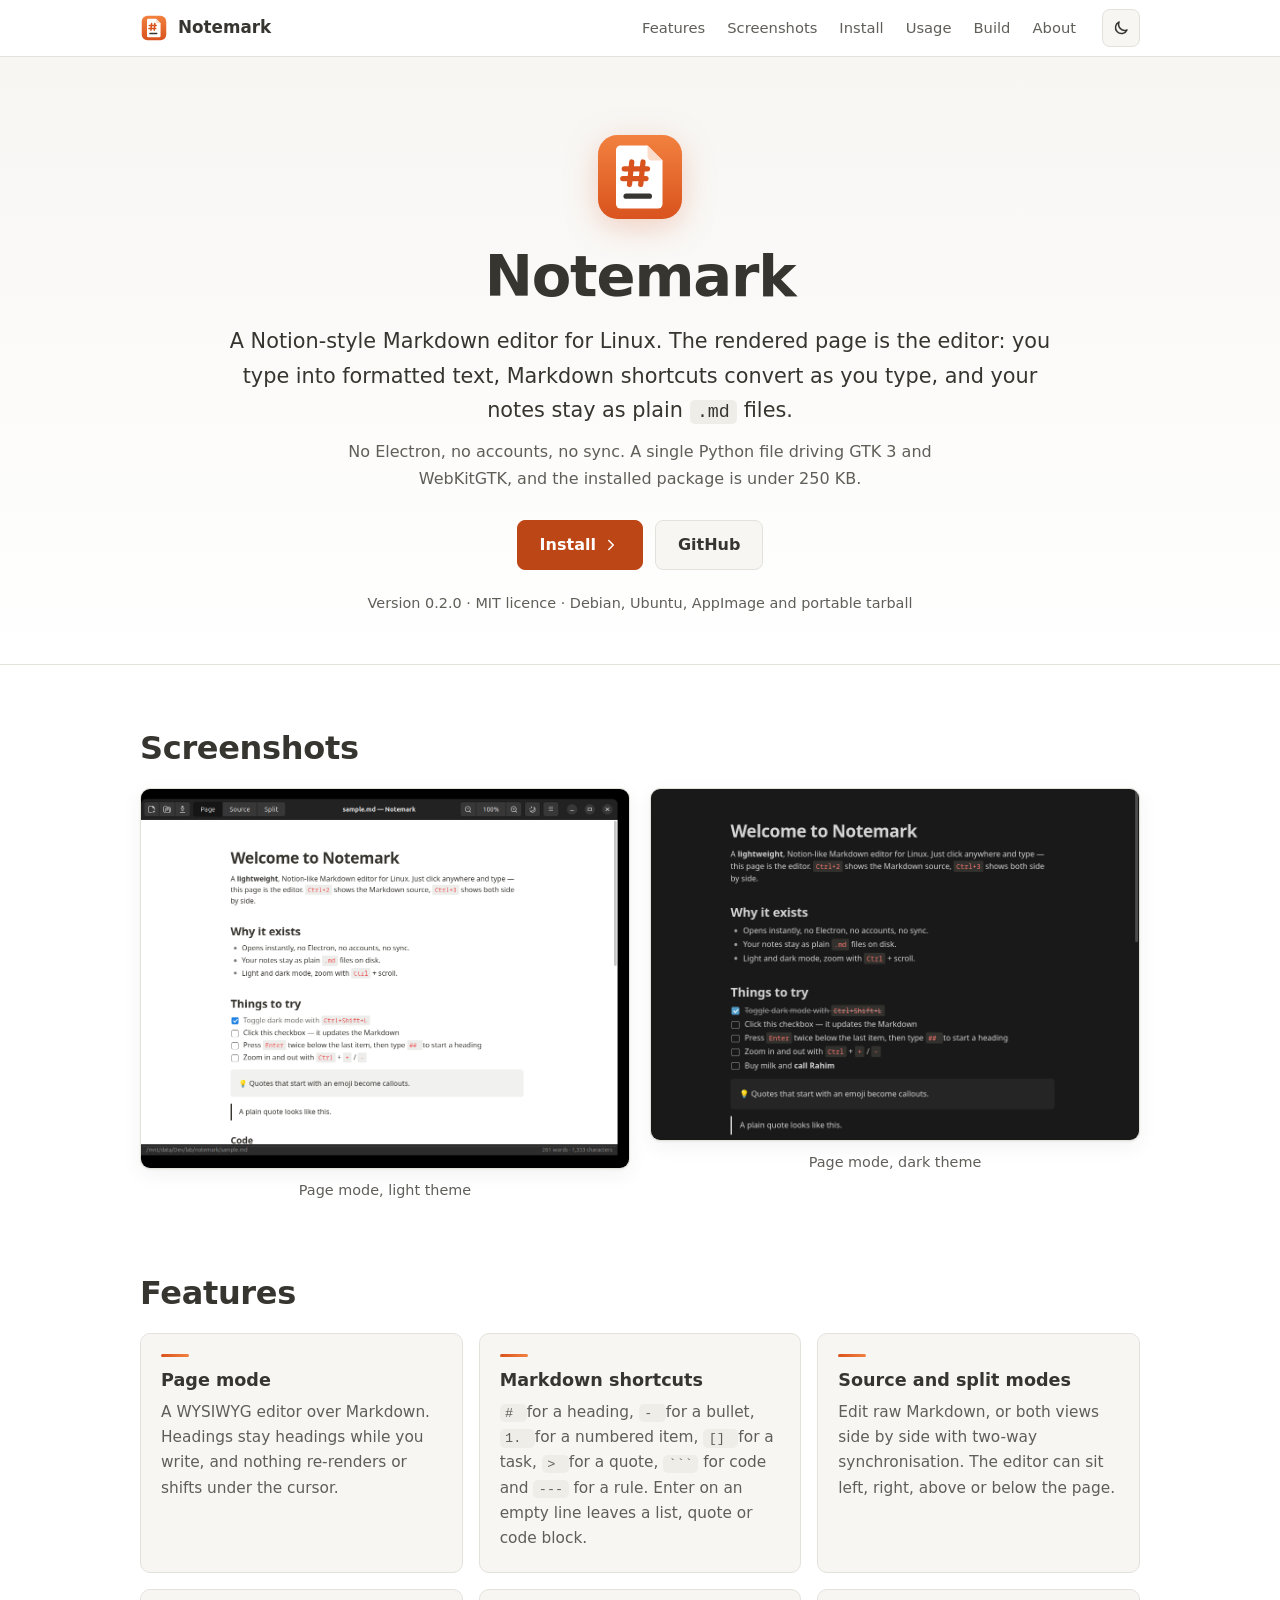
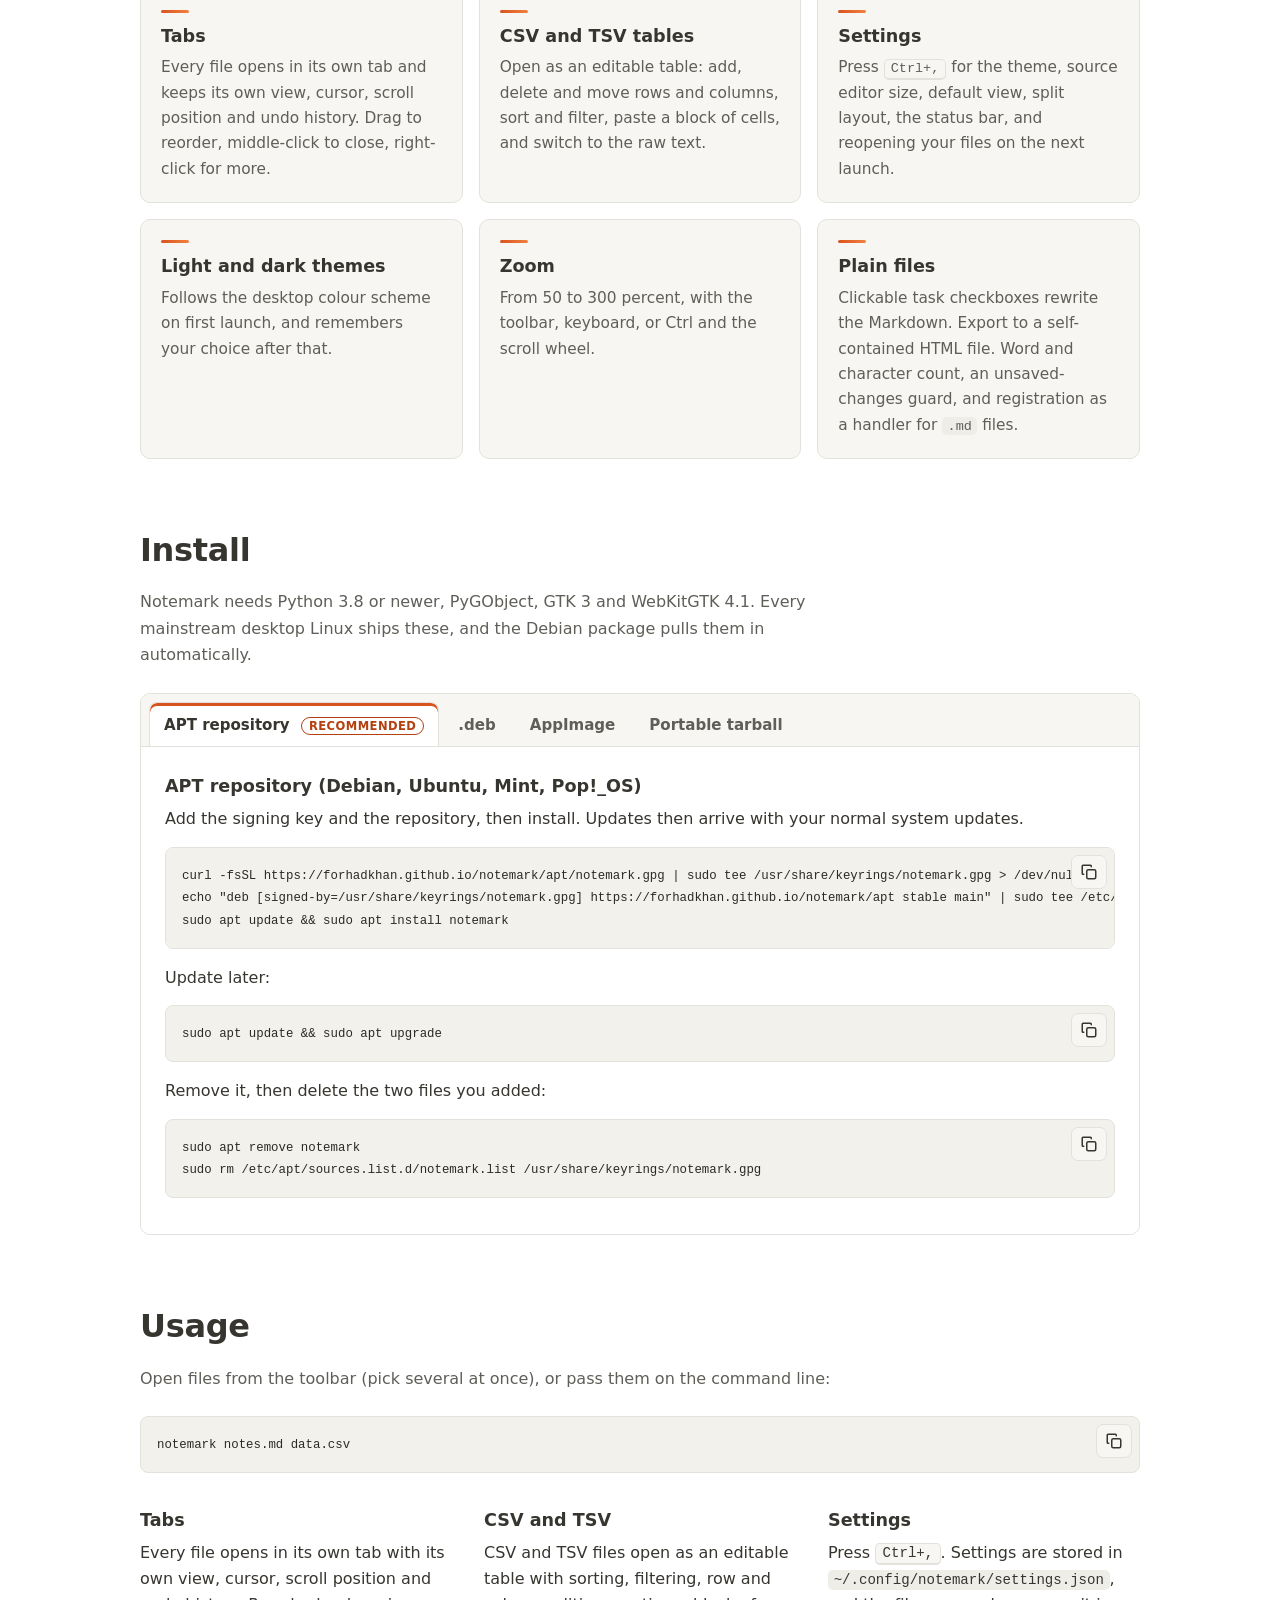
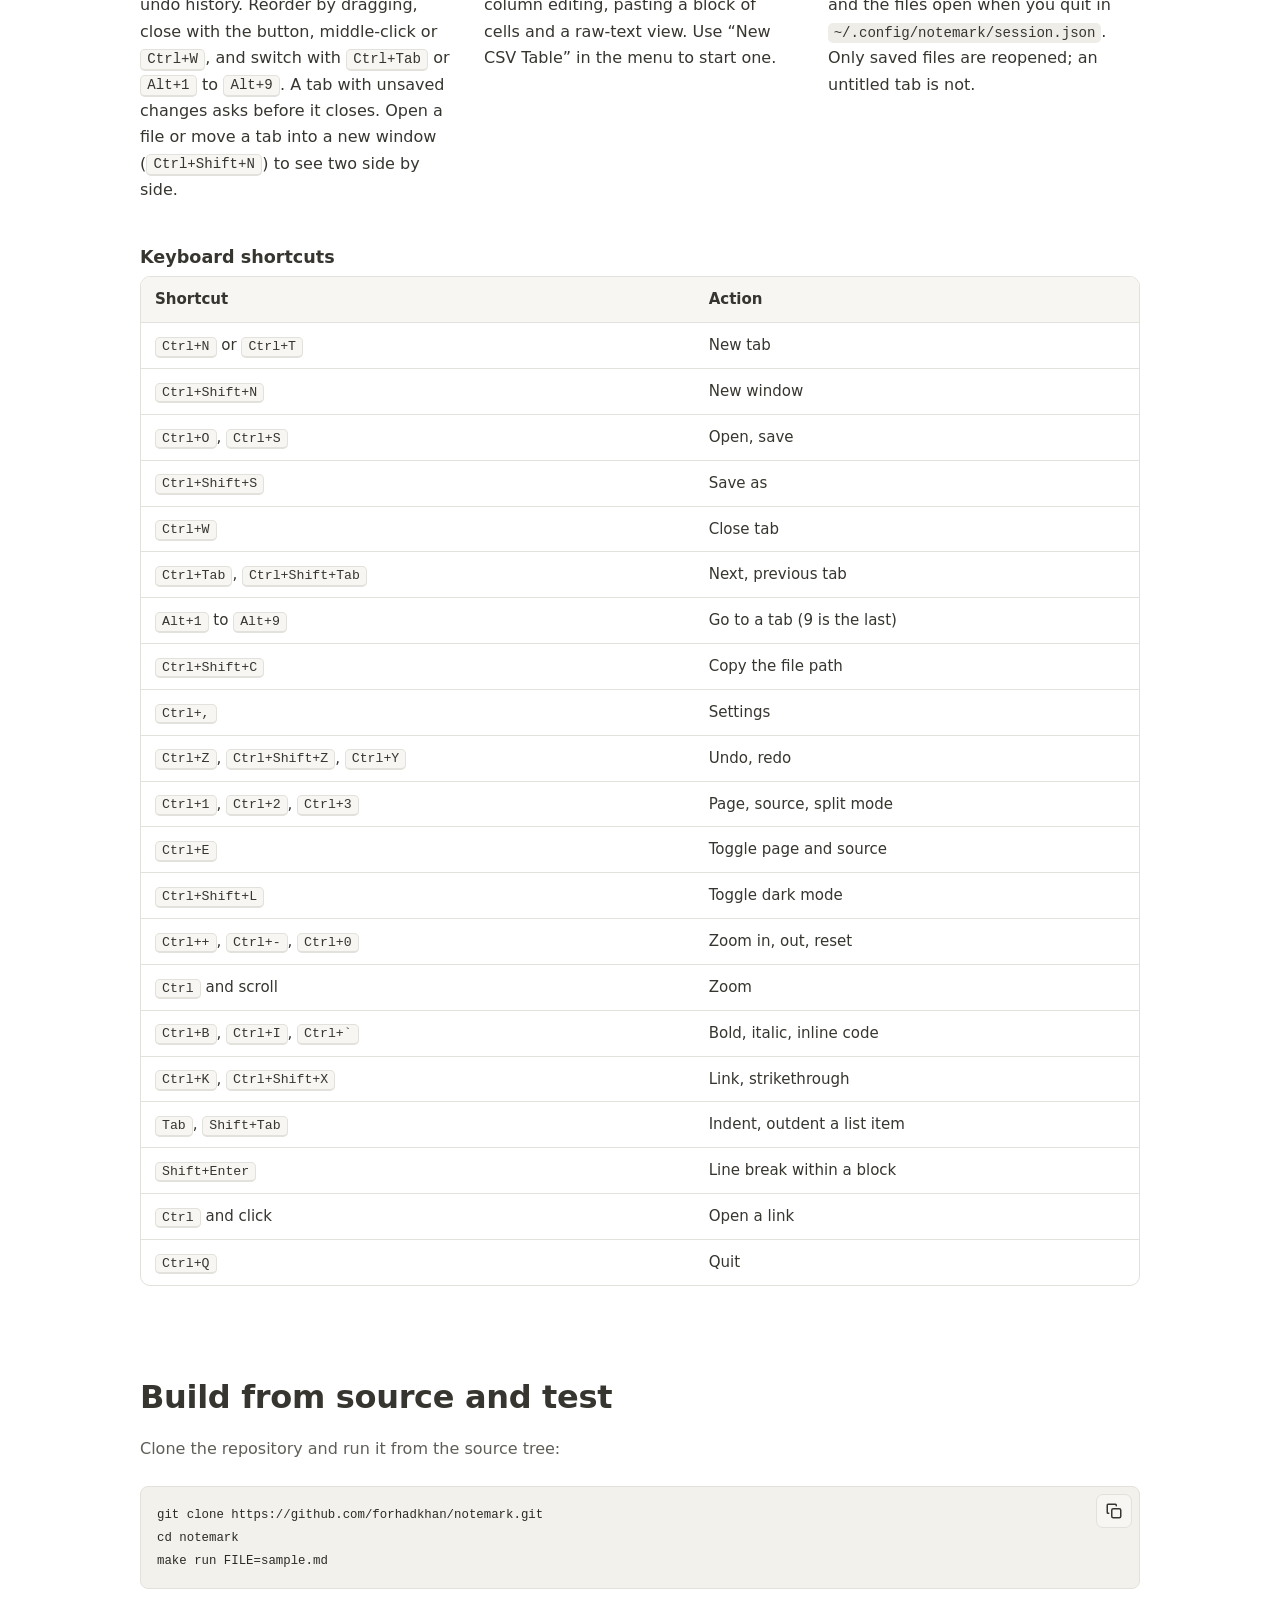
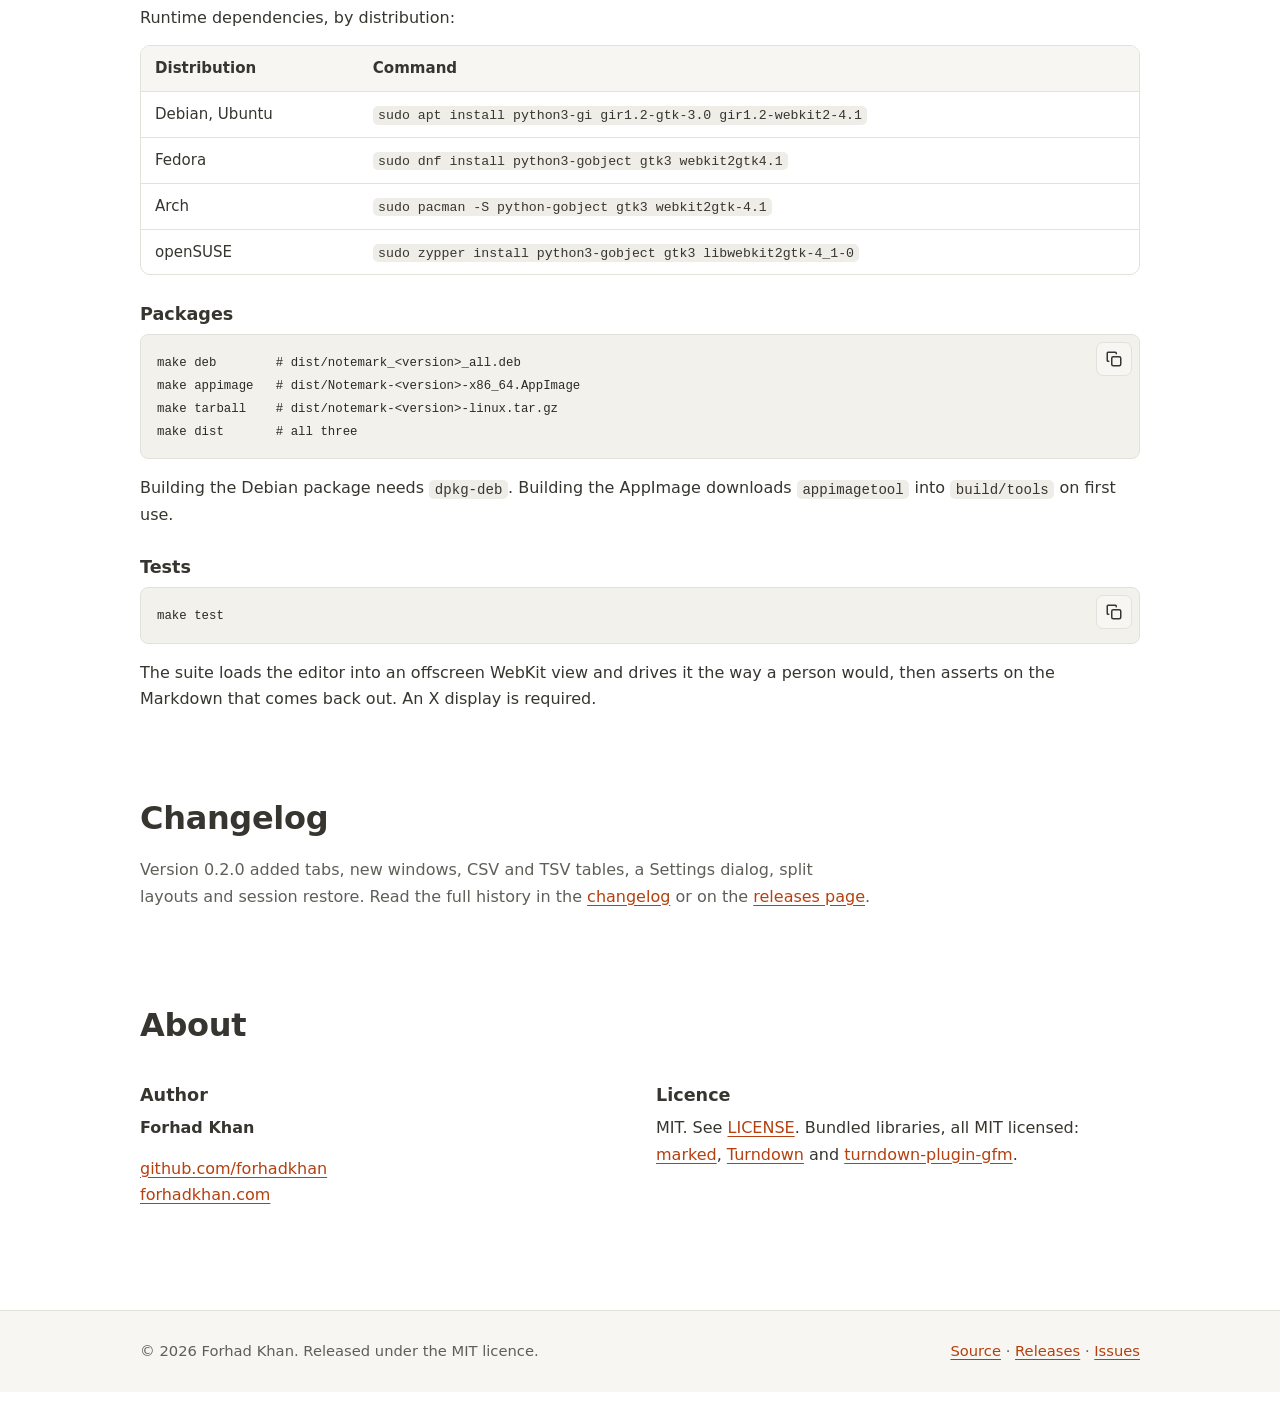
==== index.html @ 3e3c5f3a "publish notemark 0.2.0" ====
<!DOCTYPE html>
<html lang="en">
<head>
<meta charset="utf-8">
<meta name="viewport" content="width=device-width, initial-scale=1">
<title>Notemark: a Notion-style Markdown editor for Linux</title>
<meta name="description" content="Notemark is a lightweight, Notion-style Markdown editor for Linux. The rendered page is the editor, and your notes stay as plain .md files. GTK 3, WebKitGTK and Python. No Electron, no accounts, no sync.">
<meta name="color-scheme" content="light dark">
<meta property="og:type" content="website">
<meta property="og:title" content="Notemark: a Notion-style Markdown editor for Linux">
<meta property="og:description" content="Type into formatted text, keep plain .md files. No Electron, no accounts, no sync.">
<meta property="og:url" content="https://forhadkhan.github.io/notemark/">
<meta property="og:image" content="https://forhadkhan.github.io/notemark/assets/logo.svg">
<meta name="twitter:card" content="summary">
<link rel="icon" type="image/svg+xml" href="assets/logo.svg">
<link rel="stylesheet" href="style.css">
<script src="site.js"></script>
</head>
<body>
<a class="skip" href="#main">Skip to content</a>

<svg width="0" height="0" style="position:absolute" aria-hidden="true" focusable="false">
  <defs>
    <symbol id="i-copy" viewBox="0 0 24 24"><rect x="9" y="9" width="12" height="12" rx="2"/><path d="M5 15H4a1 1 0 0 1-1-1V4a1 1 0 0 1 1-1h10a1 1 0 0 1 1 1v1"/></symbol>
    <symbol id="i-check" viewBox="0 0 24 24"><path d="M5 12.5l4.5 4.5L19 7.5"/></symbol>
    <symbol id="i-sun" viewBox="0 0 24 24"><circle cx="12" cy="12" r="4"/><path d="M12 2v2M12 20v2M4.9 4.9l1.4 1.4M17.7 17.7l1.4 1.4M2 12h2M20 12h2M4.9 19.1l1.4-1.4M17.7 6.3l1.4-1.4"/></symbol>
    <symbol id="i-moon" viewBox="0 0 24 24"><path d="M20 14.5A8 8 0 0 1 9.5 4a8 8 0 1 0 10.5 10.5z"/></symbol>
    <symbol id="i-chevron" viewBox="0 0 24 24"><path d="M9 6l6 6-6 6"/></symbol>
  </defs>
</svg>

<header class="nav">
  <div class="wrap nav-in">
    <a class="brand" href="#top"><img src="assets/logo.svg" alt="" width="28" height="28"><span>Notemark</span></a>
    <nav aria-label="Primary">
      <ul>
        <li><a href="#features">Features</a></li>
        <li><a href="#screenshots">Screenshots</a></li>
        <li><a href="#install">Install</a></li>
        <li><a href="#usage">Usage</a></li>
        <li><a href="#build">Build</a></li>
        <li><a href="#about">About</a></li>
      </ul>
    </nav>
    <button class="icon-btn" id="theme-toggle" type="button" aria-label="Switch to dark theme" title="Toggle theme">
      <svg class="ico ico-moon" aria-hidden="true"><use href="#i-moon"/></svg>
      <svg class="ico ico-sun" aria-hidden="true"><use href="#i-sun"/></svg>
    </button>
  </div>
</header>

<main id="main">
  <section class="hero" id="top">
    <div class="wrap">
      <img class="hero-logo" src="assets/logo.svg" alt="Notemark logo: an orange tile with a white page and a Markdown heading mark" width="96" height="96">
      <h1>Notemark</h1>
      <p class="lede">A Notion-style Markdown editor for Linux. The rendered page is the editor: you type into formatted text, Markdown shortcuts convert as you type, and your notes stay as plain <code>.md</code> files.</p>
      <p class="sub">No Electron, no accounts, no sync. A single Python file driving GTK 3 and WebKitGTK, and the installed package is under 250 KB.</p>
      <div class="cta">
        <a class="btn btn-primary" href="#install">Install <svg class="ico" aria-hidden="true"><use href="#i-chevron"/></svg></a>
        <a class="btn" href="https://github.com/forhadkhan/notemark">GitHub</a>
      </div>
      <p class="meta">Version 0.2.0 &middot; MIT licence &middot; Debian, Ubuntu, AppImage and portable tarball</p>
    </div>
  </section>

  <section id="screenshots" aria-labelledby="h-shots">
    <div class="wrap">
      <h2 id="h-shots">Screenshots</h2>
      <div class="shots">
        <figure>
          <img src="assets/light-page.png" alt="Notemark in page mode with the light theme: a formatted note with headings and lists" width="1106" height="859">
          <figcaption>Page mode, light theme</figcaption>
        </figure>
        <figure>
          <img src="assets/dark-page-editing.png" alt="Notemark in page mode with the dark theme, editing a block of a note" width="1000" height="720">
          <figcaption>Page mode, dark theme</figcaption>
        </figure>
      </div>
    </div>
  </section>

  <section id="features" aria-labelledby="h-features">
    <div class="wrap">
      <h2 id="h-features">Features</h2>
      <ul class="cards">
        <li><h3>Page mode</h3><p>A WYSIWYG editor over Markdown. Headings stay headings while you write, and nothing re-renders or shifts under the cursor.</p></li>
        <li><h3>Markdown shortcuts</h3><p><code># </code> for a heading, <code>- </code> for a bullet, <code>1. </code> for a numbered item, <code>[] </code> for a task, <code>&gt; </code> for a quote, <code>```</code> for code and <code>---</code> for a rule. Enter on an empty line leaves a list, quote or code block.</p></li>
        <li><h3>Source and split modes</h3><p>Edit raw Markdown, or both views side by side with two-way synchronisation. The editor can sit left, right, above or below the page.</p></li>
        <li><h3>Tabs</h3><p>Every file opens in its own tab and keeps its own view, cursor, scroll position and undo history. Drag to reorder, middle-click to close, right-click for more.</p></li>
        <li><h3>CSV and TSV tables</h3><p>Open as an editable table: add, delete and move rows and columns, sort and filter, paste a block of cells, and switch to the raw text.</p></li>
        <li><h3>Settings</h3><p>Press <kbd>Ctrl+,</kbd> for the theme, source editor size, default view, split layout, the status bar, and reopening your files on the next launch.</p></li>
        <li><h3>Light and dark themes</h3><p>Follows the desktop colour scheme on first launch, and remembers your choice after that.</p></li>
        <li><h3>Zoom</h3><p>From 50 to 300 percent, with the toolbar, keyboard, or Ctrl and the scroll wheel.</p></li>
        <li><h3>Plain files</h3><p>Clickable task checkboxes rewrite the Markdown. Export to a self-contained HTML file. Word and character count, an unsaved-changes guard, and registration as a handler for <code>.md</code> files.</p></li>
      </ul>
    </div>
  </section>

  <section id="install" aria-labelledby="h-install">
    <div class="wrap">
      <h2 id="h-install">Install</h2>
      <p class="intro">Notemark needs Python 3.8 or newer, PyGObject, GTK 3 and WebKitGTK 4.1. Every mainstream desktop Linux ships these, and the Debian package pulls them in automatically.</p>

      <div class="tabs" data-tabs>
        <div class="tablist" role="tablist" aria-label="Installation method">
          <button role="tab" type="button" id="tab-apt" aria-controls="panel-apt" aria-selected="true">APT repository <span class="tag">Recommended</span></button>
          <button role="tab" type="button" id="tab-deb" aria-controls="panel-deb" aria-selected="false" tabindex="-1">.deb</button>
          <button role="tab" type="button" id="tab-appimage" aria-controls="panel-appimage" aria-selected="false" tabindex="-1">AppImage</button>
          <button role="tab" type="button" id="tab-tar" aria-controls="panel-tar" aria-selected="false" tabindex="-1">Portable tarball</button>
        </div>

        <div class="panel" role="tabpanel" id="panel-apt" aria-labelledby="tab-apt">
          <h3>APT repository (Debian, Ubuntu, Mint, Pop!_OS)</h3>
          <p>Add the signing key and the repository, then install. Updates then arrive with your normal system updates.</p>
          <div class="code"><button class="copy" type="button" aria-label="Copy commands"><svg class="ico ico-copy" aria-hidden="true"><use href="#i-copy"/></svg><svg class="ico ico-check" aria-hidden="true"><use href="#i-check"/></svg><span class="copied" aria-hidden="true">Copied</span></button><pre><code>curl -fsSL https://forhadkhan.github.io/notemark/apt/notemark.gpg | sudo tee /usr/share/keyrings/notemark.gpg &gt; /dev/null
echo "deb [signed-by=/usr/share/keyrings/notemark.gpg] https://forhadkhan.github.io/notemark/apt stable main" | sudo tee /etc/apt/sources.list.d/notemark.list
sudo apt update &amp;&amp; sudo apt install notemark</code></pre></div>
          <p>Update later:</p>
          <div class="code"><button class="copy" type="button" aria-label="Copy command"><svg class="ico ico-copy" aria-hidden="true"><use href="#i-copy"/></svg><svg class="ico ico-check" aria-hidden="true"><use href="#i-check"/></svg><span class="copied" aria-hidden="true">Copied</span></button><pre><code>sudo apt update &amp;&amp; sudo apt upgrade</code></pre></div>
          <p>Remove it, then delete the two files you added:</p>
          <div class="code"><button class="copy" type="button" aria-label="Copy commands"><svg class="ico ico-copy" aria-hidden="true"><use href="#i-copy"/></svg><svg class="ico ico-check" aria-hidden="true"><use href="#i-check"/></svg><span class="copied" aria-hidden="true">Copied</span></button><pre><code>sudo apt remove notemark
sudo rm /etc/apt/sources.list.d/notemark.list /usr/share/keyrings/notemark.gpg</code></pre></div>
        </div>

        <div class="panel" role="tabpanel" id="panel-deb" aria-labelledby="tab-deb" hidden>
          <h3>.deb from GitHub releases</h3>
          <p>Download <code>notemark_&lt;version&gt;_all.deb</code> from the <a href="https://github.com/forhadkhan/notemark/releases/latest">latest release</a> and install it:</p>
          <div class="code"><button class="copy" type="button" aria-label="Copy command"><svg class="ico ico-copy" aria-hidden="true"><use href="#i-copy"/></svg><svg class="ico ico-check" aria-hidden="true"><use href="#i-check"/></svg><span class="copied" aria-hidden="true">Copied</span></button><pre><code>sudo apt install ./notemark_0.2.0_all.deb</code></pre></div>
        </div>

        <div class="panel" role="tabpanel" id="panel-appimage" aria-labelledby="tab-appimage" hidden>
          <h3>AppImage (any distribution, no installation)</h3>
          <p>Download <code>Notemark-&lt;version&gt;-x86_64.AppImage</code> from the <a href="https://github.com/forhadkhan/notemark/releases/latest">latest release</a>, make it executable and run it:</p>
          <div class="code"><button class="copy" type="button" aria-label="Copy commands"><svg class="ico ico-copy" aria-hidden="true"><use href="#i-copy"/></svg><svg class="ico ico-check" aria-hidden="true"><use href="#i-check"/></svg><span class="copied" aria-hidden="true">Copied</span></button><pre><code>chmod +x Notemark-0.2.0-x86_64.AppImage
./Notemark-0.2.0-x86_64.AppImage</code></pre></div>
          <p>The AppImage carries Notemark itself and uses GTK, WebKitGTK and PyGObject from the host system. If they are missing it prints the exact package names to install for your distribution.</p>
        </div>

        <div class="panel" role="tabpanel" id="panel-tar" aria-labelledby="tab-tar" hidden>
          <h3>Portable tarball (no root, or a portable tree)</h3>
          <p>Download <code>notemark-&lt;version&gt;-linux.tar.gz</code> from the <a href="https://github.com/forhadkhan/notemark/releases/latest">latest release</a>. It runs in place or installs without root:</p>
          <div class="code"><button class="copy" type="button" aria-label="Copy commands"><svg class="ico ico-copy" aria-hidden="true"><use href="#i-copy"/></svg><svg class="ico ico-check" aria-hidden="true"><use href="#i-check"/></svg><span class="copied" aria-hidden="true">Copied</span></button><pre><code>tar -xzf notemark-0.2.0-linux.tar.gz
cd notemark-0.2.0
./notemark sample.md          # run without installing
./install.sh                  # or install into ~/.local
sudo ./install.sh /usr/local  # or system-wide</code></pre></div>
          <p>Run <code>./uninstall.sh</code> with the same prefix to remove it.</p>
        </div>
      </div>
    </div>
  </section>

  <section id="usage" aria-labelledby="h-usage">
    <div class="wrap">
      <h2 id="h-usage">Usage</h2>
      <p class="intro">Open files from the toolbar (pick several at once), or pass them on the command line:</p>
      <div class="code"><button class="copy" type="button" aria-label="Copy command"><svg class="ico ico-copy" aria-hidden="true"><use href="#i-copy"/></svg><svg class="ico ico-check" aria-hidden="true"><use href="#i-check"/></svg><span class="copied" aria-hidden="true">Copied</span></button><pre><code>notemark notes.md data.csv</code></pre></div>

      <div class="grid2">
        <div>
          <h3>Tabs</h3>
          <p>Every file opens in its own tab with its own view, cursor, scroll position and undo history. Reorder by dragging, close with the button, middle-click or <kbd>Ctrl+W</kbd>, and switch with <kbd>Ctrl+Tab</kbd> or <kbd>Alt+1</kbd> to <kbd>Alt+9</kbd>. A tab with unsaved changes asks before it closes. Open a file or move a tab into a new window (<kbd>Ctrl+Shift+N</kbd>) to see two side by side.</p>
        </div>
        <div>
          <h3>CSV and TSV</h3>
          <p>CSV and TSV files open as an editable table with sorting, filtering, row and column editing, pasting a block of cells and a raw-text view. Use &ldquo;New CSV Table&rdquo; in the menu to start one.</p>
        </div>
        <div>
          <h3>Settings</h3>
          <p>Press <kbd>Ctrl+,</kbd>. Settings are stored in <code>~/.config/notemark/settings.json</code>, and the files open when you quit in <code>~/.config/notemark/session.json</code>. Only saved files are reopened; an untitled tab is not.</p>
        </div>
      </div>

      <h3 id="h-keys">Keyboard shortcuts</h3>
      <div class="table-wrap" tabindex="0" role="region" aria-labelledby="h-keys">
        <table>
          <thead><tr><th scope="col">Shortcut</th><th scope="col">Action</th></tr></thead>
          <tbody>
            <tr><td><kbd>Ctrl+N</kbd> or <kbd>Ctrl+T</kbd></td><td>New tab</td></tr>
            <tr><td><kbd>Ctrl+Shift+N</kbd></td><td>New window</td></tr>
            <tr><td><kbd>Ctrl+O</kbd>, <kbd>Ctrl+S</kbd></td><td>Open, save</td></tr>
            <tr><td><kbd>Ctrl+Shift+S</kbd></td><td>Save as</td></tr>
            <tr><td><kbd>Ctrl+W</kbd></td><td>Close tab</td></tr>
            <tr><td><kbd>Ctrl+Tab</kbd>, <kbd>Ctrl+Shift+Tab</kbd></td><td>Next, previous tab</td></tr>
            <tr><td><kbd>Alt+1</kbd> to <kbd>Alt+9</kbd></td><td>Go to a tab (9 is the last)</td></tr>
            <tr><td><kbd>Ctrl+Shift+C</kbd></td><td>Copy the file path</td></tr>
            <tr><td><kbd>Ctrl+,</kbd></td><td>Settings</td></tr>
            <tr><td><kbd>Ctrl+Z</kbd>, <kbd>Ctrl+Shift+Z</kbd>, <kbd>Ctrl+Y</kbd></td><td>Undo, redo</td></tr>
            <tr><td><kbd>Ctrl+1</kbd>, <kbd>Ctrl+2</kbd>, <kbd>Ctrl+3</kbd></td><td>Page, source, split mode</td></tr>
            <tr><td><kbd>Ctrl+E</kbd></td><td>Toggle page and source</td></tr>
            <tr><td><kbd>Ctrl+Shift+L</kbd></td><td>Toggle dark mode</td></tr>
            <tr><td><kbd>Ctrl++</kbd>, <kbd>Ctrl+-</kbd>, <kbd>Ctrl+0</kbd></td><td>Zoom in, out, reset</td></tr>
            <tr><td><kbd>Ctrl</kbd> and scroll</td><td>Zoom</td></tr>
            <tr><td><kbd>Ctrl+B</kbd>, <kbd>Ctrl+I</kbd>, <kbd>Ctrl+`</kbd></td><td>Bold, italic, inline code</td></tr>
            <tr><td><kbd>Ctrl+K</kbd>, <kbd>Ctrl+Shift+X</kbd></td><td>Link, strikethrough</td></tr>
            <tr><td><kbd>Tab</kbd>, <kbd>Shift+Tab</kbd></td><td>Indent, outdent a list item</td></tr>
            <tr><td><kbd>Shift+Enter</kbd></td><td>Line break within a block</td></tr>
            <tr><td><kbd>Ctrl</kbd> and click</td><td>Open a link</td></tr>
            <tr><td><kbd>Ctrl+Q</kbd></td><td>Quit</td></tr>
          </tbody>
        </table>
      </div>
    </div>
  </section>

  <section id="build" aria-labelledby="h-build">
    <div class="wrap">
      <h2 id="h-build">Build from source and test</h2>
      <p class="intro">Clone the repository and run it from the source tree:</p>
      <div class="code"><button class="copy" type="button" aria-label="Copy commands"><svg class="ico ico-copy" aria-hidden="true"><use href="#i-copy"/></svg><svg class="ico ico-check" aria-hidden="true"><use href="#i-check"/></svg><span class="copied" aria-hidden="true">Copied</span></button><pre><code>git clone https://github.com/forhadkhan/notemark.git
cd notemark
make run FILE=sample.md</code></pre></div>
      <p>Runtime dependencies, by distribution:</p>
      <div class="table-wrap" tabindex="0" role="region" aria-label="Runtime dependencies by distribution">
        <table>
          <thead><tr><th scope="col">Distribution</th><th scope="col">Command</th></tr></thead>
          <tbody>
            <tr><td>Debian, Ubuntu</td><td><code>sudo apt install python3-gi gir1.2-gtk-3.0 gir1.2-webkit2-4.1</code></td></tr>
            <tr><td>Fedora</td><td><code>sudo dnf install python3-gobject gtk3 webkit2gtk4.1</code></td></tr>
            <tr><td>Arch</td><td><code>sudo pacman -S python-gobject gtk3 webkit2gtk-4.1</code></td></tr>
            <tr><td>openSUSE</td><td><code>sudo zypper install python3-gobject gtk3 libwebkit2gtk-4_1-0</code></td></tr>
          </tbody>
        </table>
      </div>
      <h3>Packages</h3>
      <div class="code"><button class="copy" type="button" aria-label="Copy commands"><svg class="ico ico-copy" aria-hidden="true"><use href="#i-copy"/></svg><svg class="ico ico-check" aria-hidden="true"><use href="#i-check"/></svg><span class="copied" aria-hidden="true">Copied</span></button><pre><code>make deb        # dist/notemark_&lt;version&gt;_all.deb
make appimage   # dist/Notemark-&lt;version&gt;-x86_64.AppImage
make tarball    # dist/notemark-&lt;version&gt;-linux.tar.gz
make dist       # all three</code></pre></div>
      <p>Building the Debian package needs <code>dpkg-deb</code>. Building the AppImage downloads <code>appimagetool</code> into <code>build/tools</code> on first use.</p>
      <h3>Tests</h3>
      <div class="code"><button class="copy" type="button" aria-label="Copy command"><svg class="ico ico-copy" aria-hidden="true"><use href="#i-copy"/></svg><svg class="ico ico-check" aria-hidden="true"><use href="#i-check"/></svg><span class="copied" aria-hidden="true">Copied</span></button><pre><code>make test</code></pre></div>
      <p>The suite loads the editor into an offscreen WebKit view and drives it the way a person would, then asserts on the Markdown that comes back out. An X display is required.</p>
    </div>
  </section>

  <section id="changelog" aria-labelledby="h-changes">
    <div class="wrap">
      <h2 id="h-changes">Changelog</h2>
      <p class="intro">Version 0.2.0 added tabs, new windows, CSV and TSV tables, a Settings dialog, split layouts and session restore. Read the full history in the <a href="https://github.com/forhadkhan/notemark/blob/main/CHANGELOG.md">changelog</a> or on the <a href="https://github.com/forhadkhan/notemark/releases">releases page</a>.</p>
    </div>
  </section>

  <section id="about" aria-labelledby="h-about">
    <div class="wrap">
      <h2 id="h-about">About</h2>
      <div class="grid2">
        <div>
          <h3>Author</h3>
          <p><strong>Forhad Khan</strong></p>
          <p><a href="https://github.com/forhadkhan">github.com/forhadkhan</a><br><a href="https://forhadkhan.com">forhadkhan.com</a></p>
        </div>
        <div>
          <h3>Licence</h3>
          <p>MIT. See <a href="https://github.com/forhadkhan/notemark/blob/main/LICENSE">LICENSE</a>. Bundled libraries, all MIT licensed: <a href="https://github.com/markedjs/marked">marked</a>, <a href="https://github.com/mixmark-io/turndown">Turndown</a> and <a href="https://github.com/mixmark-io/turndown-plugin-gfm">turndown-plugin-gfm</a>.</p>
        </div>
      </div>
    </div>
  </section>
</main>

<footer>
  <div class="wrap foot">
    <p>&copy; 2026 Forhad Khan. Released under the MIT licence.</p>
    <p><a href="https://github.com/forhadkhan/notemark">Source</a> &middot; <a href="https://github.com/forhadkhan/notemark/releases">Releases</a> &middot; <a href="https://github.com/forhadkhan/notemark/issues">Issues</a></p>
  </div>
</footer>
</body>
</html>
---- style.css ----
/* Notemark docs. Tokens on :root; dark follows the system unless data-theme overrides. */
:root {
  --bg: #ffffff;
  --surface: #f7f6f3;
  --surface-2: #efede8;
  --border: #e3e1db;
  --text: #37352f;
  --muted: #5f5e58;
  --accent: #d9531e;
  --accent-2: #f2813f;
  --accent-text: #b4400f;
  --btn-bg: #bd4617;
  --btn-bg-hover: #a53c11;
  --btn-text: #ffffff;
  --code-bg: #f3f1ec;
  --code-text: #2b2a26;
  --focus: #b4400f;
  --shadow: 0 1px 2px rgb(55 53 47 / .06), 0 6px 20px rgb(55 53 47 / .06);
  --radius: 10px;
  --font: system-ui, -apple-system, "Segoe UI", Roboto, "Helvetica Neue", Arial, "Noto Sans", sans-serif;
  --mono: ui-monospace, SFMono-Regular, Menlo, Consolas, "Liberation Mono", monospace;
  color-scheme: light;
}
@media (prefers-color-scheme: dark) {
  :root:not([data-theme="light"]) {
    --bg: #191919;
    --surface: #202020;
    --surface-2: #2b2b2b;
    --border: #363636;
    --text: #ebebea;
    --muted: #a8a7a2;
    --accent-text: #f2813f;
    --btn-bg: #f2813f;
    --btn-bg-hover: #f59a62;
    --btn-text: #1a1a1a;
    --code-bg: #141414;
    --code-text: #ecebe8;
    --focus: #f2813f;
    --shadow: 0 1px 2px rgb(0 0 0 / .4), 0 6px 20px rgb(0 0 0 / .35);
    color-scheme: dark;
  }
}
:root[data-theme="dark"] {
  --bg: #191919;
  --surface: #202020;
  --surface-2: #2b2b2b;
  --border: #363636;
  --text: #ebebea;
  --muted: #a8a7a2;
  --accent-text: #f2813f;
  --btn-bg: #f2813f;
  --btn-bg-hover: #f59a62;
  --btn-text: #1a1a1a;
  --code-bg: #141414;
  --code-text: #ecebe8;
  --focus: #f2813f;
  --shadow: 0 1px 2px rgb(0 0 0 / .4), 0 6px 20px rgb(0 0 0 / .35);
  color-scheme: dark;
}

*, *::before, *::after { box-sizing: border-box; }
html { scroll-behavior: smooth; scroll-padding-top: 72px; -webkit-text-size-adjust: 100%; }
body {
  margin: 0;
  background: var(--bg);
  color: var(--text);
  font: 400 1rem/1.65 var(--font);
  overflow-x: hidden;
}
img { max-width: 100%; height: auto; display: block; }
a { color: var(--accent-text); text-underline-offset: 3px; }
a:hover { text-decoration-thickness: 2px; }
:focus-visible { outline: 2px solid var(--focus); outline-offset: 2px; border-radius: 4px; }

.wrap { width: 100%; max-width: 1040px; margin: 0 auto; padding: 0 20px; }

.skip {
  position: absolute; left: 12px; top: -60px; z-index: 100;
  background: var(--btn-bg); color: var(--btn-text);
  padding: 10px 16px; border-radius: 8px; font-weight: 600; text-decoration: none;
}
.skip:focus { top: 12px; }

/* Icons: one stroke style (24px grid, 2px round stroke) */
.ico { width: 18px; height: 18px; flex: none; fill: none; stroke: currentColor; stroke-width: 2; stroke-linecap: round; stroke-linejoin: round; }

/* Nav */
.nav { position: sticky; top: 0; z-index: 50; background: var(--bg); border-bottom: 1px solid var(--border); }
.nav-in { display: flex; align-items: center; gap: 16px; min-height: 56px; }
.brand { display: flex; align-items: center; gap: 10px; font-weight: 700; font-size: 1.05rem; color: var(--text); text-decoration: none; }
.nav nav { margin-left: auto; min-width: 0; }
.nav ul { display: flex; gap: 2px; list-style: none; margin: 0; padding: 0; overflow-x: auto; scrollbar-width: none; }
.nav ul::-webkit-scrollbar { display: none; }
.nav nav a { display: block; padding: 8px 10px; border-radius: 6px; color: var(--muted); text-decoration: none; font-size: .92rem; font-weight: 500; white-space: nowrap; }
.nav nav a:hover { background: var(--surface-2); color: var(--text); }
.icon-btn { display: grid; place-items: center; width: 38px; height: 38px; flex: none; border: 1px solid var(--border); border-radius: 8px; background: var(--surface); color: var(--text); cursor: pointer; transition: background .15s, transform .15s; }
.icon-btn:hover { background: var(--surface-2); }
.icon-btn:active { transform: scale(.94); }
.ico-sun { display: none; }
:root[data-theme="dark"] .ico-sun { display: block; }
:root[data-theme="dark"] .ico-moon { display: none; }
@media (prefers-color-scheme: dark) {
  :root:not([data-theme="light"]) .ico-sun { display: block; }
  :root:not([data-theme="light"]) .ico-moon { display: none; }
}
@media (max-width: 720px) {
  .nav-in { flex-wrap: wrap; row-gap: 0; padding-top: 6px; padding-bottom: 4px; }
  .nav nav { order: 3; flex: 1 0 100%; margin: 0; }
  .icon-btn { margin-left: auto; }
  .brand span { display: inline; }
}

/* Hero */
.hero { padding: 72px 0 48px; text-align: center; background: linear-gradient(180deg, var(--surface), var(--bg)); border-bottom: 1px solid var(--border); }
.hero-logo { margin: 0 auto 20px; width: 96px; height: 96px; filter: drop-shadow(0 8px 16px rgb(217 83 30 / .25)); }
h1 { font-size: clamp(2.4rem, 7vw, 3.6rem); line-height: 1.1; margin: 0 0 16px; letter-spacing: -.02em; }
.lede { font-size: clamp(1.1rem, 2.6vw, 1.3rem); max-width: 40em; margin: 0 auto 12px; }
.sub { color: var(--muted); max-width: 38em; margin: 0 auto 28px; }
.cta { display: flex; flex-wrap: wrap; gap: 12px; justify-content: center; }
.meta { color: var(--muted); font-size: .9rem; margin: 22px 0 0; }
.btn { display: inline-flex; align-items: center; gap: 6px; padding: 11px 22px; border-radius: 8px; border: 1px solid var(--border); background: var(--surface); color: var(--text); font-weight: 600; text-decoration: none; transition: background .15s, transform .15s; }
.btn:hover { background: var(--surface-2); text-decoration: none; }
.btn:active { transform: translateY(1px); }
.btn-primary { background: var(--btn-bg); border-color: var(--btn-bg); color: var(--btn-text); }
.btn-primary:hover { background: var(--btn-bg-hover); border-color: var(--btn-bg-hover); }
.btn-primary .ico { transition: transform .15s; }
.btn-primary:hover .ico { transform: translateX(3px); }

/* Sections */
main > section:not(.hero) { padding: 64px 0 8px; }
h2 { font-size: clamp(1.6rem, 4vw, 2rem); line-height: 1.2; letter-spacing: -.01em; margin: 0 0 20px; }
h3 { font-size: 1.1rem; line-height: 1.3; margin: 28px 0 8px; }
.intro { color: var(--muted); max-width: 46em; margin: 0 0 24px; }
p { margin: 0 0 14px; }

/* Screenshots */
.shots { display: grid; grid-template-columns: repeat(2, minmax(0, 1fr)); gap: 20px; align-items: start; }
.shots figure { margin: 0; }
.shots img { width: 100%; border: 1px solid var(--border); border-radius: var(--radius); box-shadow: var(--shadow); background: var(--surface); }
figcaption { color: var(--muted); font-size: .9rem; margin-top: 10px; text-align: center; }
@media (max-width: 760px) { .shots { grid-template-columns: minmax(0, 1fr); } }

/* Feature cards */
.cards { list-style: none; margin: 0; padding: 0; display: grid; grid-template-columns: repeat(auto-fill, minmax(min(100%, 290px), 1fr)); gap: 16px; }
.cards li { background: var(--surface); border: 1px solid var(--border); border-radius: var(--radius); padding: 20px; transition: transform .2s, box-shadow .2s; }
.cards li:hover { transform: translateY(-2px); box-shadow: var(--shadow); }
.cards h3 { margin: 0 0 8px; }
.cards h3::before { content: ""; display: block; width: 28px; height: 3px; border-radius: 2px; background: linear-gradient(90deg, var(--accent), var(--accent-2)); margin-bottom: 12px; }
.cards p { margin: 0; color: var(--muted); font-size: .96rem; }

/* Inline code, kbd */
code, kbd { font-family: var(--mono); font-size: .88em; }
:not(pre) > code { background: var(--surface-2); border-radius: 5px; padding: .12em .4em; overflow-wrap: anywhere; }
kbd { background: var(--surface); border: 1px solid var(--border); border-bottom-width: 2px; border-radius: 5px; padding: .1em .45em; white-space: nowrap; }

/* Tabs */
.tabs { border: 1px solid var(--border); border-radius: var(--radius); background: var(--surface); overflow: hidden; }
.tablist { display: flex; gap: 4px; padding: 8px 8px 0; border-bottom: 1px solid var(--border); overflow-x: auto; background: var(--surface); }
[role="tab"] { font: inherit; font-weight: 600; font-size: .94rem; color: var(--muted); background: transparent; border: 1px solid transparent; border-bottom: 0; border-radius: 8px 8px 0 0; padding: 10px 14px; cursor: pointer; white-space: nowrap; margin-bottom: -1px; }
[role="tab"]:hover { color: var(--text); }
[role="tab"][aria-selected="true"] { color: var(--text); background: var(--bg); border-color: var(--border); box-shadow: inset 0 3px 0 var(--accent); }
.tag { margin-left: 6px; font-size: .72rem; font-weight: 700; text-transform: uppercase; letter-spacing: .04em; color: var(--accent-text); border: 1px solid currentColor; border-radius: 99px; padding: 1px 7px; }
.panel { background: var(--bg); padding: 8px 24px 20px; }
.panel[hidden] { display: none; }
.panel h3 { margin-top: 20px; }
@media (max-width: 520px) { .panel { padding: 4px 14px 14px; } }

/* Code blocks */
.code { position: relative; margin: 0 0 16px; }
.code pre { margin: 0; background: var(--code-bg); color: var(--code-text); border: 1px solid var(--border); border-radius: 8px; padding: 16px 56px 16px 16px; overflow-x: auto; font-size: .88rem; line-height: 1.6; }
.code code { white-space: pre; }
.copy { position: absolute; top: 8px; right: 8px; display: inline-flex; align-items: center; gap: 6px; height: 34px; min-width: 34px; justify-content: center; padding: 0 8px; border-radius: 7px; border: 1px solid var(--border); background: var(--surface); color: var(--text); font: 600 .8rem var(--font); cursor: pointer; transition: background .15s; }
.copy:hover { background: var(--surface-2); }
.copy .ico-check, .copy .copied { display: none; }
.copy.is-copied { color: var(--accent-text); border-color: var(--accent-text); }
.copy.is-copied .ico-copy { display: none; }
.copy.is-copied .ico-check, .copy.is-copied .copied { display: inline-block; }
.copy.is-copied .ico-check { display: block; }

/* Layout grids */
.grid2 { display: grid; grid-template-columns: repeat(auto-fit, minmax(min(100%, 280px), 1fr)); gap: 8px 32px; margin-bottom: 8px; }
.grid2 h3 { margin-top: 20px; }

/* Tables */
.table-wrap { overflow-x: auto; border: 1px solid var(--border); border-radius: var(--radius); margin: 0 0 20px; }
table { width: 100%; border-collapse: collapse; font-size: .94rem; }
th, td { text-align: left; padding: 10px 14px; border-bottom: 1px solid var(--border); vertical-align: top; }
thead th { background: var(--surface); font-weight: 600; }
tbody tr:last-child td { border-bottom: 0; }
tbody tr:hover { background: var(--surface); }
td:first-child { white-space: nowrap; }
td code { white-space: nowrap; }

/* Footer */
footer { margin-top: 72px; border-top: 1px solid var(--border); background: var(--surface); padding: 28px 0; color: var(--muted); font-size: .92rem; }
.foot { display: flex; flex-wrap: wrap; justify-content: space-between; gap: 8px 24px; }
.foot p { margin: 0; }

@keyframes rise { from { opacity: 0; transform: translateY(8px); } to { opacity: 1; transform: none; } }
.hero .wrap > * { animation: rise .5s ease both; }
.hero .wrap > *:nth-child(2) { animation-delay: .05s; }
.hero .wrap > *:nth-child(3) { animation-delay: .1s; }
.hero .wrap > *:nth-child(4) { animation-delay: .15s; }
.hero .wrap > *:nth-child(5) { animation-delay: .2s; }
.hero .wrap > *:nth-child(6) { animation-delay: .25s; }
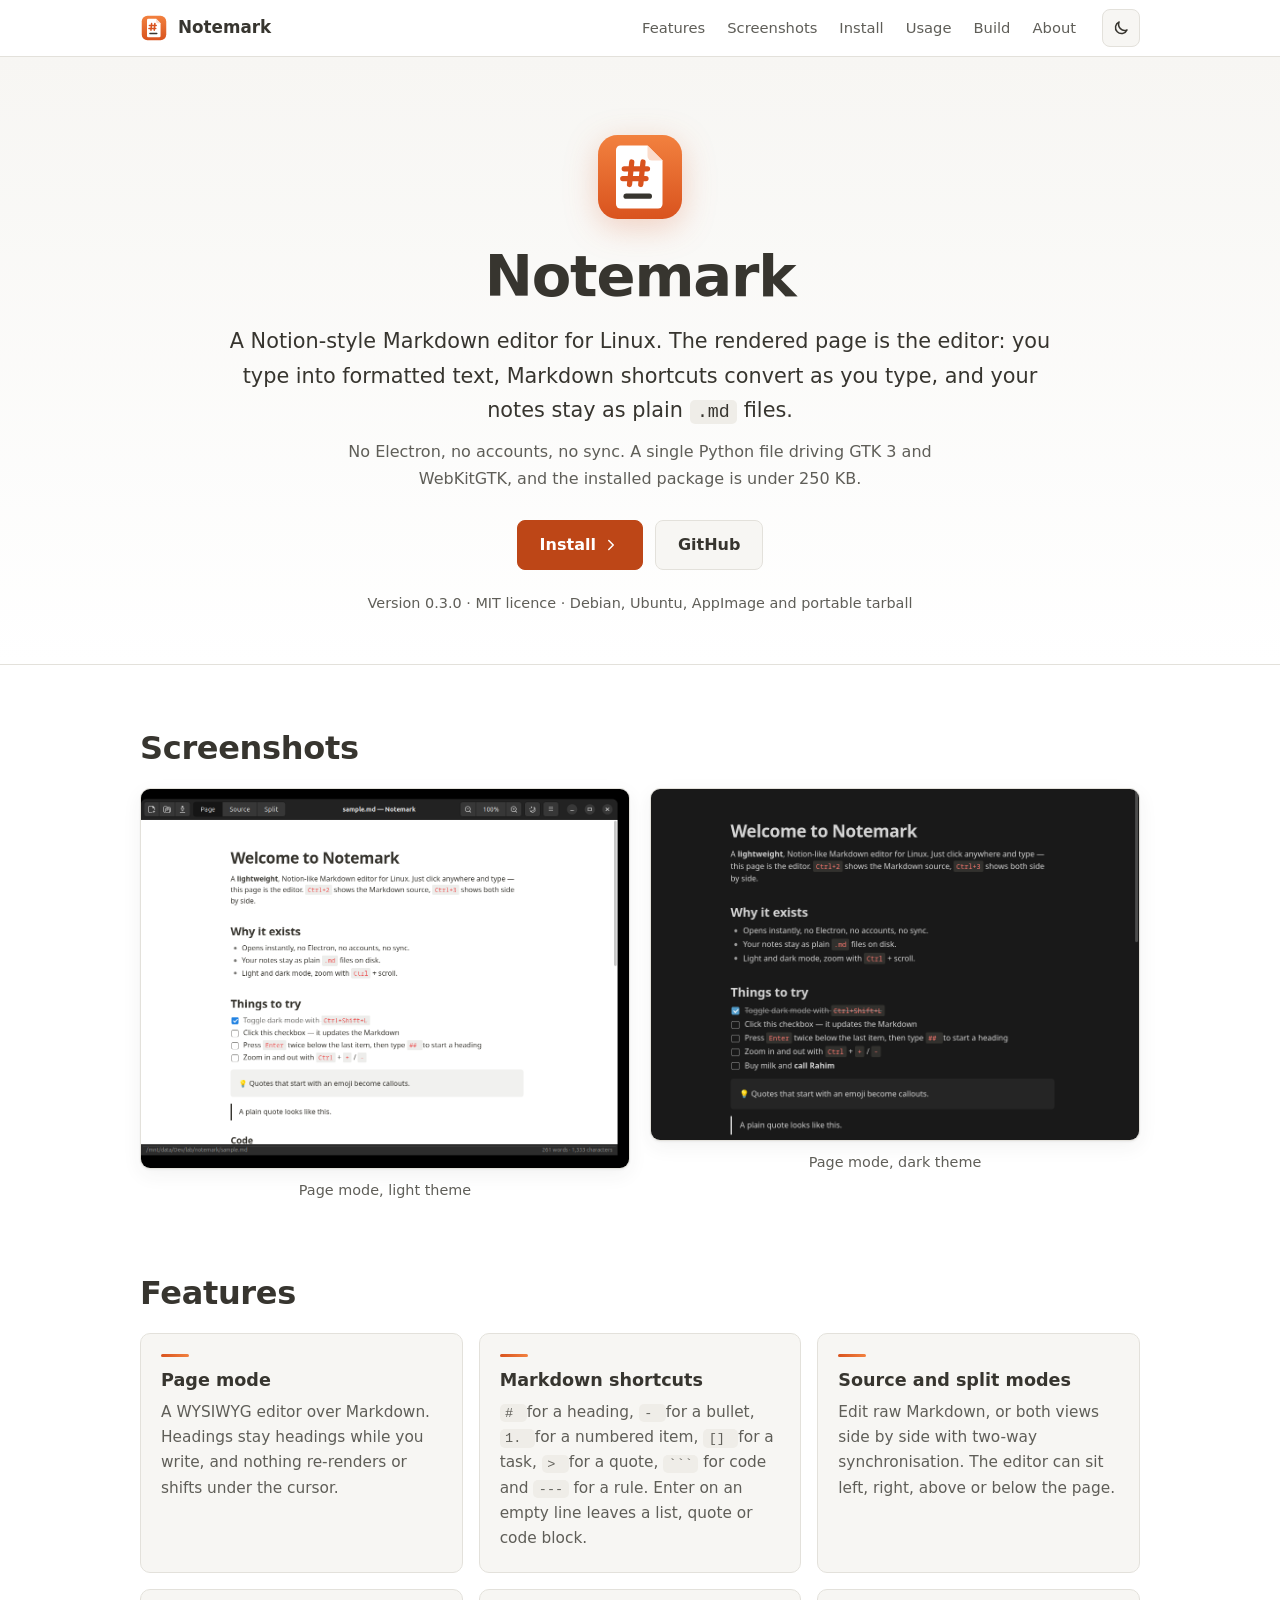
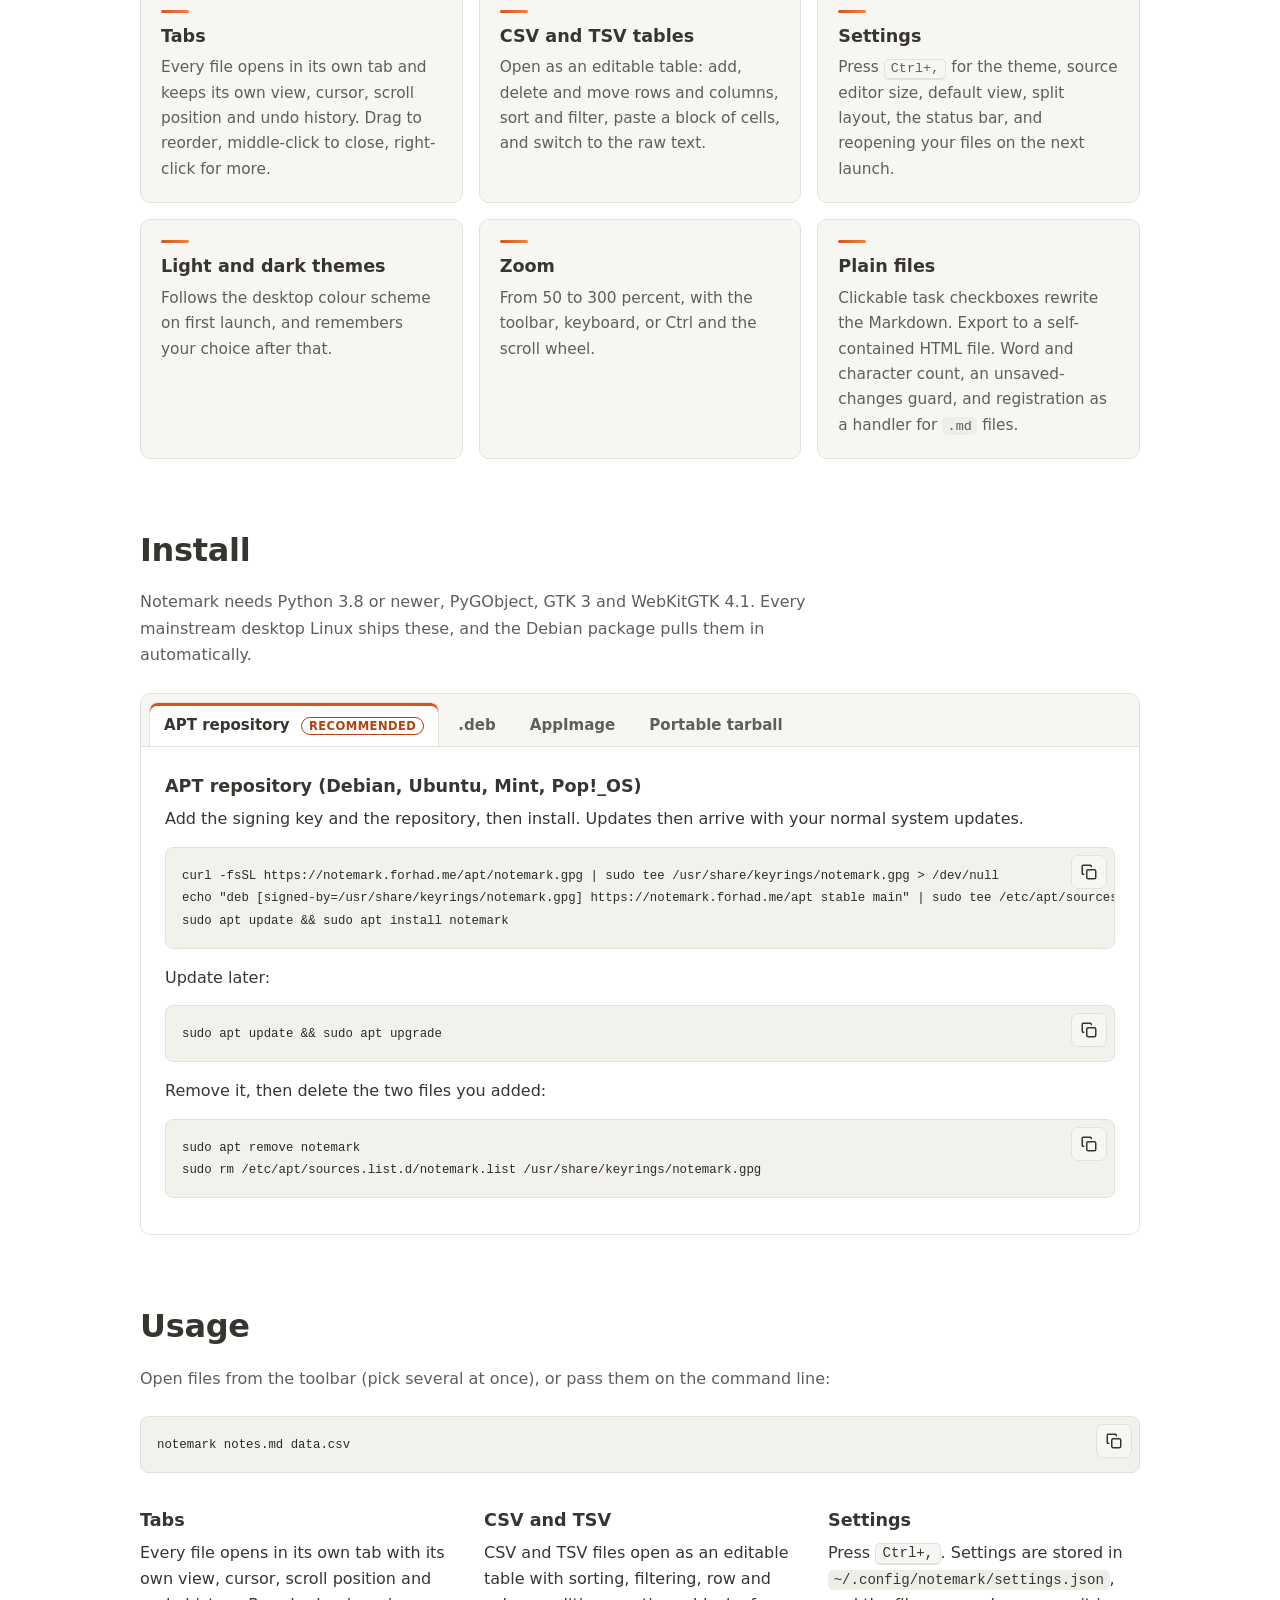
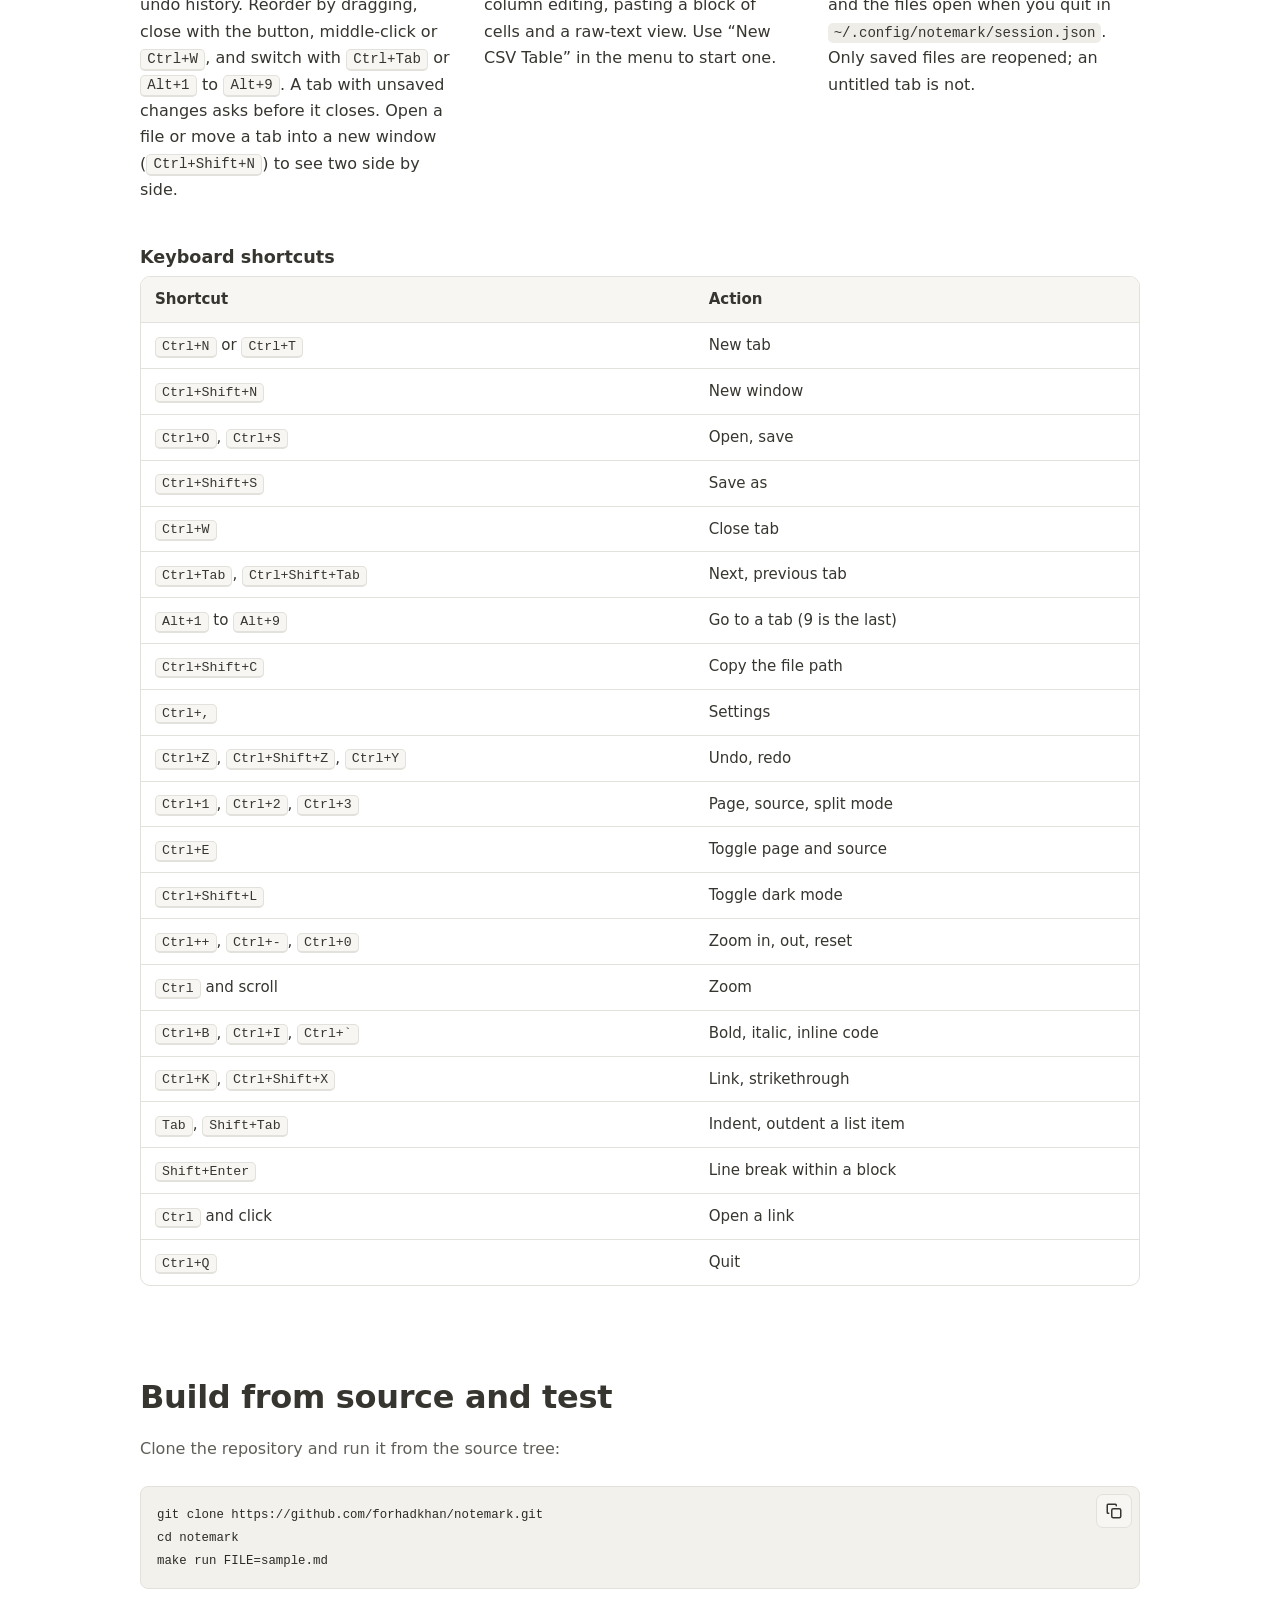
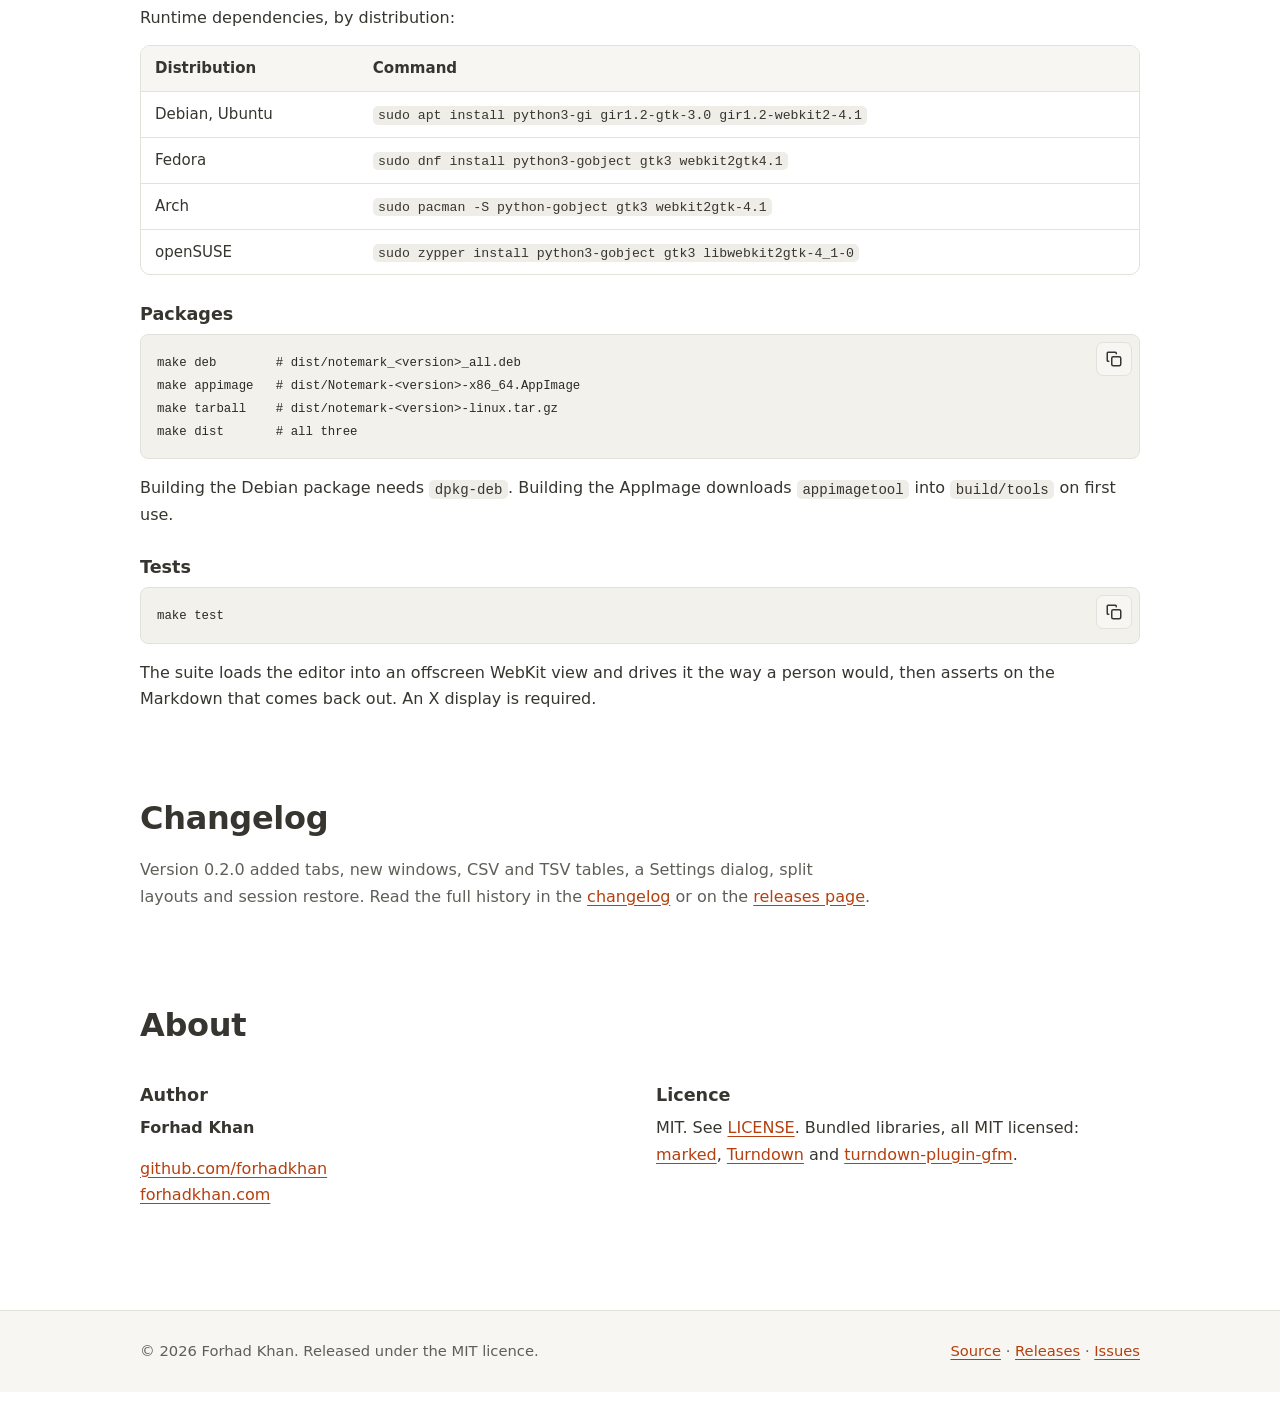
==== commit e1abf9e8: "publish notemark 0.3.0" ====
--- a/index.html
+++ b/index.html
@@ -9,8 +9,8 @@
 <meta property="og:type" content="website">
 <meta property="og:title" content="Notemark: a Notion-style Markdown editor for Linux">
 <meta property="og:description" content="Type into formatted text, keep plain .md files. No Electron, no accounts, no sync.">
-<meta property="og:url" content="https://forhadkhan.github.io/notemark/">
-<meta property="og:image" content="https://forhadkhan.github.io/notemark/assets/logo.svg">
+<meta property="og:url" content="https://notemark.forhad.me/">
+<meta property="og:image" content="https://notemark.forhad.me/assets/logo.svg">
 <meta name="twitter:card" content="summary">
 <link rel="icon" type="image/svg+xml" href="assets/logo.svg">
 <link rel="stylesheet" href="style.css">
@@ -60,7 +60,7 @@
         <a class="btn btn-primary" href="#install">Install <svg class="ico" aria-hidden="true"><use href="#i-chevron"/></svg></a>
         <a class="btn" href="https://github.com/forhadkhan/notemark">GitHub</a>
       </div>
-      <p class="meta">Version 0.2.0 &middot; MIT licence &middot; Debian, Ubuntu, AppImage and portable tarball</p>
+      <p class="meta">Version 0.3.0 &middot; MIT licence &middot; Debian, Ubuntu, AppImage and portable tarball</p>
     </div>
   </section>
 
@@ -113,8 +113,8 @@
         <div class="panel" role="tabpanel" id="panel-apt" aria-labelledby="tab-apt">
           <h3>APT repository (Debian, Ubuntu, Mint, Pop!_OS)</h3>
           <p>Add the signing key and the repository, then install. Updates then arrive with your normal system updates.</p>
-          <div class="code"><button class="copy" type="button" aria-label="Copy commands"><svg class="ico ico-copy" aria-hidden="true"><use href="#i-copy"/></svg><svg class="ico ico-check" aria-hidden="true"><use href="#i-check"/></svg><span class="copied" aria-hidden="true">Copied</span></button><pre><code>curl -fsSL https://forhadkhan.github.io/notemark/apt/notemark.gpg | sudo tee /usr/share/keyrings/notemark.gpg &gt; /dev/null
-echo "deb [signed-by=/usr/share/keyrings/notemark.gpg] https://forhadkhan.github.io/notemark/apt stable main" | sudo tee /etc/apt/sources.list.d/notemark.list
+          <div class="code"><button class="copy" type="button" aria-label="Copy commands"><svg class="ico ico-copy" aria-hidden="true"><use href="#i-copy"/></svg><svg class="ico ico-check" aria-hidden="true"><use href="#i-check"/></svg><span class="copied" aria-hidden="true">Copied</span></button><pre><code>curl -fsSL https://notemark.forhad.me/apt/notemark.gpg | sudo tee /usr/share/keyrings/notemark.gpg &gt; /dev/null
+echo "deb [signed-by=/usr/share/keyrings/notemark.gpg] https://notemark.forhad.me/apt stable main" | sudo tee /etc/apt/sources.list.d/notemark.list
 sudo apt update &amp;&amp; sudo apt install notemark</code></pre></div>
           <p>Update later:</p>
           <div class="code"><button class="copy" type="button" aria-label="Copy command"><svg class="ico ico-copy" aria-hidden="true"><use href="#i-copy"/></svg><svg class="ico ico-check" aria-hidden="true"><use href="#i-check"/></svg><span class="copied" aria-hidden="true">Copied</span></button><pre><code>sudo apt update &amp;&amp; sudo apt upgrade</code></pre></div>
@@ -126,22 +126,22 @@
         <div class="panel" role="tabpanel" id="panel-deb" aria-labelledby="tab-deb" hidden>
           <h3>.deb from GitHub releases</h3>
           <p>Download <code>notemark_&lt;version&gt;_all.deb</code> from the <a href="https://github.com/forhadkhan/notemark/releases/latest">latest release</a> and install it:</p>
-          <div class="code"><button class="copy" type="button" aria-label="Copy command"><svg class="ico ico-copy" aria-hidden="true"><use href="#i-copy"/></svg><svg class="ico ico-check" aria-hidden="true"><use href="#i-check"/></svg><span class="copied" aria-hidden="true">Copied</span></button><pre><code>sudo apt install ./notemark_0.2.0_all.deb</code></pre></div>
+          <div class="code"><button class="copy" type="button" aria-label="Copy command"><svg class="ico ico-copy" aria-hidden="true"><use href="#i-copy"/></svg><svg class="ico ico-check" aria-hidden="true"><use href="#i-check"/></svg><span class="copied" aria-hidden="true">Copied</span></button><pre><code>sudo apt install ./notemark_0.3.0_all.deb</code></pre></div>
         </div>
 
         <div class="panel" role="tabpanel" id="panel-appimage" aria-labelledby="tab-appimage" hidden>
           <h3>AppImage (any distribution, no installation)</h3>
           <p>Download <code>Notemark-&lt;version&gt;-x86_64.AppImage</code> from the <a href="https://github.com/forhadkhan/notemark/releases/latest">latest release</a>, make it executable and run it:</p>
-          <div class="code"><button class="copy" type="button" aria-label="Copy commands"><svg class="ico ico-copy" aria-hidden="true"><use href="#i-copy"/></svg><svg class="ico ico-check" aria-hidden="true"><use href="#i-check"/></svg><span class="copied" aria-hidden="true">Copied</span></button><pre><code>chmod +x Notemark-0.2.0-x86_64.AppImage
-./Notemark-0.2.0-x86_64.AppImage</code></pre></div>
+          <div class="code"><button class="copy" type="button" aria-label="Copy commands"><svg class="ico ico-copy" aria-hidden="true"><use href="#i-copy"/></svg><svg class="ico ico-check" aria-hidden="true"><use href="#i-check"/></svg><span class="copied" aria-hidden="true">Copied</span></button><pre><code>chmod +x Notemark-0.3.0-x86_64.AppImage
+./Notemark-0.3.0-x86_64.AppImage</code></pre></div>
           <p>The AppImage carries Notemark itself and uses GTK, WebKitGTK and PyGObject from the host system. If they are missing it prints the exact package names to install for your distribution.</p>
         </div>
 
         <div class="panel" role="tabpanel" id="panel-tar" aria-labelledby="tab-tar" hidden>
           <h3>Portable tarball (no root, or a portable tree)</h3>
           <p>Download <code>notemark-&lt;version&gt;-linux.tar.gz</code> from the <a href="https://github.com/forhadkhan/notemark/releases/latest">latest release</a>. It runs in place or installs without root:</p>
-          <div class="code"><button class="copy" type="button" aria-label="Copy commands"><svg class="ico ico-copy" aria-hidden="true"><use href="#i-copy"/></svg><svg class="ico ico-check" aria-hidden="true"><use href="#i-check"/></svg><span class="copied" aria-hidden="true">Copied</span></button><pre><code>tar -xzf notemark-0.2.0-linux.tar.gz
-cd notemark-0.2.0
+          <div class="code"><button class="copy" type="button" aria-label="Copy commands"><svg class="ico ico-copy" aria-hidden="true"><use href="#i-copy"/></svg><svg class="ico ico-check" aria-hidden="true"><use href="#i-check"/></svg><span class="copied" aria-hidden="true">Copied</span></button><pre><code>tar -xzf notemark-0.3.0-linux.tar.gz
+cd notemark-0.3.0
 ./notemark sample.md          # run without installing
 ./install.sh                  # or install into ~/.local
 sudo ./install.sh /usr/local  # or system-wide</code></pre></div>
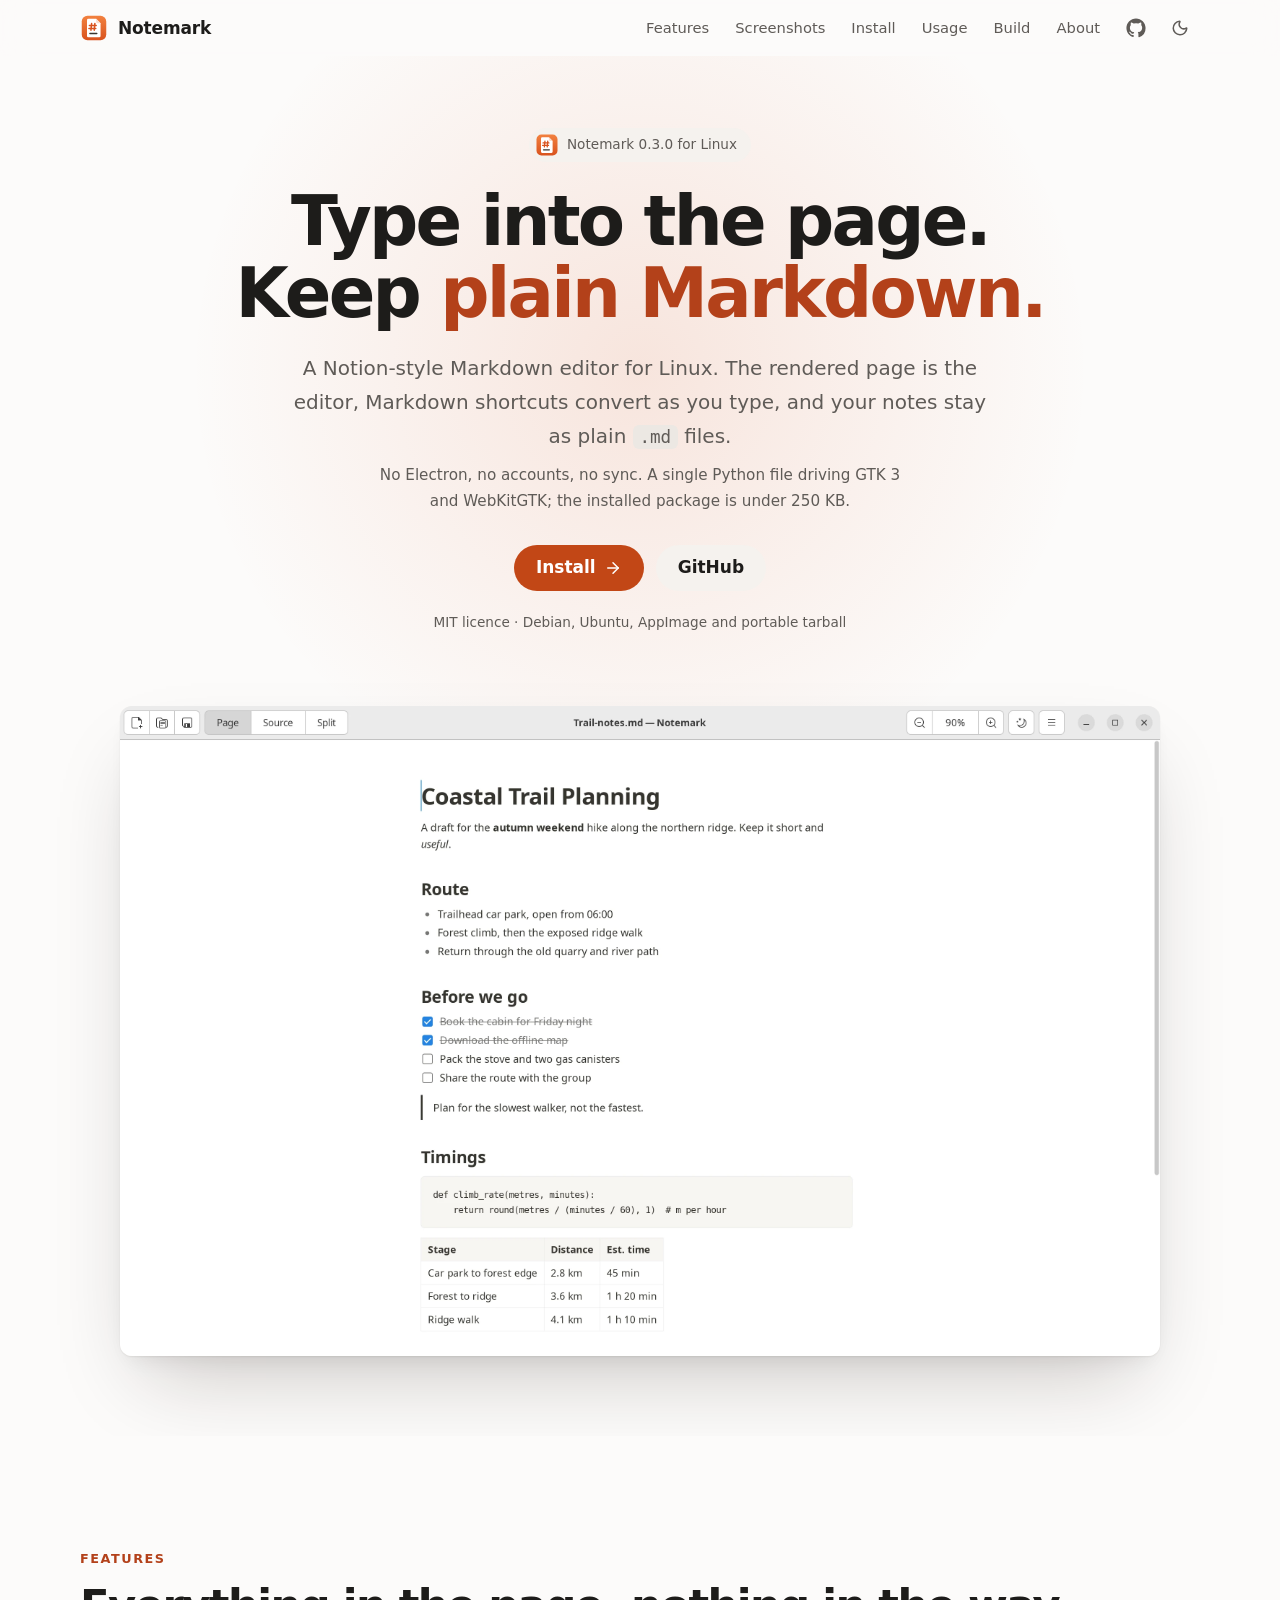
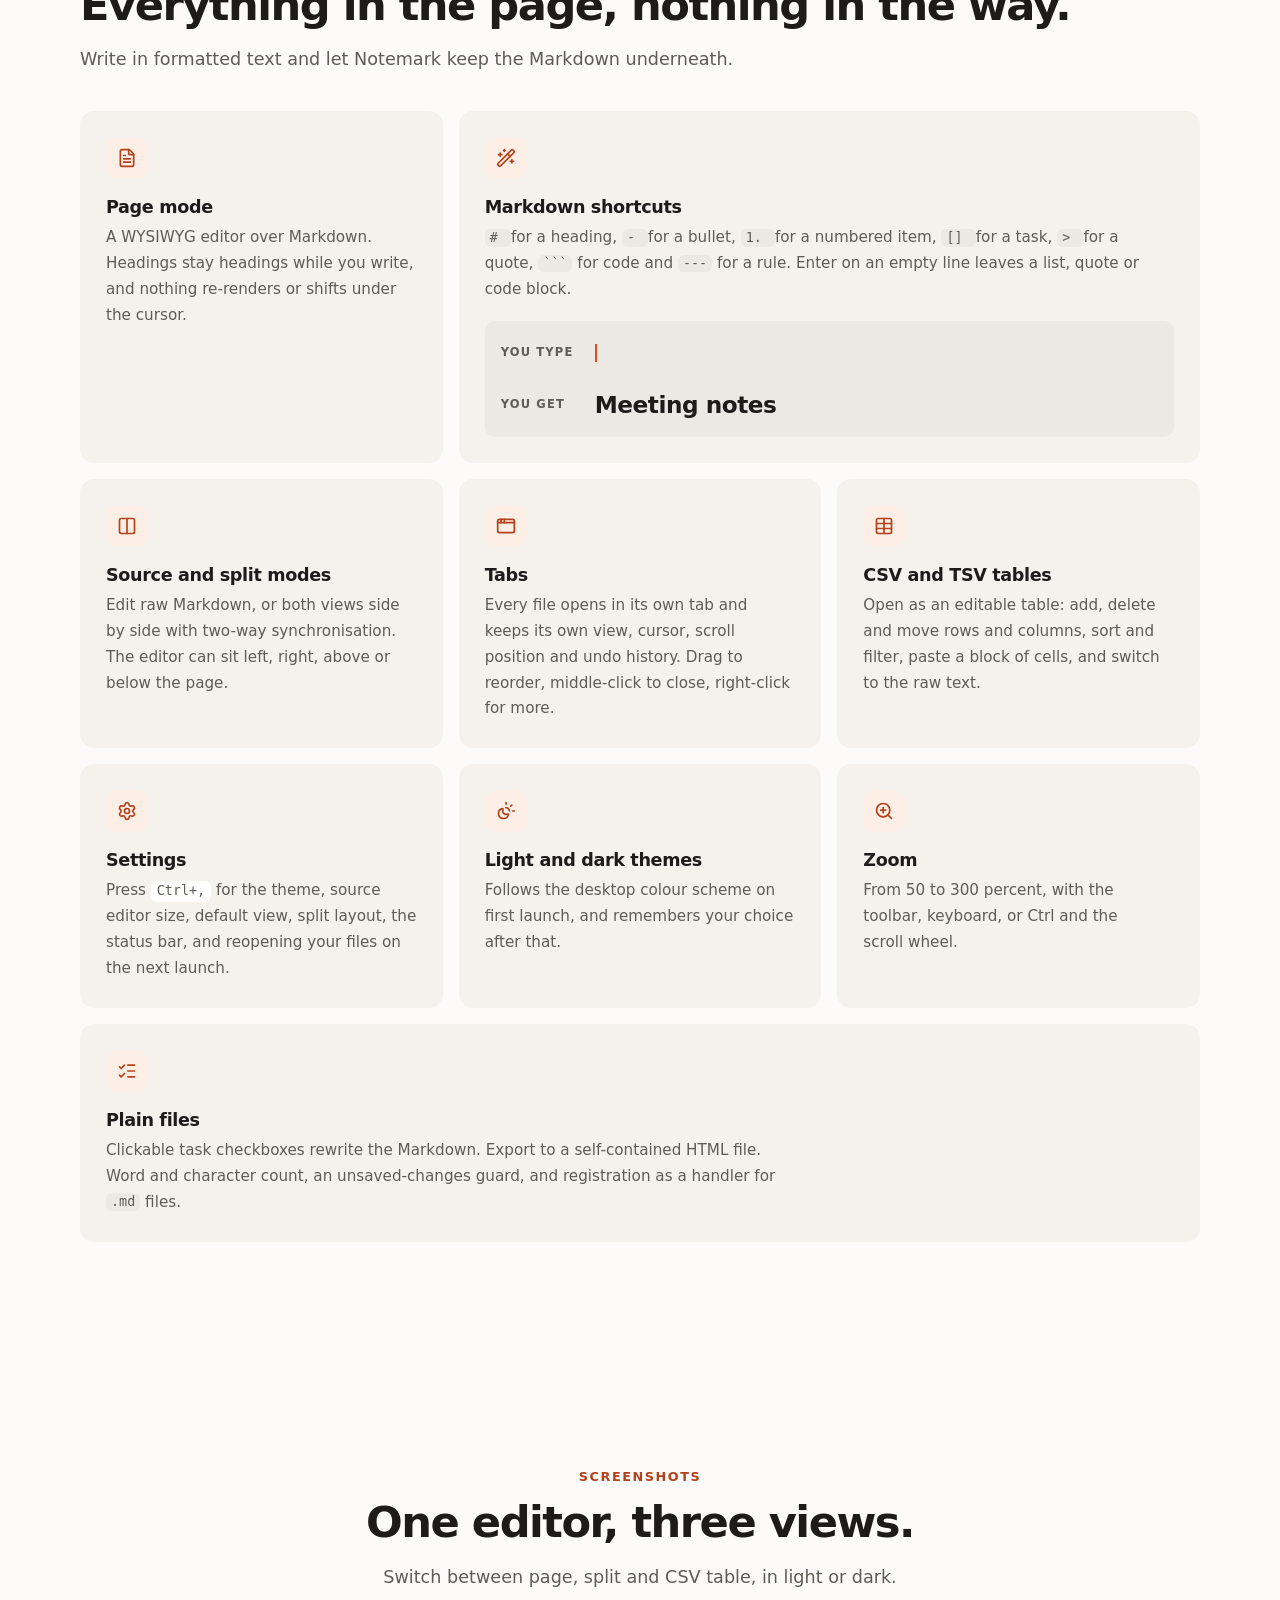
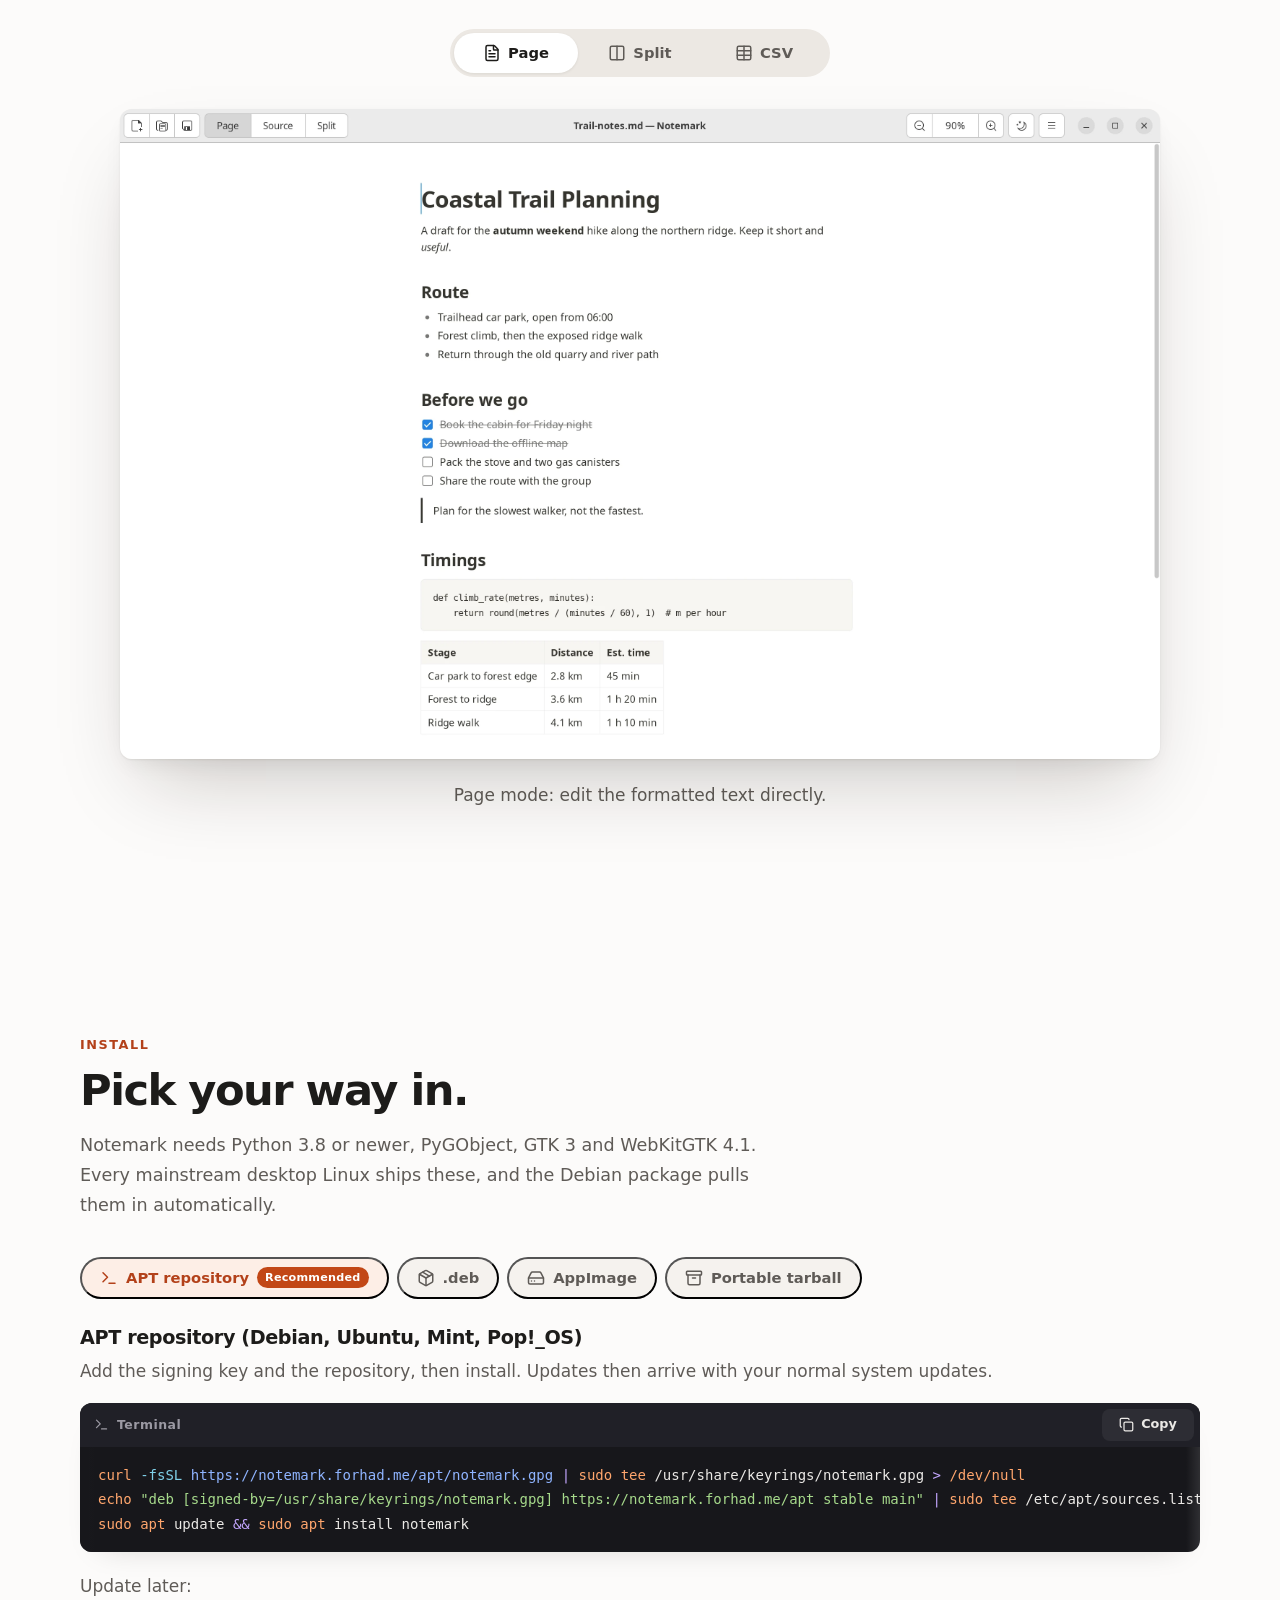
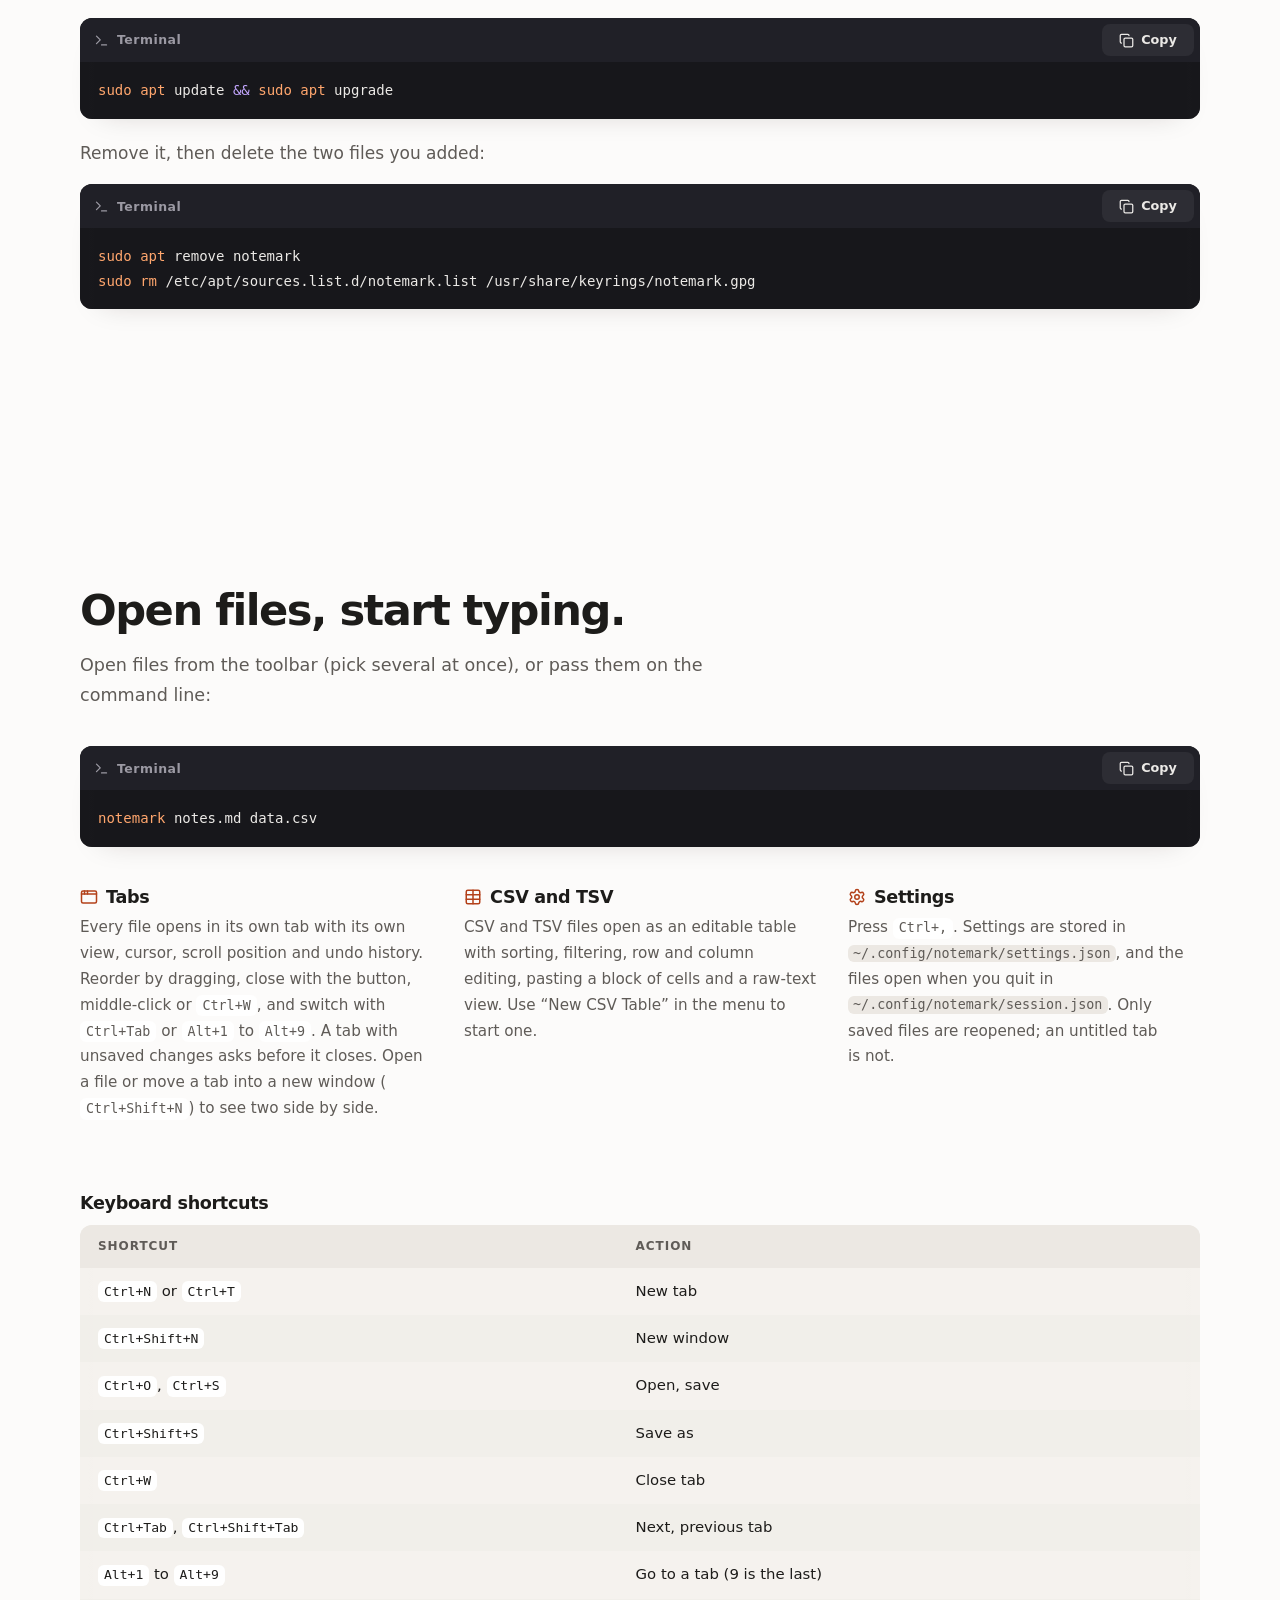
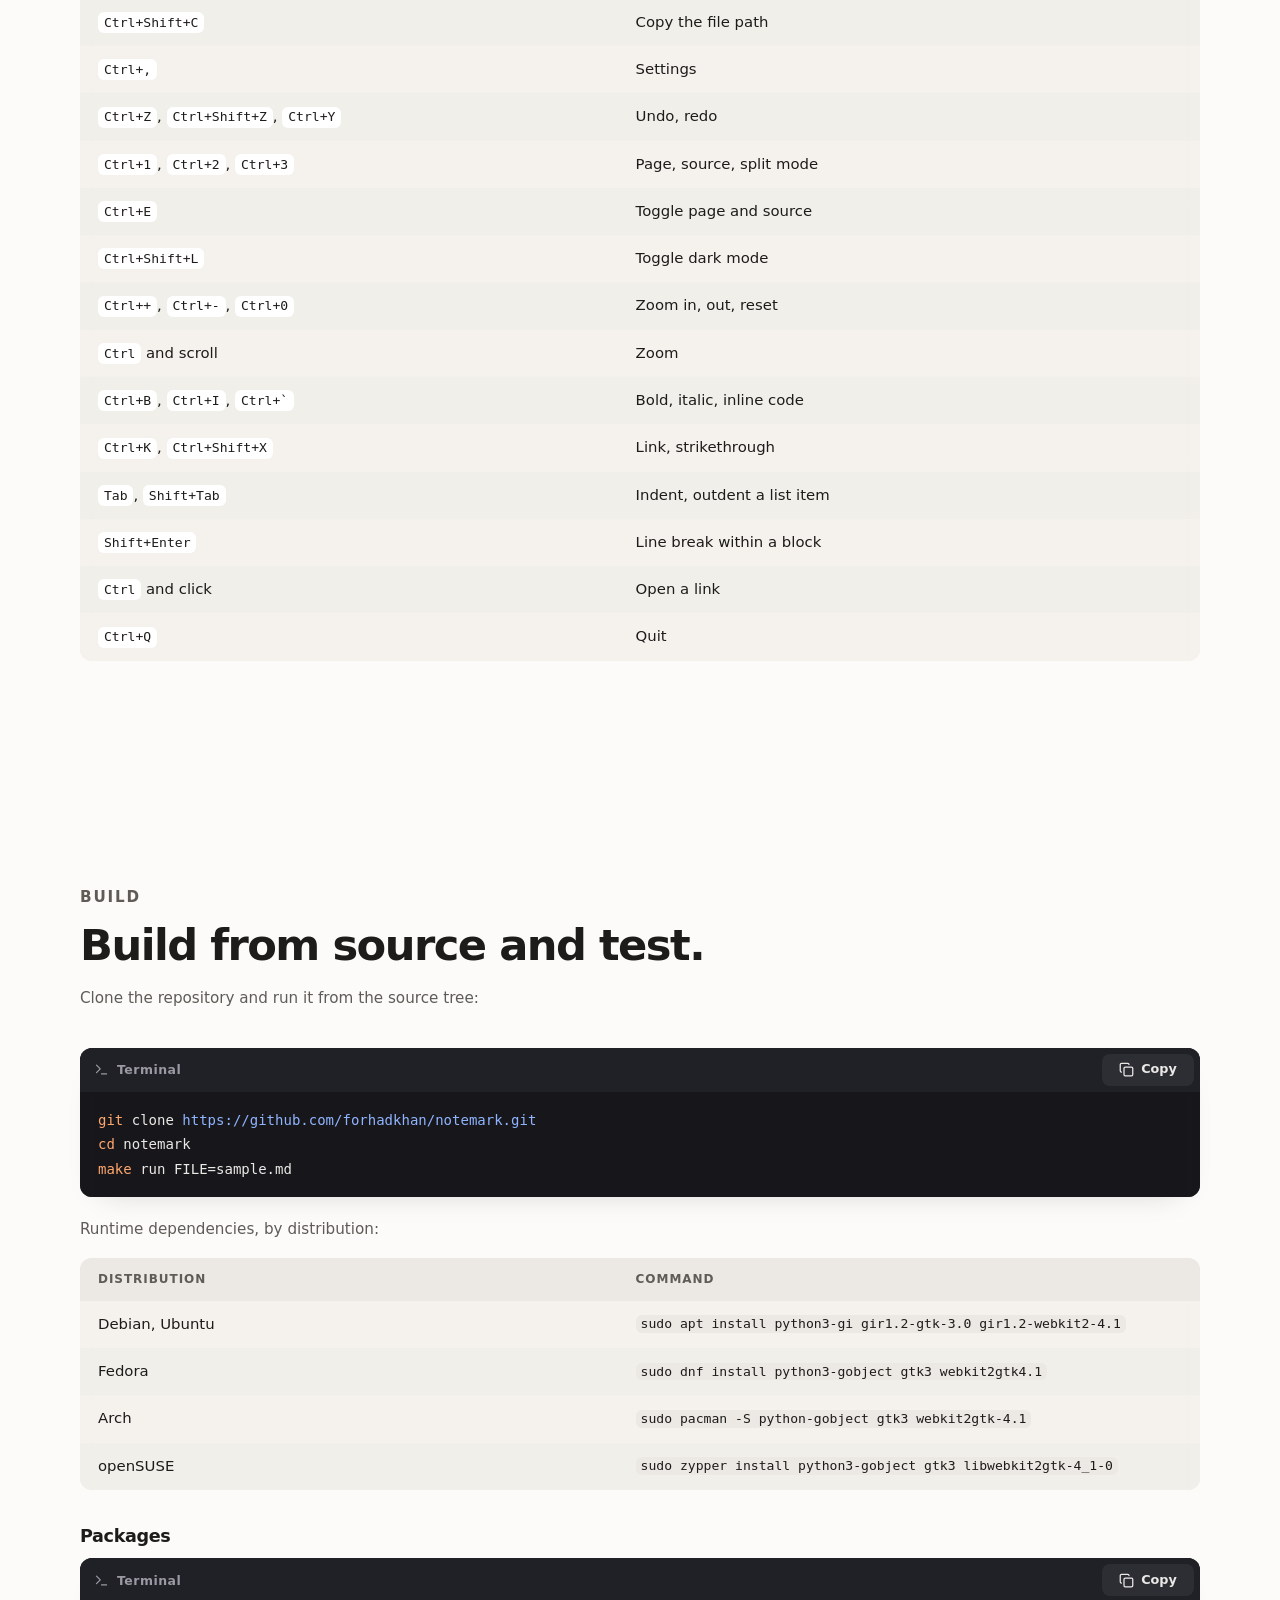
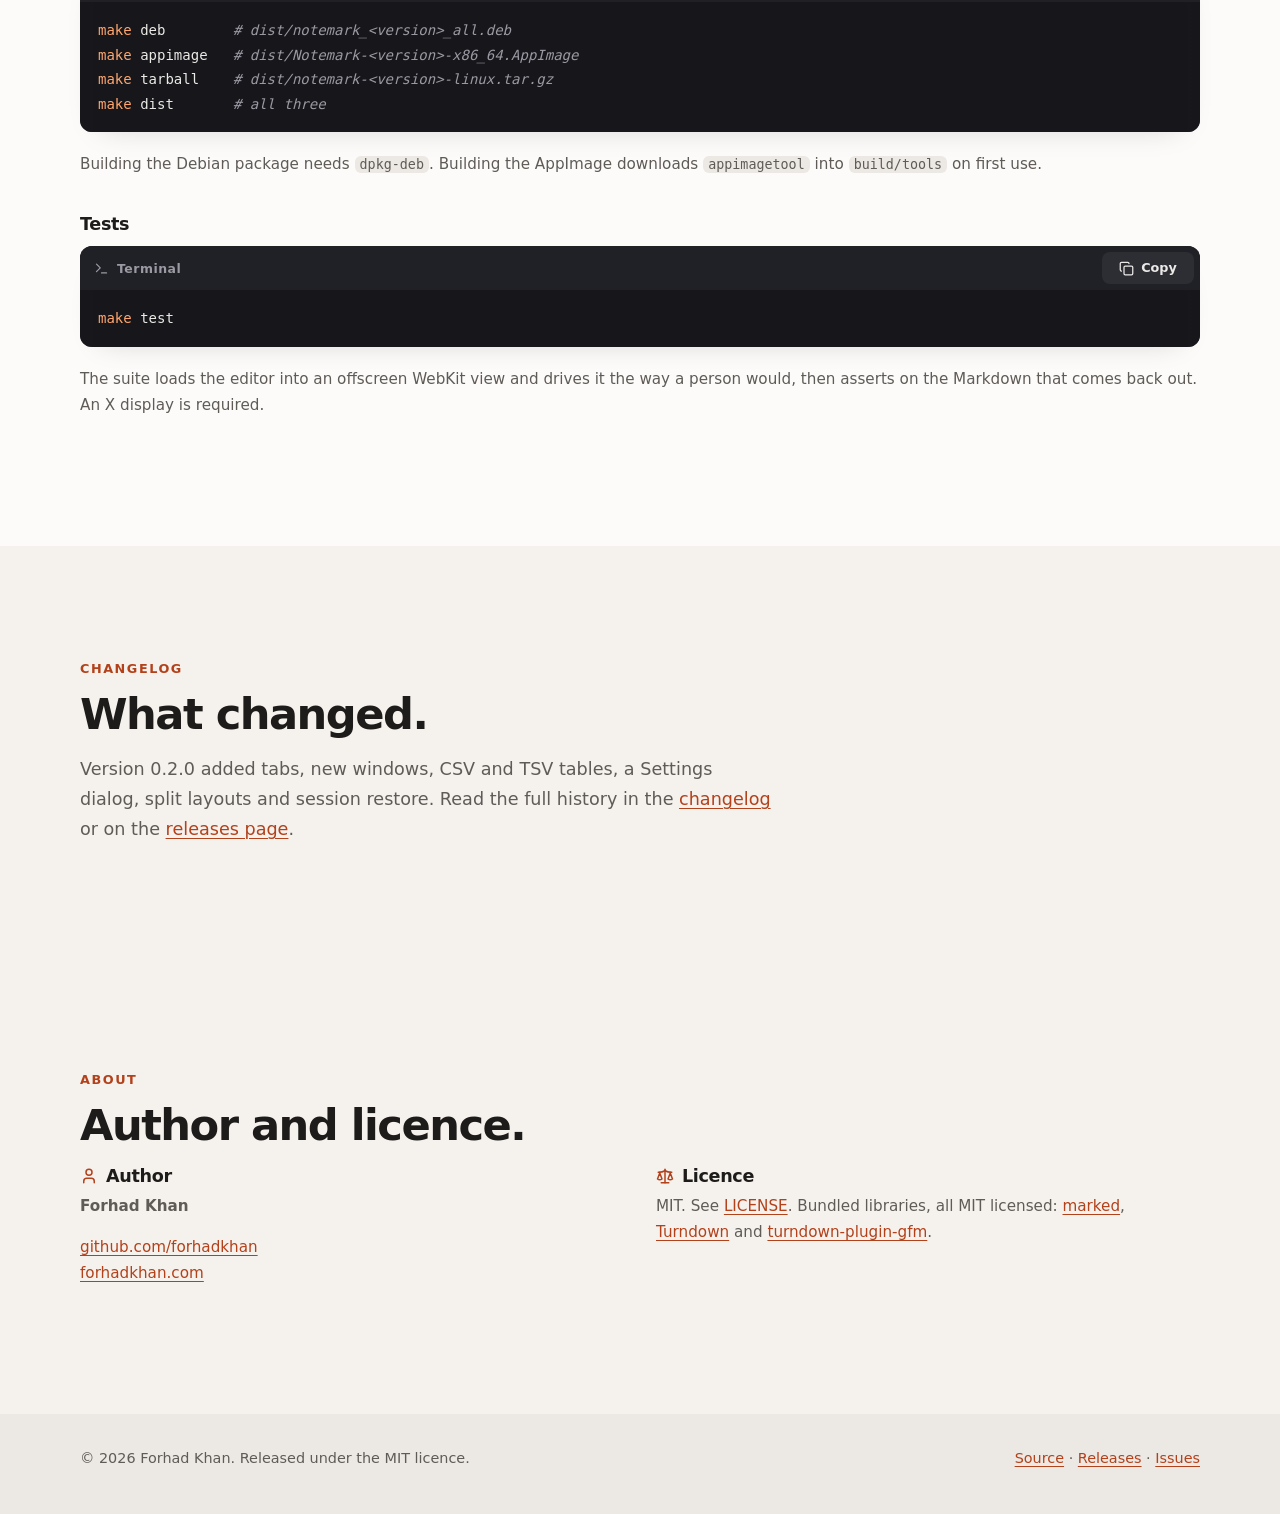
==== commit c3ed377e: "publish notemark 0.3.0" ====
--- a/index.html
+++ b/index.html
@@ -6,33 +6,65 @@
 <title>Notemark: a Notion-style Markdown editor for Linux</title>
 <meta name="description" content="Notemark is a lightweight, Notion-style Markdown editor for Linux. The rendered page is the editor, and your notes stay as plain .md files. GTK 3, WebKitGTK and Python. No Electron, no accounts, no sync.">
 <meta name="color-scheme" content="light dark">
+<meta name="theme-color" content="#fcfbfa" media="(prefers-color-scheme: light)">
+<meta name="theme-color" content="#0d0d0e" media="(prefers-color-scheme: dark)">
+<link rel="canonical" href="https://notemark.forhad.me/">
 <meta property="og:type" content="website">
 <meta property="og:title" content="Notemark: a Notion-style Markdown editor for Linux">
 <meta property="og:description" content="Type into formatted text, keep plain .md files. No Electron, no accounts, no sync.">
 <meta property="og:url" content="https://notemark.forhad.me/">
-<meta property="og:image" content="https://notemark.forhad.me/assets/logo.svg">
-<meta name="twitter:card" content="summary">
+<meta property="og:image" content="https://notemark.forhad.me/assets/og.png">
+<meta property="og:image:width" content="1200">
+<meta property="og:image:height" content="630">
+<meta property="og:image:alt" content="Notemark in a window, with the tagline: type into the page, keep plain Markdown.">
+<meta name="twitter:card" content="summary_large_image">
+<meta name="twitter:title" content="Notemark: a Notion-style Markdown editor for Linux">
+<meta name="twitter:description" content="Type into formatted text, keep plain .md files. No Electron, no accounts, no sync.">
+<meta name="twitter:image" content="https://notemark.forhad.me/assets/og.png">
 <link rel="icon" type="image/svg+xml" href="assets/logo.svg">
+<script>
+(function(){var d=document.documentElement,t;try{t=localStorage.getItem('notemark-theme')}catch(e){}
+if(t!=='light'&&t!=='dark')t=window.matchMedia&&matchMedia('(prefers-color-scheme: dark)').matches?'dark':'light';
+d.setAttribute('data-theme',t);d.className+=' js'})();
+</script>
 <link rel="stylesheet" href="style.css">
-<script src="site.js"></script>
+<script src="site.js" defer></script>
 </head>
 <body>
 <a class="skip" href="#main">Skip to content</a>
 
 <svg width="0" height="0" style="position:absolute" aria-hidden="true" focusable="false">
   <defs>
-    <symbol id="i-copy" viewBox="0 0 24 24"><rect x="9" y="9" width="12" height="12" rx="2"/><path d="M5 15H4a1 1 0 0 1-1-1V4a1 1 0 0 1 1-1h10a1 1 0 0 1 1 1v1"/></symbol>
-    <symbol id="i-check" viewBox="0 0 24 24"><path d="M5 12.5l4.5 4.5L19 7.5"/></symbol>
-    <symbol id="i-sun" viewBox="0 0 24 24"><circle cx="12" cy="12" r="4"/><path d="M12 2v2M12 20v2M4.9 4.9l1.4 1.4M17.7 17.7l1.4 1.4M2 12h2M20 12h2M4.9 19.1l1.4-1.4M17.7 6.3l1.4-1.4"/></symbol>
-    <symbol id="i-moon" viewBox="0 0 24 24"><path d="M20 14.5A8 8 0 0 1 9.5 4a8 8 0 1 0 10.5 10.5z"/></symbol>
-    <symbol id="i-chevron" viewBox="0 0 24 24"><path d="M9 6l6 6-6 6"/></symbol>
+    <symbol id="i-copy" viewBox="0 0 24 24"><rect width="14" height="14" x="8" y="8" rx="2" ry="2"/><path d="M4 16c-1.1 0-2-.9-2-2V4c0-1.1.9-2 2-2h10c1.1 0 2 .9 2 2"/></symbol>
+    <symbol id="i-check" viewBox="0 0 24 24"><path d="M20 6 9 17l-5-5"/></symbol>
+    <symbol id="i-sun" viewBox="0 0 24 24"><circle cx="12" cy="12" r="4"/><path d="M12 2v2"/><path d="M12 20v2"/><path d="m4.93 4.93 1.41 1.41"/><path d="m17.66 17.66 1.41 1.41"/><path d="M2 12h2"/><path d="M20 12h2"/><path d="m6.34 17.66-1.41 1.41"/><path d="m19.07 4.93-1.41 1.41"/></symbol>
+    <symbol id="i-moon" viewBox="0 0 24 24"><path d="M20.985 12.486a9 9 0 1 1-9.473-9.472c.405-.022.617.46.402.803a6 6 0 0 0 8.268 8.268c.344-.215.825-.004.803.401"/></symbol>
+    <symbol id="i-chevron" viewBox="0 0 24 24"><path d="M5 12h14"/><path d="m12 5 7 7-7 7"/></symbol>
+    <symbol id="i-terminal" viewBox="0 0 24 24"><path d="M12 19h8"/><path d="m4 17 6-6-6-6"/></symbol>
+    <symbol id="i-package" viewBox="0 0 24 24"><path d="M11 21.73a2 2 0 0 0 2 0l7-4A2 2 0 0 0 21 16V8a2 2 0 0 0-1-1.73l-7-4a2 2 0 0 0-2 0l-7 4A2 2 0 0 0 3 8v8a2 2 0 0 0 1 1.73z"/><path d="M12 22V12"/><polyline points="3.29 7 12 12 20.71 7"/><path d="m7.5 4.27 9 5.15"/></symbol>
+    <symbol id="i-hard-drive" viewBox="0 0 24 24"><path d="M10 16h.01"/><path d="M2.212 11.577a2 2 0 0 0-.212.896V18a2 2 0 0 0 2 2h16a2 2 0 0 0 2-2v-5.527a2 2 0 0 0-.212-.896L18.55 5.11A2 2 0 0 0 16.76 4H7.24a2 2 0 0 0-1.79 1.11z"/><path d="M21.946 12.013H2.054"/><path d="M6 16h.01"/></symbol>
+    <symbol id="i-archive" viewBox="0 0 24 24"><rect width="20" height="5" x="2" y="3" rx="1"/><path d="M4 8v11a2 2 0 0 0 2 2h12a2 2 0 0 0 2-2V8"/><path d="M10 12h4"/></symbol>
+    <symbol id="i-file-text" viewBox="0 0 24 24"><path d="M6 22a2 2 0 0 1-2-2V4a2 2 0 0 1 2-2h8a2.4 2.4 0 0 1 1.704.706l3.588 3.588A2.4 2.4 0 0 1 20 8v12a2 2 0 0 1-2 2z"/><path d="M14 2v5a1 1 0 0 0 1 1h5"/><path d="M10 9H8"/><path d="M16 13H8"/><path d="M16 17H8"/></symbol>
+    <symbol id="i-wand-sparkles" viewBox="0 0 24 24"><path d="m21.64 3.64-1.28-1.28a1.21 1.21 0 0 0-1.72 0L2.36 18.64a1.21 1.21 0 0 0 0 1.72l1.28 1.28a1.2 1.2 0 0 0 1.72 0L21.64 5.36a1.2 1.2 0 0 0 0-1.72"/><path d="m14 7 3 3"/><path d="M5 6v4"/><path d="M19 14v4"/><path d="M10 2v2"/><path d="M7 8H3"/><path d="M21 16h-4"/><path d="M11 3H9"/></symbol>
+    <symbol id="i-columns-2" viewBox="0 0 24 24"><rect width="18" height="18" x="3" y="3" rx="2"/><path d="M12 3v18"/></symbol>
+    <symbol id="i-app-window" viewBox="0 0 24 24"><rect x="2" y="4" width="20" height="16" rx="2"/><path d="M10 4v4"/><path d="M2 8h20"/><path d="M6 4v4"/></symbol>
+    <symbol id="i-table" viewBox="0 0 24 24"><path d="M12 3v18"/><rect width="18" height="18" x="3" y="3" rx="2"/><path d="M3 9h18"/><path d="M3 15h18"/></symbol>
+    <symbol id="i-settings" viewBox="0 0 24 24"><path d="M9.671 4.136a2.34 2.34 0 0 1 4.659 0 2.34 2.34 0 0 0 3.319 1.915 2.34 2.34 0 0 1 2.33 4.033 2.34 2.34 0 0 0 0 3.831 2.34 2.34 0 0 1-2.33 4.033 2.34 2.34 0 0 0-3.319 1.915 2.34 2.34 0 0 1-4.659 0 2.34 2.34 0 0 0-3.32-1.915 2.34 2.34 0 0 1-2.33-4.033 2.34 2.34 0 0 0 0-3.831A2.34 2.34 0 0 1 6.35 6.051a2.34 2.34 0 0 0 3.319-1.915"/><circle cx="12" cy="12" r="3"/></symbol>
+    <symbol id="i-sun-moon" viewBox="0 0 24 24"><path d="M12 2v2"/><path d="M14.837 16.385a6 6 0 1 1-7.223-7.222c.624-.147.97.66.715 1.248a4 4 0 0 0 5.26 5.259c.589-.255 1.396.09 1.248.715"/><path d="M16 12a4 4 0 0 0-4-4"/><path d="m19 5-1.256 1.256"/><path d="M20 12h2"/></symbol>
+    <symbol id="i-zoom-in" viewBox="0 0 24 24"><circle cx="11" cy="11" r="8"/><line x1="21" x2="16.65" y1="21" y2="16.65"/><line x1="11" x2="11" y1="8" y2="14"/><line x1="8" x2="14" y1="11" y2="11"/></symbol>
+    <symbol id="i-list-checks" viewBox="0 0 24 24"><path d="M13 5h8"/><path d="M13 12h8"/><path d="M13 19h8"/><path d="m3 17 2 2 4-4"/><path d="m3 7 2 2 4-4"/></symbol>
+    <symbol id="i-user" viewBox="0 0 24 24"><path d="M19 21v-2a4 4 0 0 0-4-4H9a4 4 0 0 0-4 4v2"/><circle cx="12" cy="7" r="4"/></symbol>
+    <symbol id="i-scale" viewBox="0 0 24 24"><path d="M12 3v18"/><path d="m19 8 3 8a5 5 0 0 1-6 0zV7"/><path d="M3 7h1a17 17 0 0 0 8-2 17 17 0 0 0 8 2h1"/><path d="m5 8 3 8a5 5 0 0 1-6 0zV7"/><path d="M7 21h10"/></symbol>
+    <symbol id="i-hammer" viewBox="0 0 24 24"><path d="m15 12-9.373 9.373a1 1 0 0 1-3.001-3L12 9"/><path d="m18 15 4-4"/><path d="m21.5 11.5-1.914-1.914A2 2 0 0 1 19 8.172v-.344a2 2 0 0 0-.586-1.414l-1.657-1.657A6 6 0 0 0 12.516 3H9l1.243 1.243A6 6 0 0 1 12 8.485V10l2 2h1.172a2 2 0 0 1 1.414.586L18.5 14.5"/></symbol>
+    <symbol id="i-flask-conical" viewBox="0 0 24 24"><path d="M14 2v6a2 2 0 0 0 .245.96l5.51 10.08A2 2 0 0 1 18 22H6a2 2 0 0 1-1.755-2.96l5.51-10.08A2 2 0 0 0 10 8V2"/><path d="M6.453 15h11.094"/><path d="M8.5 2h7"/></symbol>
+    <symbol id="i-gh" viewBox="0 0 24 24"><path d="M12 .5C5.65.5.5 5.65.5 12c0 5.08 3.29 9.39 7.86 10.91.58.1.79-.25.79-.56v-2c-3.2.7-3.87-1.37-3.87-1.37-.52-1.33-1.28-1.69-1.28-1.69-1.04-.71.08-.7.08-.7 1.15.08 1.76 1.18 1.76 1.18 1.03 1.76 2.69 1.25 3.35.96.1-.74.4-1.25.73-1.54-2.55-.29-5.24-1.28-5.24-5.68 0-1.26.45-2.28 1.18-3.09-.12-.29-.51-1.46.11-3.05 0 0 .97-.31 3.17 1.18a11 11 0 0 1 5.78 0c2.2-1.49 3.17-1.18 3.17-1.18.63 1.59.23 2.76.11 3.05.74.81 1.18 1.83 1.18 3.09 0 4.41-2.69 5.38-5.25 5.67.41.36.78 1.06.78 2.14v3.17c0 .31.21.67.8.56A11.5 11.5 0 0 0 23.5 12C23.5 5.65 18.35.5 12 .5z"/></symbol>
   </defs>
 </svg>
 
-<header class="nav">
+<header class="nav" id="nav">
   <div class="wrap nav-in">
     <a class="brand" href="#top"><img src="assets/logo.svg" alt="" width="28" height="28"><span>Notemark</span></a>
-    <nav aria-label="Primary">
+    <nav aria-label="Primary" id="site-nav">
       <ul>
         <li><a href="#features">Features</a></li>
         <li><a href="#screenshots">Screenshots</a></li>
@@ -42,97 +74,150 @@
         <li><a href="#about">About</a></li>
       </ul>
     </nav>
+    <a class="icon-btn" href="https://github.com/forhadkhan/notemark" aria-label="Notemark on GitHub" title="GitHub"><svg class="ico ico-gh" aria-hidden="true"><use href="#i-gh"/></svg></a>
     <button class="icon-btn" id="theme-toggle" type="button" aria-label="Switch to dark theme" title="Toggle theme">
       <svg class="ico ico-moon" aria-hidden="true"><use href="#i-moon"/></svg>
       <svg class="ico ico-sun" aria-hidden="true"><use href="#i-sun"/></svg>
     </button>
+    <button class="icon-btn" id="menu-btn" type="button" aria-label="Menu" aria-expanded="false" aria-controls="site-nav">
+      <svg class="ico ico-menu" aria-hidden="true" viewBox="0 0 24 24"><path class="l1" d="M4 9h16"/><path class="l2" d="M4 15h16"/></svg>
+    </button>
   </div>
 </header>
 
 <main id="main">
   <section class="hero" id="top">
     <div class="wrap">
-      <img class="hero-logo" src="assets/logo.svg" alt="Notemark logo: an orange tile with a white page and a Markdown heading mark" width="96" height="96">
-      <h1>Notemark</h1>
-      <p class="lede">A Notion-style Markdown editor for Linux. The rendered page is the editor: you type into formatted text, Markdown shortcuts convert as you type, and your notes stay as plain <code>.md</code> files.</p>
-      <p class="sub">No Electron, no accounts, no sync. A single Python file driving GTK 3 and WebKitGTK, and the installed package is under 250 KB.</p>
-      <div class="cta">
+      <p class="pill rv"><img src="assets/logo.svg" alt="" width="24" height="24">Notemark 0.3.0 for Linux</p>
+      <h1 class="rv" style="--d:.06s">Type into the page. Keep <em>plain Markdown.</em></h1>
+      <p class="lede rv" style="--d:.12s">A Notion-style Markdown editor for Linux. The rendered page is the editor, Markdown shortcuts convert as you type, and your notes stay as plain <code>.md</code> files.</p>
+      <p class="sub rv" style="--d:.16s">No Electron, no accounts, no sync. A single Python file driving GTK 3 and WebKitGTK; the installed package is under 250 KB.</p>
+      <div class="cta rv" style="--d:.2s">
         <a class="btn btn-primary" href="#install">Install <svg class="ico" aria-hidden="true"><use href="#i-chevron"/></svg></a>
         <a class="btn" href="https://github.com/forhadkhan/notemark">GitHub</a>
       </div>
-      <p class="meta">Version 0.3.0 &middot; MIT licence &middot; Debian, Ubuntu, AppImage and portable tarball</p>
+      <p class="meta rv" style="--d:.24s">MIT licence &middot; Debian, Ubuntu, AppImage and portable tarball</p>
+
+      <div class="stage rv" style="--d:.3s">
+        <div class="float"><div class="parallax" id="parallax">
+          <div class="win">
+            <div class="win-body">
+              <img class="t-light" src="assets/shots/page-light.webp" width="1440" height="900" alt="Notemark in page mode, light theme: a formatted note with headings and lists." decoding="async" loading="lazy">
+              <img class="t-dark" src="assets/shots/page-dark.webp" width="1440" height="900" alt="Notemark in page mode, dark theme: a formatted note with headings and lists." decoding="async" loading="lazy">
+            </div>
+          </div>
+        </div></div>
+      </div>
+    </div>
+  </section>
+
+  <section id="features" aria-labelledby="h-features">
+    <div class="wrap">
+      <p class="eyebrow rv">Features</p>
+      <h2 id="h-features" class="rv">Everything in the page, nothing in the way.</h2>
+      <p class="intro rv">Write in formatted text and let Notemark keep the Markdown underneath.</p>
+      <ul class="cards">
+        <li class="rv"><span class="ci"><svg class="ico" aria-hidden="true"><use href="#i-file-text"/></svg></span><h3>Page mode</h3><p>A WYSIWYG editor over Markdown. Headings stay headings while you write, and nothing re-renders or shifts under the cursor.</p></li>
+        <li class="wide rv" style="--d:.06s"><span class="ci"><svg class="ico" aria-hidden="true"><use href="#i-wand-sparkles"/></svg></span><h3>Markdown shortcuts</h3><p><code># </code> for a heading, <code>- </code> for a bullet, <code>1. </code> for a numbered item, <code>[] </code> for a task, <code>&gt; </code> for a quote, <code>```</code> for code and <code>---</code> for a rule. Enter on an empty line leaves a list, quote or code block.</p>
+          <div class="demo" aria-hidden="true">
+            <div class="demo-row"><span class="demo-k">You type</span><span class="demo-raw"><span class="typed"># Meeting notes</span></span></div>
+            <div class="demo-row"><span class="demo-k">You get</span><span class="demo-out">Meeting notes</span></div>
+          </div>
+        </li>
+        <li class="rv"><span class="ci"><svg class="ico" aria-hidden="true"><use href="#i-columns-2"/></svg></span><h3>Source and split modes</h3><p>Edit raw Markdown, or both views side by side with two-way synchronisation. The editor can sit left, right, above or below the page.</p></li>
+        <li class="rv" style="--d:.06s"><span class="ci"><svg class="ico" aria-hidden="true"><use href="#i-app-window"/></svg></span><h3>Tabs</h3><p>Every file opens in its own tab and keeps its own view, cursor, scroll position and undo history. Drag to reorder, middle-click to close, right-click for more.</p></li>
+        <li class="rv" style="--d:.12s"><span class="ci"><svg class="ico" aria-hidden="true"><use href="#i-table"/></svg></span><h3>CSV and TSV tables</h3><p>Open as an editable table: add, delete and move rows and columns, sort and filter, paste a block of cells, and switch to the raw text.</p></li>
+        <li class="rv"><span class="ci"><svg class="ico" aria-hidden="true"><use href="#i-settings"/></svg></span><h3>Settings</h3><p>Press <kbd>Ctrl+,</kbd> for the theme, source editor size, default view, split layout, the status bar, and reopening your files on the next launch.</p></li>
+        <li class="rv" style="--d:.06s"><span class="ci"><svg class="ico" aria-hidden="true"><use href="#i-sun-moon"/></svg></span><h3>Light and dark themes</h3><p>Follows the desktop colour scheme on first launch, and remembers your choice after that.</p></li>
+        <li class="rv" style="--d:.12s"><span class="ci"><svg class="ico" aria-hidden="true"><use href="#i-zoom-in"/></svg></span><h3>Zoom</h3><p>From 50 to 300 percent, with the toolbar, keyboard, or Ctrl and the scroll wheel.</p></li>
+        <li class="full rv"><span class="ci"><svg class="ico" aria-hidden="true"><use href="#i-list-checks"/></svg></span><h3>Plain files</h3><p>Clickable task checkboxes rewrite the Markdown. Export to a self-contained HTML file. Word and character count, an unsaved-changes guard, and registration as a handler for <code>.md</code> files.</p></li>
+      </ul>
     </div>
   </section>
 
   <section id="screenshots" aria-labelledby="h-shots">
-    <div class="wrap">
-      <h2 id="h-shots">Screenshots</h2>
-      <div class="shots">
-        <figure>
-          <img src="assets/light-page.png" alt="Notemark in page mode with the light theme: a formatted note with headings and lists" width="1106" height="859">
-          <figcaption>Page mode, light theme</figcaption>
-        </figure>
-        <figure>
-          <img src="assets/dark-page-editing.png" alt="Notemark in page mode with the dark theme, editing a block of a note" width="1000" height="720">
-          <figcaption>Page mode, dark theme</figcaption>
-        </figure>
-      </div>
-    </div>
-  </section>
-
-  <section id="features" aria-labelledby="h-features">
-    <div class="wrap">
-      <h2 id="h-features">Features</h2>
-      <ul class="cards">
-        <li><h3>Page mode</h3><p>A WYSIWYG editor over Markdown. Headings stay headings while you write, and nothing re-renders or shifts under the cursor.</p></li>
-        <li><h3>Markdown shortcuts</h3><p><code># </code> for a heading, <code>- </code> for a bullet, <code>1. </code> for a numbered item, <code>[] </code> for a task, <code>&gt; </code> for a quote, <code>```</code> for code and <code>---</code> for a rule. Enter on an empty line leaves a list, quote or code block.</p></li>
-        <li><h3>Source and split modes</h3><p>Edit raw Markdown, or both views side by side with two-way synchronisation. The editor can sit left, right, above or below the page.</p></li>
-        <li><h3>Tabs</h3><p>Every file opens in its own tab and keeps its own view, cursor, scroll position and undo history. Drag to reorder, middle-click to close, right-click for more.</p></li>
-        <li><h3>CSV and TSV tables</h3><p>Open as an editable table: add, delete and move rows and columns, sort and filter, paste a block of cells, and switch to the raw text.</p></li>
-        <li><h3>Settings</h3><p>Press <kbd>Ctrl+,</kbd> for the theme, source editor size, default view, split layout, the status bar, and reopening your files on the next launch.</p></li>
-        <li><h3>Light and dark themes</h3><p>Follows the desktop colour scheme on first launch, and remembers your choice after that.</p></li>
-        <li><h3>Zoom</h3><p>From 50 to 300 percent, with the toolbar, keyboard, or Ctrl and the scroll wheel.</p></li>
-        <li><h3>Plain files</h3><p>Clickable task checkboxes rewrite the Markdown. Export to a self-contained HTML file. Word and character count, an unsaved-changes guard, and registration as a handler for <code>.md</code> files.</p></li>
-      </ul>
+    <div class="wrap center">
+      <p class="eyebrow rv">Screenshots</p>
+      <h2 id="h-shots" class="rv">One editor, three views.</h2>
+      <p class="intro rv">Switch between page, split and CSV table, in light or dark.</p>
+
+      <div class="shot rv" data-tabs>
+        <div class="seg" role="tablist" aria-label="Screenshot view">
+          <button role="tab" type="button" id="tab-page" aria-controls="panel-page" aria-selected="true"><svg class="ico" aria-hidden="true"><use href="#i-file-text"/></svg>Page</button>
+          <button role="tab" type="button" id="tab-split" aria-controls="panel-split" aria-selected="false" tabindex="-1"><svg class="ico" aria-hidden="true"><use href="#i-columns-2"/></svg>Split</button>
+          <button role="tab" type="button" id="tab-csv" aria-controls="panel-csv" aria-selected="false" tabindex="-1"><svg class="ico" aria-hidden="true"><use href="#i-table"/></svg>CSV</button>
+        </div>
+
+        <div class="panel" role="tabpanel" id="panel-page" aria-labelledby="tab-page" tabindex="0">
+          <div class="win">
+            <div class="win-body">
+              <img class="t-light" src="assets/shots/page-light.webp" width="1440" height="900" alt="Notemark in page mode, light theme: a formatted note with headings and lists." decoding="async" loading="lazy">
+              <img class="t-dark" src="assets/shots/page-dark.webp" width="1440" height="900" alt="Notemark in page mode, dark theme: a formatted note with headings and lists." decoding="async" loading="lazy">
+            </div>
+          </div>
+          <p class="cap">Page mode: edit the formatted text directly.</p>
+        </div>
+
+        <div class="panel" role="tabpanel" id="panel-split" aria-labelledby="tab-split" tabindex="0" hidden>
+          <div class="win">
+            <div class="win-body">
+              <img class="t-light" src="assets/shots/split-light.webp" width="1440" height="900" alt="Notemark in split mode, light theme: Markdown source beside the formatted page." decoding="async" loading="lazy">
+              <img class="t-dark" src="assets/shots/split-dark.webp" width="1440" height="900" alt="Notemark in split mode, dark theme: Markdown source beside the formatted page." decoding="async" loading="lazy">
+            </div>
+          </div>
+          <p class="cap">Split mode: raw Markdown and the page side by side, kept in sync both ways.</p>
+        </div>
+
+        <div class="panel" role="tabpanel" id="panel-csv" aria-labelledby="tab-csv" tabindex="0" hidden>
+          <div class="win">
+            <div class="win-body">
+              <img class="t-light" src="assets/shots/csv-light.webp" width="1440" height="900" alt="Notemark showing a CSV file as an editable table, light theme." decoding="async" loading="lazy">
+              <img class="t-dark" src="assets/shots/csv-dark.webp" width="1440" height="900" alt="Notemark showing a CSV file as an editable table, dark theme." decoding="async" loading="lazy">
+            </div>
+          </div>
+          <p class="cap">CSV and TSV files open as an editable table.</p>
+        </div>
+      </div>
     </div>
   </section>
 
   <section id="install" aria-labelledby="h-install">
     <div class="wrap">
-      <h2 id="h-install">Install</h2>
-      <p class="intro">Notemark needs Python 3.8 or newer, PyGObject, GTK 3 and WebKitGTK 4.1. Every mainstream desktop Linux ships these, and the Debian package pulls them in automatically.</p>
-
-      <div class="tabs" data-tabs>
+      <p class="eyebrow rv">Install</p>
+      <h2 id="h-install" class="rv">Pick your way in.</h2>
+      <p class="intro rv">Notemark needs Python 3.8 or newer, PyGObject, GTK 3 and WebKitGTK 4.1. Every mainstream desktop Linux ships these, and the Debian package pulls them in automatically.</p>
+
+      <div class="tabs rv" data-tabs>
         <div class="tablist" role="tablist" aria-label="Installation method">
-          <button role="tab" type="button" id="tab-apt" aria-controls="panel-apt" aria-selected="true">APT repository <span class="tag">Recommended</span></button>
-          <button role="tab" type="button" id="tab-deb" aria-controls="panel-deb" aria-selected="false" tabindex="-1">.deb</button>
-          <button role="tab" type="button" id="tab-appimage" aria-controls="panel-appimage" aria-selected="false" tabindex="-1">AppImage</button>
-          <button role="tab" type="button" id="tab-tar" aria-controls="panel-tar" aria-selected="false" tabindex="-1">Portable tarball</button>
+          <button role="tab" type="button" id="tab-apt" aria-controls="panel-apt" aria-selected="true"><svg class="ico" aria-hidden="true"><use href="#i-terminal"/></svg>APT repository <span class="tag">Recommended</span></button>
+          <button role="tab" type="button" id="tab-deb" aria-controls="panel-deb" aria-selected="false" tabindex="-1"><svg class="ico" aria-hidden="true"><use href="#i-package"/></svg>.deb</button>
+          <button role="tab" type="button" id="tab-appimage" aria-controls="panel-appimage" aria-selected="false" tabindex="-1"><svg class="ico" aria-hidden="true"><use href="#i-hard-drive"/></svg>AppImage</button>
+          <button role="tab" type="button" id="tab-tar" aria-controls="panel-tar" aria-selected="false" tabindex="-1"><svg class="ico" aria-hidden="true"><use href="#i-archive"/></svg>Portable tarball</button>
         </div>
 
         <div class="panel" role="tabpanel" id="panel-apt" aria-labelledby="tab-apt">
           <h3>APT repository (Debian, Ubuntu, Mint, Pop!_OS)</h3>
           <p>Add the signing key and the repository, then install. Updates then arrive with your normal system updates.</p>
-          <div class="code"><button class="copy" type="button" aria-label="Copy commands"><svg class="ico ico-copy" aria-hidden="true"><use href="#i-copy"/></svg><svg class="ico ico-check" aria-hidden="true"><use href="#i-check"/></svg><span class="copied" aria-hidden="true">Copied</span></button><pre><code>curl -fsSL https://notemark.forhad.me/apt/notemark.gpg | sudo tee /usr/share/keyrings/notemark.gpg &gt; /dev/null
+          <div class="code"><div class="code-head"><span class="code-lang"><svg class="ico" aria-hidden="true"><use href="#i-terminal"/></svg><span>Terminal</span></span><button class="copy" type="button" aria-label="Copy commands"><span class="copy-ic"><svg class="ico ico-copy" aria-hidden="true"><use href="#i-copy"/></svg><svg class="ico ico-check" aria-hidden="true"><use href="#i-check"/></svg></span><span class="copy-label">Copy</span></button></div><pre tabindex="0"><code>curl -fsSL https://notemark.forhad.me/apt/notemark.gpg | sudo tee /usr/share/keyrings/notemark.gpg &gt; /dev/null
 echo "deb [signed-by=/usr/share/keyrings/notemark.gpg] https://notemark.forhad.me/apt stable main" | sudo tee /etc/apt/sources.list.d/notemark.list
 sudo apt update &amp;&amp; sudo apt install notemark</code></pre></div>
           <p>Update later:</p>
-          <div class="code"><button class="copy" type="button" aria-label="Copy command"><svg class="ico ico-copy" aria-hidden="true"><use href="#i-copy"/></svg><svg class="ico ico-check" aria-hidden="true"><use href="#i-check"/></svg><span class="copied" aria-hidden="true">Copied</span></button><pre><code>sudo apt update &amp;&amp; sudo apt upgrade</code></pre></div>
+          <div class="code"><div class="code-head"><span class="code-lang"><svg class="ico" aria-hidden="true"><use href="#i-terminal"/></svg><span>Terminal</span></span><button class="copy" type="button" aria-label="Copy command"><span class="copy-ic"><svg class="ico ico-copy" aria-hidden="true"><use href="#i-copy"/></svg><svg class="ico ico-check" aria-hidden="true"><use href="#i-check"/></svg></span><span class="copy-label">Copy</span></button></div><pre tabindex="0"><code>sudo apt update &amp;&amp; sudo apt upgrade</code></pre></div>
           <p>Remove it, then delete the two files you added:</p>
-          <div class="code"><button class="copy" type="button" aria-label="Copy commands"><svg class="ico ico-copy" aria-hidden="true"><use href="#i-copy"/></svg><svg class="ico ico-check" aria-hidden="true"><use href="#i-check"/></svg><span class="copied" aria-hidden="true">Copied</span></button><pre><code>sudo apt remove notemark
+          <div class="code"><div class="code-head"><span class="code-lang"><svg class="ico" aria-hidden="true"><use href="#i-terminal"/></svg><span>Terminal</span></span><button class="copy" type="button" aria-label="Copy commands"><span class="copy-ic"><svg class="ico ico-copy" aria-hidden="true"><use href="#i-copy"/></svg><svg class="ico ico-check" aria-hidden="true"><use href="#i-check"/></svg></span><span class="copy-label">Copy</span></button></div><pre tabindex="0"><code>sudo apt remove notemark
 sudo rm /etc/apt/sources.list.d/notemark.list /usr/share/keyrings/notemark.gpg</code></pre></div>
         </div>
 
         <div class="panel" role="tabpanel" id="panel-deb" aria-labelledby="tab-deb" hidden>
           <h3>.deb from GitHub releases</h3>
           <p>Download <code>notemark_&lt;version&gt;_all.deb</code> from the <a href="https://github.com/forhadkhan/notemark/releases/latest">latest release</a> and install it:</p>
-          <div class="code"><button class="copy" type="button" aria-label="Copy command"><svg class="ico ico-copy" aria-hidden="true"><use href="#i-copy"/></svg><svg class="ico ico-check" aria-hidden="true"><use href="#i-check"/></svg><span class="copied" aria-hidden="true">Copied</span></button><pre><code>sudo apt install ./notemark_0.3.0_all.deb</code></pre></div>
+          <div class="code"><div class="code-head"><span class="code-lang"><svg class="ico" aria-hidden="true"><use href="#i-terminal"/></svg><span>Terminal</span></span><button class="copy" type="button" aria-label="Copy command"><span class="copy-ic"><svg class="ico ico-copy" aria-hidden="true"><use href="#i-copy"/></svg><svg class="ico ico-check" aria-hidden="true"><use href="#i-check"/></svg></span><span class="copy-label">Copy</span></button></div><pre tabindex="0"><code>sudo apt install ./notemark_0.3.0_all.deb</code></pre></div>
         </div>
 
         <div class="panel" role="tabpanel" id="panel-appimage" aria-labelledby="tab-appimage" hidden>
           <h3>AppImage (any distribution, no installation)</h3>
           <p>Download <code>Notemark-&lt;version&gt;-x86_64.AppImage</code> from the <a href="https://github.com/forhadkhan/notemark/releases/latest">latest release</a>, make it executable and run it:</p>
-          <div class="code"><button class="copy" type="button" aria-label="Copy commands"><svg class="ico ico-copy" aria-hidden="true"><use href="#i-copy"/></svg><svg class="ico ico-check" aria-hidden="true"><use href="#i-check"/></svg><span class="copied" aria-hidden="true">Copied</span></button><pre><code>chmod +x Notemark-0.3.0-x86_64.AppImage
+          <div class="code"><div class="code-head"><span class="code-lang"><svg class="ico" aria-hidden="true"><use href="#i-terminal"/></svg><span>Terminal</span></span><button class="copy" type="button" aria-label="Copy commands"><span class="copy-ic"><svg class="ico ico-copy" aria-hidden="true"><use href="#i-copy"/></svg><svg class="ico ico-check" aria-hidden="true"><use href="#i-check"/></svg></span><span class="copy-label">Copy</span></button></div><pre tabindex="0"><code>chmod +x Notemark-0.3.0-x86_64.AppImage
 ./Notemark-0.3.0-x86_64.AppImage</code></pre></div>
           <p>The AppImage carries Notemark itself and uses GTK, WebKitGTK and PyGObject from the host system. If they are missing it prints the exact package names to install for your distribution.</p>
         </div>
@@ -140,7 +225,7 @@
         <div class="panel" role="tabpanel" id="panel-tar" aria-labelledby="tab-tar" hidden>
           <h3>Portable tarball (no root, or a portable tree)</h3>
           <p>Download <code>notemark-&lt;version&gt;-linux.tar.gz</code> from the <a href="https://github.com/forhadkhan/notemark/releases/latest">latest release</a>. It runs in place or installs without root:</p>
-          <div class="code"><button class="copy" type="button" aria-label="Copy commands"><svg class="ico ico-copy" aria-hidden="true"><use href="#i-copy"/></svg><svg class="ico ico-check" aria-hidden="true"><use href="#i-check"/></svg><span class="copied" aria-hidden="true">Copied</span></button><pre><code>tar -xzf notemark-0.3.0-linux.tar.gz
+          <div class="code"><div class="code-head"><span class="code-lang"><svg class="ico" aria-hidden="true"><use href="#i-terminal"/></svg><span>Terminal</span></span><button class="copy" type="button" aria-label="Copy commands"><span class="copy-ic"><svg class="ico ico-copy" aria-hidden="true"><use href="#i-copy"/></svg><svg class="ico ico-check" aria-hidden="true"><use href="#i-check"/></svg></span><span class="copy-label">Copy</span></button></div><pre tabindex="0"><code>tar -xzf notemark-0.3.0-linux.tar.gz
 cd notemark-0.3.0
 ./notemark sample.md          # run without installing
 ./install.sh                  # or install into ~/.local
@@ -153,27 +238,28 @@
 
   <section id="usage" aria-labelledby="h-usage">
     <div class="wrap">
-      <h2 id="h-usage">Usage</h2>
-      <p class="intro">Open files from the toolbar (pick several at once), or pass them on the command line:</p>
-      <div class="code"><button class="copy" type="button" aria-label="Copy command"><svg class="ico ico-copy" aria-hidden="true"><use href="#i-copy"/></svg><svg class="ico ico-check" aria-hidden="true"><use href="#i-check"/></svg><span class="copied" aria-hidden="true">Copied</span></button><pre><code>notemark notes.md data.csv</code></pre></div>
-
-      <div class="grid2">
-        <div>
-          <h3>Tabs</h3>
+      <p class="eyebrow rv">Usage</p>
+      <h2 id="h-usage" class="rv">Open files, start typing.</h2>
+      <p class="intro rv">Open files from the toolbar (pick several at once), or pass them on the command line:</p>
+      <div class="code rv"><div class="code-head"><span class="code-lang"><svg class="ico" aria-hidden="true"><use href="#i-terminal"/></svg><span>Terminal</span></span><button class="copy" type="button" aria-label="Copy command"><span class="copy-ic"><svg class="ico ico-copy" aria-hidden="true"><use href="#i-copy"/></svg><svg class="ico ico-check" aria-hidden="true"><use href="#i-check"/></svg></span><span class="copy-label">Copy</span></button></div><pre tabindex="0"><code>notemark notes.md data.csv</code></pre></div>
+
+      <div class="grid3">
+        <div class="rv">
+          <h3><svg class="ico hi" aria-hidden="true"><use href="#i-app-window"/></svg>Tabs</h3>
           <p>Every file opens in its own tab with its own view, cursor, scroll position and undo history. Reorder by dragging, close with the button, middle-click or <kbd>Ctrl+W</kbd>, and switch with <kbd>Ctrl+Tab</kbd> or <kbd>Alt+1</kbd> to <kbd>Alt+9</kbd>. A tab with unsaved changes asks before it closes. Open a file or move a tab into a new window (<kbd>Ctrl+Shift+N</kbd>) to see two side by side.</p>
         </div>
-        <div>
-          <h3>CSV and TSV</h3>
+        <div class="rv" style="--d:.06s">
+          <h3><svg class="ico hi" aria-hidden="true"><use href="#i-table"/></svg>CSV and TSV</h3>
           <p>CSV and TSV files open as an editable table with sorting, filtering, row and column editing, pasting a block of cells and a raw-text view. Use &ldquo;New CSV Table&rdquo; in the menu to start one.</p>
         </div>
-        <div>
-          <h3>Settings</h3>
+        <div class="rv" style="--d:.12s">
+          <h3><svg class="ico hi" aria-hidden="true"><use href="#i-settings"/></svg>Settings</h3>
           <p>Press <kbd>Ctrl+,</kbd>. Settings are stored in <code>~/.config/notemark/settings.json</code>, and the files open when you quit in <code>~/.config/notemark/session.json</code>. Only saved files are reopened; an untitled tab is not.</p>
         </div>
       </div>
 
-      <h3 id="h-keys">Keyboard shortcuts</h3>
-      <div class="table-wrap" tabindex="0" role="region" aria-labelledby="h-keys">
+      <h3 id="h-keys" class="rv">Keyboard shortcuts</h3>
+      <div class="table-wrap rv" tabindex="0" role="region" aria-labelledby="h-keys">
         <table>
           <thead><tr><th scope="col">Shortcut</th><th scope="col">Action</th></tr></thead>
           <tbody>
@@ -206,13 +292,14 @@
 
   <section id="build" aria-labelledby="h-build">
     <div class="wrap">
-      <h2 id="h-build">Build from source and test</h2>
-      <p class="intro">Clone the repository and run it from the source tree:</p>
-      <div class="code"><button class="copy" type="button" aria-label="Copy commands"><svg class="ico ico-copy" aria-hidden="true"><use href="#i-copy"/></svg><svg class="ico ico-check" aria-hidden="true"><use href="#i-check"/></svg><span class="copied" aria-hidden="true">Copied</span></button><pre><code>git clone https://github.com/forhadkhan/notemark.git
+      <p class="eyebrow rv">Build</p>
+      <h2 id="h-build" class="rv">Build from source and test.</h2>
+      <p class="intro rv">Clone the repository and run it from the source tree:</p>
+      <div class="code rv"><div class="code-head"><span class="code-lang"><svg class="ico" aria-hidden="true"><use href="#i-terminal"/></svg><span>Terminal</span></span><button class="copy" type="button" aria-label="Copy commands"><span class="copy-ic"><svg class="ico ico-copy" aria-hidden="true"><use href="#i-copy"/></svg><svg class="ico ico-check" aria-hidden="true"><use href="#i-check"/></svg></span><span class="copy-label">Copy</span></button></div><pre tabindex="0"><code>git clone https://github.com/forhadkhan/notemark.git
 cd notemark
 make run FILE=sample.md</code></pre></div>
-      <p>Runtime dependencies, by distribution:</p>
-      <div class="table-wrap" tabindex="0" role="region" aria-label="Runtime dependencies by distribution">
+      <p class="rv">Runtime dependencies, by distribution:</p>
+      <div class="table-wrap rv" tabindex="0" role="region" aria-label="Runtime dependencies by distribution">
         <table>
           <thead><tr><th scope="col">Distribution</th><th scope="col">Command</th></tr></thead>
           <tbody>
@@ -223,36 +310,38 @@
           </tbody>
         </table>
       </div>
-      <h3>Packages</h3>
-      <div class="code"><button class="copy" type="button" aria-label="Copy commands"><svg class="ico ico-copy" aria-hidden="true"><use href="#i-copy"/></svg><svg class="ico ico-check" aria-hidden="true"><use href="#i-check"/></svg><span class="copied" aria-hidden="true">Copied</span></button><pre><code>make deb        # dist/notemark_&lt;version&gt;_all.deb
+      <h3 class="rv">Packages</h3>
+      <div class="code rv"><div class="code-head"><span class="code-lang"><svg class="ico" aria-hidden="true"><use href="#i-terminal"/></svg><span>Terminal</span></span><button class="copy" type="button" aria-label="Copy commands"><span class="copy-ic"><svg class="ico ico-copy" aria-hidden="true"><use href="#i-copy"/></svg><svg class="ico ico-check" aria-hidden="true"><use href="#i-check"/></svg></span><span class="copy-label">Copy</span></button></div><pre tabindex="0"><code>make deb        # dist/notemark_&lt;version&gt;_all.deb
 make appimage   # dist/Notemark-&lt;version&gt;-x86_64.AppImage
 make tarball    # dist/notemark-&lt;version&gt;-linux.tar.gz
 make dist       # all three</code></pre></div>
-      <p>Building the Debian package needs <code>dpkg-deb</code>. Building the AppImage downloads <code>appimagetool</code> into <code>build/tools</code> on first use.</p>
-      <h3>Tests</h3>
-      <div class="code"><button class="copy" type="button" aria-label="Copy command"><svg class="ico ico-copy" aria-hidden="true"><use href="#i-copy"/></svg><svg class="ico ico-check" aria-hidden="true"><use href="#i-check"/></svg><span class="copied" aria-hidden="true">Copied</span></button><pre><code>make test</code></pre></div>
-      <p>The suite loads the editor into an offscreen WebKit view and drives it the way a person would, then asserts on the Markdown that comes back out. An X display is required.</p>
+      <p class="rv">Building the Debian package needs <code>dpkg-deb</code>. Building the AppImage downloads <code>appimagetool</code> into <code>build/tools</code> on first use.</p>
+      <h3 class="rv">Tests</h3>
+      <div class="code rv"><div class="code-head"><span class="code-lang"><svg class="ico" aria-hidden="true"><use href="#i-terminal"/></svg><span>Terminal</span></span><button class="copy" type="button" aria-label="Copy command"><span class="copy-ic"><svg class="ico ico-copy" aria-hidden="true"><use href="#i-copy"/></svg><svg class="ico ico-check" aria-hidden="true"><use href="#i-check"/></svg></span><span class="copy-label">Copy</span></button></div><pre tabindex="0"><code>make test</code></pre></div>
+      <p class="rv">The suite loads the editor into an offscreen WebKit view and drives it the way a person would, then asserts on the Markdown that comes back out. An X display is required.</p>
     </div>
   </section>
 
   <section id="changelog" aria-labelledby="h-changes">
     <div class="wrap">
-      <h2 id="h-changes">Changelog</h2>
-      <p class="intro">Version 0.2.0 added tabs, new windows, CSV and TSV tables, a Settings dialog, split layouts and session restore. Read the full history in the <a href="https://github.com/forhadkhan/notemark/blob/main/CHANGELOG.md">changelog</a> or on the <a href="https://github.com/forhadkhan/notemark/releases">releases page</a>.</p>
+      <p class="eyebrow rv">Changelog</p>
+      <h2 id="h-changes" class="rv">What changed.</h2>
+      <p class="intro rv" style="margin-bottom:0">Version 0.2.0 added tabs, new windows, CSV and TSV tables, a Settings dialog, split layouts and session restore. Read the full history in the <a href="https://github.com/forhadkhan/notemark/blob/main/CHANGELOG.md">changelog</a> or on the <a href="https://github.com/forhadkhan/notemark/releases">releases page</a>.</p>
     </div>
   </section>
 
   <section id="about" aria-labelledby="h-about">
     <div class="wrap">
-      <h2 id="h-about">About</h2>
-      <div class="grid2">
-        <div>
-          <h3>Author</h3>
+      <p class="eyebrow rv">About</p>
+      <h2 id="h-about" class="rv">Author and licence.</h2>
+      <div class="about">
+        <div class="rv">
+          <h3><svg class="ico hi" aria-hidden="true"><use href="#i-user"/></svg>Author</h3>
           <p><strong>Forhad Khan</strong></p>
           <p><a href="https://github.com/forhadkhan">github.com/forhadkhan</a><br><a href="https://forhadkhan.com">forhadkhan.com</a></p>
         </div>
-        <div>
-          <h3>Licence</h3>
+        <div class="rv" style="--d:.06s">
+          <h3><svg class="ico hi" aria-hidden="true"><use href="#i-scale"/></svg>Licence</h3>
           <p>MIT. See <a href="https://github.com/forhadkhan/notemark/blob/main/LICENSE">LICENSE</a>. Bundled libraries, all MIT licensed: <a href="https://github.com/markedjs/marked">marked</a>, <a href="https://github.com/mixmark-io/turndown">Turndown</a> and <a href="https://github.com/mixmark-io/turndown-plugin-gfm">turndown-plugin-gfm</a>.</p>
         </div>
       </div>
--- a/style.css
+++ b/style.css
@@ -1,205 +1,285 @@
-/* Notemark docs. Tokens on :root; dark follows the system unless data-theme overrides. */
+/* Notemark site. System fonts, no third-party requests. Tokens first. */
 :root {
-  --bg: #ffffff;
-  --surface: #f7f6f3;
-  --surface-2: #efede8;
-  --border: #e3e1db;
-  --text: #37352f;
-  --muted: #5f5e58;
+  color-scheme: light dark;
+  --bg: light-dark(#fcfbfa, #0d0d0e);
+  --surface: light-dark(#f5f2ee, #161618);
+  --raise: light-dark(#ffffff, #2b2b31);
+  --sub: light-dark(#ece8e3, #202024);
+  --fg: light-dark(#1d1c1a, #efeeec);
+  --muted: light-dark(#5f5b57, #a4a09b);
+  --line: light-dark(#e7e3df, #2a2a2d);
   --accent: #d9531e;
-  --accent-2: #f2813f;
-  --accent-text: #b4400f;
-  --btn-bg: #bd4617;
-  --btn-bg-hover: #a53c11;
-  --btn-text: #ffffff;
-  --code-bg: #f3f1ec;
-  --code-text: #2b2a26;
-  --focus: #b4400f;
-  --shadow: 0 1px 2px rgb(55 53 47 / .06), 0 6px 20px rgb(55 53 47 / .06);
-  --radius: 10px;
-  --font: system-ui, -apple-system, "Segoe UI", Roboto, "Helvetica Neue", Arial, "Noto Sans", sans-serif;
-  --mono: ui-monospace, SFMono-Regular, Menlo, Consolas, "Liberation Mono", monospace;
-  color-scheme: light;
-}
-@media (prefers-color-scheme: dark) {
-  :root:not([data-theme="light"]) {
-    --bg: #191919;
-    --surface: #202020;
-    --surface-2: #2b2b2b;
-    --border: #363636;
-    --text: #ebebea;
-    --muted: #a8a7a2;
-    --accent-text: #f2813f;
-    --btn-bg: #f2813f;
-    --btn-bg-hover: #f59a62;
-    --btn-text: #1a1a1a;
-    --code-bg: #141414;
-    --code-text: #ecebe8;
-    --focus: #f2813f;
-    --shadow: 0 1px 2px rgb(0 0 0 / .4), 0 6px 20px rgb(0 0 0 / .35);
-    color-scheme: dark;
-  }
-}
-:root[data-theme="dark"] {
-  --bg: #191919;
-  --surface: #202020;
-  --surface-2: #2b2b2b;
-  --border: #363636;
-  --text: #ebebea;
-  --muted: #a8a7a2;
-  --accent-text: #f2813f;
-  --btn-bg: #f2813f;
-  --btn-bg-hover: #f59a62;
-  --btn-text: #1a1a1a;
-  --code-bg: #141414;
-  --code-text: #ecebe8;
-  --focus: #f2813f;
-  --shadow: 0 1px 2px rgb(0 0 0 / .4), 0 6px 20px rgb(0 0 0 / .35);
-  color-scheme: dark;
-}
+  --accent-strong: #c24716;
+  --accent-text: light-dark(#b3411a, #f47a46);
+  --accent-soft: light-dark(#fdeee6, #2b1810);
+  --thumb: light-dark(rgb(60 50 40 / .34), rgb(255 255 255 / .3));
+  --code-bg: light-dark(#17171b, #060607);
+  --code-bar: light-dark(#202027, #151519);
+  --code-fg: #ebe9e6;
+  --code-dim: #9b99a3;
+  --tk-cmd: #ffa66d;
+  --tk-flag: #7fd0e8;
+  --tk-str: #a6d98b;
+  --tk-url: #8fb4ff;
+  --tk-op: #c4a7ff;
+  --sh1: light-dark(rgb(30 20 10 / .08), rgb(0 0 0 / .45));
+  --sh2: light-dark(rgb(30 20 10 / .22), rgb(0 0 0 / .7));
+  --font: ui-sans-serif, system-ui, -apple-system, "Segoe UI", Roboto, Ubuntu, Cantarell, "Helvetica Neue", Arial, sans-serif;
+  --mono: ui-monospace, "SF Mono", "DejaVu Sans Mono", "Ubuntu Mono", Menlo, Consolas, monospace;
+  --r: 14px;
+  --wrap: 1120px;
+  --ease: cubic-bezier(.22, .8, .24, 1);
+}
+[data-theme="light"] { color-scheme: light; }
+[data-theme="dark"] { color-scheme: dark; }
 
 *, *::before, *::after { box-sizing: border-box; }
-html { scroll-behavior: smooth; scroll-padding-top: 72px; -webkit-text-size-adjust: 100%; }
+html { -webkit-text-size-adjust: 100%; scroll-padding-top: 72px; }
+
+/* scrollbars: thin, invisible until the pointer is over the scrollable area (the page: while scrolling or near the right edge) */
+html, pre, .table-wrap { scrollbar-width: thin; scrollbar-color: transparent transparent; }
+pre:hover, pre:focus-visible, .table-wrap:hover, .table-wrap:focus-visible, html.is-scrolling, html.edge { scrollbar-color: var(--thumb) transparent; }
+@supports not (scrollbar-color: auto) {
+  html::-webkit-scrollbar, pre::-webkit-scrollbar, .table-wrap::-webkit-scrollbar { width: 8px; height: 8px; }
+  html::-webkit-scrollbar-track, pre::-webkit-scrollbar-track, .table-wrap::-webkit-scrollbar-track { background: transparent; }
+  html::-webkit-scrollbar-thumb, pre::-webkit-scrollbar-thumb, .table-wrap::-webkit-scrollbar-thumb { background: transparent; border-radius: 8px; border: 2px solid transparent; background-clip: content-box; }
+  html.is-scrolling::-webkit-scrollbar-thumb, html.edge::-webkit-scrollbar-thumb, pre:hover::-webkit-scrollbar-thumb, .table-wrap:hover::-webkit-scrollbar-thumb { background-color: var(--thumb); }
+}
 body {
   margin: 0;
   background: var(--bg);
-  color: var(--text);
-  font: 400 1rem/1.65 var(--font);
-  overflow-x: hidden;
-}
-img { max-width: 100%; height: auto; display: block; }
-a { color: var(--accent-text); text-underline-offset: 3px; }
+  color: var(--fg);
+  font: 1.0625rem/1.7 var(--font);
+  font-optical-sizing: auto;
+  text-rendering: optimizeLegibility;
+  -webkit-font-smoothing: antialiased;
+  overflow-x: clip;
+}
+@media (prefers-reduced-motion: no-preference) { html { scroll-behavior: smooth; } }
+img, svg { max-width: 100%; }
+h1, h2, h3 { line-height: 1.15; letter-spacing: -.02em; margin: 0; text-wrap: balance; }
+p { margin: 0 0 1em; text-wrap: pretty; }
+a { color: var(--accent-text); text-underline-offset: 3px; text-decoration-thickness: 1px; }
 a:hover { text-decoration-thickness: 2px; }
-:focus-visible { outline: 2px solid var(--focus); outline-offset: 2px; border-radius: 4px; }
-
-.wrap { width: 100%; max-width: 1040px; margin: 0 auto; padding: 0 20px; }
-
-.skip {
-  position: absolute; left: 12px; top: -60px; z-index: 100;
-  background: var(--btn-bg); color: var(--btn-text);
-  padding: 10px 16px; border-radius: 8px; font-weight: 600; text-decoration: none;
-}
+:focus-visible { outline: 2px solid var(--accent-text); outline-offset: 3px; border-radius: 6px; }
+code, kbd { font-family: var(--mono); font-size: .88em; font-variant-ligatures: none; }
+code { background: var(--sub); padding: .1em .38em; border-radius: 6px; }
+kbd {
+  display: inline-block; padding: .05em .45em; border-radius: 6px; line-height: 1.5;
+  background: var(--raise); white-space: nowrap;
+}
+.ico { width: 18px; height: 18px; flex: none; fill: none; stroke: currentColor; stroke-width: 2; stroke-linecap: round; stroke-linejoin: round; }
+
+.wrap { width: min(100% - 40px, var(--wrap)); margin-inline: auto; }
+.skip { position: absolute; left: 12px; top: -60px; z-index: 100; background: var(--fg); color: var(--bg); padding: 10px 16px; border-radius: 10px; transition: top .2s; }
 .skip:focus { top: 12px; }
 
-/* Icons: one stroke style (24px grid, 2px round stroke) */
-.ico { width: 18px; height: 18px; flex: none; fill: none; stroke: currentColor; stroke-width: 2; stroke-linecap: round; stroke-linejoin: round; }
-
-/* Nav */
-.nav { position: sticky; top: 0; z-index: 50; background: var(--bg); border-bottom: 1px solid var(--border); }
-.nav-in { display: flex; align-items: center; gap: 16px; min-height: 56px; }
-.brand { display: flex; align-items: center; gap: 10px; font-weight: 700; font-size: 1.05rem; color: var(--text); text-decoration: none; }
-.nav nav { margin-left: auto; min-width: 0; }
-.nav ul { display: flex; gap: 2px; list-style: none; margin: 0; padding: 0; overflow-x: auto; scrollbar-width: none; }
-.nav ul::-webkit-scrollbar { display: none; }
-.nav nav a { display: block; padding: 8px 10px; border-radius: 6px; color: var(--muted); text-decoration: none; font-size: .92rem; font-weight: 500; white-space: nowrap; }
-.nav nav a:hover { background: var(--surface-2); color: var(--text); }
-.icon-btn { display: grid; place-items: center; width: 38px; height: 38px; flex: none; border: 1px solid var(--border); border-radius: 8px; background: var(--surface); color: var(--text); cursor: pointer; transition: background .15s, transform .15s; }
-.icon-btn:hover { background: var(--surface-2); }
-.icon-btn:active { transform: scale(.94); }
-.ico-sun { display: none; }
-:root[data-theme="dark"] .ico-sun { display: block; }
-:root[data-theme="dark"] .ico-moon { display: none; }
+/* nav */
+.nav { position: sticky; top: 0; z-index: 50; background: color-mix(in srgb, var(--bg) 82%, transparent); backdrop-filter: saturate(1.6) blur(14px); -webkit-backdrop-filter: saturate(1.6) blur(14px); }
+.nav-in { display: flex; align-items: center; gap: 4px; height: 56px; }
+.brand { display: inline-flex; align-items: center; gap: 10px; margin-right: auto; font-weight: 700; letter-spacing: -.01em; color: var(--fg); text-decoration: none; }
+.brand img { display: block; }
+.nav ul { display: flex; gap: 2px; list-style: none; margin: 0; padding: 0; }
+.nav ul a { position: relative; display: block; padding: 6px 12px; border-radius: 8px; color: var(--muted); font-size: .92rem; text-decoration: none; transition: color .2s, background-color .2s; }
+.nav ul a:hover { color: var(--fg); background: var(--sub); }
+.nav ul a[aria-current] { color: var(--fg); }
+.nav ul a::after { content: ""; position: absolute; left: 12px; right: 12px; bottom: 2px; height: 2px; border-radius: 2px; background: var(--accent); transform: scaleX(0); transition: transform .3s var(--ease); }
+.nav ul a[aria-current]::after { transform: scaleX(1); }
+.icon-btn { position: relative; display: inline-grid; place-items: center; width: 40px; height: 40px; border: 0; border-radius: 10px; background: none; color: var(--muted); cursor: pointer; transition: color .2s, background-color .2s, transform .2s var(--ease); }
+.icon-btn:hover { color: var(--fg); background: var(--sub); }
+.icon-btn:active { transform: scale(.92); }
+.icon-btn .ico { grid-area: 1 / 1; transition: transform .45s var(--ease), opacity .3s; }
+.ico-sun { opacity: 0; transform: rotate(-90deg) scale(.5); }
+[data-theme="dark"] .ico-sun { opacity: 1; transform: none; }
+[data-theme="dark"] .ico-moon { opacity: 0; transform: rotate(90deg) scale(.5); }
+.ico-gh { fill: currentColor; stroke: none; width: 20px; height: 20px; }
+#menu-btn { display: none; }
+.ico-menu path { transition: transform .3s var(--ease), opacity .2s; transform-origin: center; transform-box: fill-box; }
+#menu-btn[aria-expanded="true"] .l1 { transform: translateY(3px) rotate(45deg); }
+#menu-btn[aria-expanded="true"] .l2 { transform: translateY(-3px) rotate(-45deg); }
+
+@media (max-width: 820px) {
+  #menu-btn { display: inline-grid; }
+  .nav nav { position: absolute; top: 100%; left: 0; right: 0; background: var(--bg); padding: 8px 20px 14px; opacity: 0; visibility: hidden; transform: translateY(-8px); transition: opacity .25s, transform .3s var(--ease), visibility 0s .3s; }
+  .nav.open nav { opacity: 1; visibility: visible; transform: none; transition-delay: 0s; }
+  .nav ul { flex-direction: column; }
+  .nav ul a { padding: 12px; font-size: 1rem; }
+  .nav ul a::after { left: 12px; right: auto; width: 24px; }
+}
+
+/* buttons */
+.btn { display: inline-flex; align-items: center; justify-content: center; gap: 8px; min-height: 46px; padding: 0 22px; border-radius: 999px; background: var(--surface); color: var(--fg); font: inherit; font-weight: 600; text-decoration: none; cursor: pointer; transition: transform .25s var(--ease), background-color .2s, box-shadow .25s; }
+.btn:hover { transform: translateY(-2px); background: var(--sub); text-decoration: none; box-shadow: 0 8px 20px -10px var(--sh2); }
+.btn:active { transform: translateY(0); }
+.btn .ico { transition: transform .25s var(--ease); }
+.btn:hover .ico { transform: translateX(3px); }
+.btn-primary { background: var(--accent-strong); color: #fff; }
+.btn-primary:hover { background: #a93d12; }
+
+/* hero */
+.hero { position: relative; isolation: isolate; overflow: clip; padding: clamp(36px, 6vw, 72px) 0 clamp(40px, 7vw, 80px); text-align: center; }
+.hero::before { content: ""; position: absolute; z-index: -1; left: 50%; top: -10%; width: min(900px, 140vw); aspect-ratio: 1; margin-left: calc(min(900px, 140vw) / -2); background: radial-gradient(closest-side, color-mix(in srgb, var(--accent) 22%, transparent), transparent); opacity: .6; animation: glow 12s ease-in-out infinite alternate; }
+@keyframes glow { to { transform: translateY(40px) scale(1.08); } }
+.pill { display: inline-flex; align-items: center; gap: 8px; margin: 0 0 24px; padding: 5px 14px 5px 6px; border-radius: 999px; background: var(--surface); color: var(--muted); font-size: .85rem; }
+.pill img { display: block; }
+h1 { font-size: clamp(2.3rem, 6.4vw, 4.3rem); font-weight: 750; letter-spacing: -.04em; line-height: 1.04; max-width: 21ch; margin: 0 auto 22px; }
+h1 em { font-style: normal; color: var(--accent-text); }
+.lede { max-width: 56ch; margin: 0 auto 10px; font-size: clamp(1.05rem, 2.2vw, 1.25rem); color: var(--muted); }
+.sub { max-width: 56ch; margin: 0 auto 30px; font-size: .95rem; color: var(--muted); }
+.cta { display: flex; flex-wrap: wrap; gap: 12px; justify-content: center; }
+.meta { margin: 20px 0 0; font-size: .85rem; color: var(--muted); }
+.stage { margin-top: clamp(40px, 7vw, 72px); }
+.float { animation: float 7s ease-in-out infinite alternate; }
+.parallax { will-change: transform; }
+@keyframes float { to { transform: translateY(-10px); } }
+
+/* window frame */
+.win { position: relative; max-width: 1040px; margin-inline: auto; text-align: left; border-radius: 12px; background: var(--surface); overflow: hidden; box-shadow: 0 1px 2px var(--sh1), 0 10px 24px -8px var(--sh1), 0 40px 80px -24px var(--sh2); }
+.win-body { background: var(--surface); line-height: 0; }
+.win-body img { width: 100%; height: auto; aspect-ratio: 8 / 5; }
+.t-light, .t-dark { display: block; }
+.t-dark { display: none; }
+[data-theme="dark"] .t-light { display: none; }
+[data-theme="dark"] .t-dark { display: block; }
 @media (prefers-color-scheme: dark) {
-  :root:not([data-theme="light"]) .ico-sun { display: block; }
-  :root:not([data-theme="light"]) .ico-moon { display: none; }
-}
-@media (max-width: 720px) {
-  .nav-in { flex-wrap: wrap; row-gap: 0; padding-top: 6px; padding-bottom: 4px; }
-  .nav nav { order: 3; flex: 1 0 100%; margin: 0; }
-  .icon-btn { margin-left: auto; }
-  .brand span { display: inline; }
-}
-
-/* Hero */
-.hero { padding: 72px 0 48px; text-align: center; background: linear-gradient(180deg, var(--surface), var(--bg)); border-bottom: 1px solid var(--border); }
-.hero-logo { margin: 0 auto 20px; width: 96px; height: 96px; filter: drop-shadow(0 8px 16px rgb(217 83 30 / .25)); }
-h1 { font-size: clamp(2.4rem, 7vw, 3.6rem); line-height: 1.1; margin: 0 0 16px; letter-spacing: -.02em; }
-.lede { font-size: clamp(1.1rem, 2.6vw, 1.3rem); max-width: 40em; margin: 0 auto 12px; }
-.sub { color: var(--muted); max-width: 38em; margin: 0 auto 28px; }
-.cta { display: flex; flex-wrap: wrap; gap: 12px; justify-content: center; }
-.meta { color: var(--muted); font-size: .9rem; margin: 22px 0 0; }
-.btn { display: inline-flex; align-items: center; gap: 6px; padding: 11px 22px; border-radius: 8px; border: 1px solid var(--border); background: var(--surface); color: var(--text); font-weight: 600; text-decoration: none; transition: background .15s, transform .15s; }
-.btn:hover { background: var(--surface-2); text-decoration: none; }
-.btn:active { transform: translateY(1px); }
-.btn-primary { background: var(--btn-bg); border-color: var(--btn-bg); color: var(--btn-text); }
-.btn-primary:hover { background: var(--btn-bg-hover); border-color: var(--btn-bg-hover); }
-.btn-primary .ico { transition: transform .15s; }
-.btn-primary:hover .ico { transform: translateX(3px); }
-
-/* Sections */
-main > section:not(.hero) { padding: 64px 0 8px; }
-h2 { font-size: clamp(1.6rem, 4vw, 2rem); line-height: 1.2; letter-spacing: -.01em; margin: 0 0 20px; }
-h3 { font-size: 1.1rem; line-height: 1.3; margin: 28px 0 8px; }
-.intro { color: var(--muted); max-width: 46em; margin: 0 0 24px; }
-p { margin: 0 0 14px; }
-
-/* Screenshots */
-.shots { display: grid; grid-template-columns: repeat(2, minmax(0, 1fr)); gap: 20px; align-items: start; }
-.shots figure { margin: 0; }
-.shots img { width: 100%; border: 1px solid var(--border); border-radius: var(--radius); box-shadow: var(--shadow); background: var(--surface); }
-figcaption { color: var(--muted); font-size: .9rem; margin-top: 10px; text-align: center; }
-@media (max-width: 760px) { .shots { grid-template-columns: minmax(0, 1fr); } }
-
-/* Feature cards */
-.cards { list-style: none; margin: 0; padding: 0; display: grid; grid-template-columns: repeat(auto-fill, minmax(min(100%, 290px), 1fr)); gap: 16px; }
-.cards li { background: var(--surface); border: 1px solid var(--border); border-radius: var(--radius); padding: 20px; transition: transform .2s, box-shadow .2s; }
-.cards li:hover { transform: translateY(-2px); box-shadow: var(--shadow); }
-.cards h3 { margin: 0 0 8px; }
-.cards h3::before { content: ""; display: block; width: 28px; height: 3px; border-radius: 2px; background: linear-gradient(90deg, var(--accent), var(--accent-2)); margin-bottom: 12px; }
-.cards p { margin: 0; color: var(--muted); font-size: .96rem; }
-
-/* Inline code, kbd */
-code, kbd { font-family: var(--mono); font-size: .88em; }
-:not(pre) > code { background: var(--surface-2); border-radius: 5px; padding: .12em .4em; overflow-wrap: anywhere; }
-kbd { background: var(--surface); border: 1px solid var(--border); border-bottom-width: 2px; border-radius: 5px; padding: .1em .45em; white-space: nowrap; }
-
-/* Tabs */
-.tabs { border: 1px solid var(--border); border-radius: var(--radius); background: var(--surface); overflow: hidden; }
-.tablist { display: flex; gap: 4px; padding: 8px 8px 0; border-bottom: 1px solid var(--border); overflow-x: auto; background: var(--surface); }
-[role="tab"] { font: inherit; font-weight: 600; font-size: .94rem; color: var(--muted); background: transparent; border: 1px solid transparent; border-bottom: 0; border-radius: 8px 8px 0 0; padding: 10px 14px; cursor: pointer; white-space: nowrap; margin-bottom: -1px; }
-[role="tab"]:hover { color: var(--text); }
-[role="tab"][aria-selected="true"] { color: var(--text); background: var(--bg); border-color: var(--border); box-shadow: inset 0 3px 0 var(--accent); }
-.tag { margin-left: 6px; font-size: .72rem; font-weight: 700; text-transform: uppercase; letter-spacing: .04em; color: var(--accent-text); border: 1px solid currentColor; border-radius: 99px; padding: 1px 7px; }
-.panel { background: var(--bg); padding: 8px 24px 20px; }
-.panel[hidden] { display: none; }
-.panel h3 { margin-top: 20px; }
-@media (max-width: 520px) { .panel { padding: 4px 14px 14px; } }
-
-/* Code blocks */
-.code { position: relative; margin: 0 0 16px; }
-.code pre { margin: 0; background: var(--code-bg); color: var(--code-text); border: 1px solid var(--border); border-radius: 8px; padding: 16px 56px 16px 16px; overflow-x: auto; font-size: .88rem; line-height: 1.6; }
-.code code { white-space: pre; }
-.copy { position: absolute; top: 8px; right: 8px; display: inline-flex; align-items: center; gap: 6px; height: 34px; min-width: 34px; justify-content: center; padding: 0 8px; border-radius: 7px; border: 1px solid var(--border); background: var(--surface); color: var(--text); font: 600 .8rem var(--font); cursor: pointer; transition: background .15s; }
-.copy:hover { background: var(--surface-2); }
-.copy .ico-check, .copy .copied { display: none; }
-.copy.is-copied { color: var(--accent-text); border-color: var(--accent-text); }
-.copy.is-copied .ico-copy { display: none; }
-.copy.is-copied .ico-check, .copy.is-copied .copied { display: inline-block; }
-.copy.is-copied .ico-check { display: block; }
-
-/* Layout grids */
-.grid2 { display: grid; grid-template-columns: repeat(auto-fit, minmax(min(100%, 280px), 1fr)); gap: 8px 32px; margin-bottom: 8px; }
-.grid2 h3 { margin-top: 20px; }
-
-/* Tables */
-.table-wrap { overflow-x: auto; border: 1px solid var(--border); border-radius: var(--radius); margin: 0 0 20px; }
-table { width: 100%; border-collapse: collapse; font-size: .94rem; }
-th, td { text-align: left; padding: 10px 14px; border-bottom: 1px solid var(--border); vertical-align: top; }
-thead th { background: var(--surface); font-weight: 600; }
-tbody tr:last-child td { border-bottom: 0; }
-tbody tr:hover { background: var(--surface); }
-td:first-child { white-space: nowrap; }
-td code { white-space: nowrap; }
-
-/* Footer */
-footer { margin-top: 72px; border-top: 1px solid var(--border); background: var(--surface); padding: 28px 0; color: var(--muted); font-size: .92rem; }
-.foot { display: flex; flex-wrap: wrap; justify-content: space-between; gap: 8px 24px; }
+  :root:not([data-theme]) .t-light { display: none; }
+  :root:not([data-theme]) .t-dark { display: block; }
+}
+
+/* sections */
+section[id]:not(.hero) { padding: clamp(56px, 9vw, 112px) 0; }
+.eyebrow { margin: 0 0 12px; font-size: .8rem; font-weight: 700; letter-spacing: .12em; text-transform: uppercase; color: var(--accent-text); }
+h2 { font-size: clamp(1.8rem, 4vw, 2.7rem); font-weight: 720; letter-spacing: -.035em; line-height: 1.1; margin-bottom: 16px; }
+h3 { font-size: 1.1rem; font-weight: 650; margin-bottom: 8px; }
+.intro { max-width: 62ch; color: var(--muted); font-size: 1.1rem; margin-bottom: 36px; }
+.center { text-align: center; }
+.center .intro { margin-inline: auto; }
+
+/* showcase */
+.seg { position: relative; display: grid; grid-template-columns: repeat(3, 1fr); width: min(100%, 380px); margin: 0 auto 32px; padding: 4px; border-radius: 999px; background: var(--sub); }
+.seg::before { content: ""; position: absolute; top: 4px; bottom: 4px; left: 4px; width: calc((100% - 8px) / 3); border-radius: 999px; background: var(--raise); box-shadow: 0 1px 3px var(--sh1); transform: translateX(calc(var(--i, 0) * 100%)); transition: transform .45s var(--ease); }
+.seg button { position: relative; display: inline-flex; align-items: center; justify-content: center; gap: 7px; min-height: 40px; border: 0; border-radius: 999px; background: none; color: var(--muted); font: inherit; font-weight: 600; font-size: .92rem; cursor: pointer; transition: color .2s; }
+.seg button:hover, .seg button[aria-selected="true"] { color: var(--fg); }
+.shot .panel:not([hidden]) { animation: rise .5s var(--ease); }
+.cap { margin: 22px auto 0; max-width: 60ch; text-align: center; color: var(--muted); }
+
+/* features */
+.cards { display: grid; grid-template-columns: repeat(3, 1fr); gap: 16px; list-style: none; margin: 0; padding: 0; }
+.cards li { position: relative; padding: 26px; border-radius: var(--r); background: var(--surface); transition: transform .35s var(--ease), box-shadow .35s; }
+.cards li:hover { transform: translateY(-4px); background: color-mix(in srgb, var(--accent) 7%, var(--surface)); box-shadow: 0 18px 36px -22px var(--sh2); }
+.cards li p code { white-space: nowrap; }
+.cards li p { margin: 0; color: var(--muted); font-size: .95rem; }
+.cards .wide { grid-column: span 2; }
+.cards .full { grid-column: 1 / -1; }
+.cards .full p { max-width: 70ch; }
+.ci { display: grid; place-items: center; width: 42px; height: 42px; margin-bottom: 18px; border-radius: 12px; background: var(--accent-soft); color: var(--accent-text); transition: background-color .3s, color .3s, transform .4s var(--ease); }
+.ci .ico { width: 20px; height: 20px; }
+.cards li:hover .ci { background: var(--accent-strong); color: #fff; transform: rotate(-6deg) scale(1.06); }
+.hi { width: 18px; height: 18px; margin-right: 8px; vertical-align: -3px; color: var(--accent-text); }
+
+/* typing demo (CSS only) */
+.demo { margin-top: 18px; padding: 6px 16px; border-radius: 10px; background: var(--sub); }
+.demo-row { display: flex; align-items: center; gap: 14px; min-height: 52px; }
+.demo-k { flex: none; width: 5rem; white-space: nowrap; font-size: .72rem; font-weight: 700; letter-spacing: .1em; text-transform: uppercase; color: var(--muted); }
+.demo-raw { position: relative; font-family: var(--mono); font-size: .95rem; }
+.typed { display: inline-block; clip-path: inset(0 100% 0 0); animation: type 8s steps(15, end) infinite; }
+.demo-raw::after { content: ""; position: absolute; left: 0; top: 50%; width: 2px; height: 1.2em; margin-top: -.6em; background: var(--accent); animation: caret 8s steps(15, end) infinite, blink 1s steps(1) infinite; }
+.demo-out { font-size: 1.45rem; font-weight: 700; letter-spacing: -.02em; animation: out 8s var(--ease) infinite; }
+@keyframes type { 0%, 5% { clip-path: inset(0 100% 0 0); } 35%, 88% { clip-path: inset(0 0 0 0); } 94%, 100% { clip-path: inset(0 100% 0 0); } }
+@keyframes caret { 0%, 5% { transform: translateX(0); } 35%, 88% { transform: translateX(15ch); } 94%, 100% { transform: translateX(0); } }
+@keyframes blink { 50% { opacity: 0; } }
+@keyframes out { 0%, 36% { opacity: 0; transform: translateY(8px); } 44%, 88% { opacity: 1; transform: none; } 94%, 100% { opacity: 0; transform: translateY(8px); } }
+
+/* install tabs */
+.tablist { display: flex; flex-wrap: wrap; gap: 8px; margin-bottom: 28px; }
+.tablist:not(.seg) button { display: inline-flex; align-items: center; gap: 8px; min-height: 42px; padding: 0 18px; border-radius: 999px; background: var(--surface); color: var(--muted); font: inherit; font-weight: 600; font-size: .92rem; cursor: pointer; transition: color .2s, background-color .2s, transform .25s var(--ease); }
+.tablist:not(.seg) button:hover { color: var(--fg); background: var(--sub); transform: translateY(-1px); }
+.tablist:not(.seg) button[aria-selected="true"] { color: var(--accent-text); background: var(--accent-soft); }
+.tag { padding: 1px 8px; border-radius: 999px; background: var(--accent-strong); color: #fff; font-size: .7rem; letter-spacing: .02em; }
+.tabs .panel:not([hidden]) { animation: rise .45s var(--ease); }
+.panel h3 { font-size: 1.2rem; }
+.panel > p { color: var(--muted); }
+@keyframes rise { from { opacity: 0; transform: translateY(14px); } }
+
+/* code: dark terminal surface in both themes */
+.code { margin: 0 0 20px; overflow: hidden; border-radius: 12px; background: var(--code-bg); color: var(--code-fg); box-shadow: 0 14px 30px -22px var(--sh2); }
+.code-head { display: flex; align-items: center; justify-content: space-between; gap: 12px; padding: 6px 6px 6px 14px; background: var(--code-bar); }
+.code-lang { display: inline-flex; align-items: center; gap: 8px; font-size: .78rem; font-weight: 600; letter-spacing: .04em; color: var(--code-dim); }
+.code-lang .ico { width: 15px; height: 15px; }
+.code pre { margin: 0; padding: 16px 18px; overflow-x: auto; overscroll-behavior-x: contain; -webkit-overflow-scrolling: touch; touch-action: pan-x pan-y; tab-size: 2; font-family: var(--mono); font-size: .875rem; line-height: 1.75; white-space: pre;
+  background:
+    linear-gradient(to right, var(--code-bg) 30%, transparent) left / 28px 100% no-repeat local,
+    linear-gradient(to left, var(--code-bg) 30%, transparent) right / 28px 100% no-repeat local,
+    linear-gradient(to right, rgb(255 255 255 / .1), transparent) left / 14px 100% no-repeat scroll,
+    linear-gradient(to left, rgb(255 255 255 / .1), transparent) right / 14px 100% no-repeat scroll; }
+.code code { padding: 0; border: 0; background: none; color: inherit; font-size: inherit; white-space: pre; }
+.code ::selection { background: rgb(255 166 109 / .3); }
+.tk-c { color: var(--code-dim); font-style: italic; }
+.tk-k { color: var(--tk-cmd); }
+.tk-f { color: var(--tk-flag); }
+.tk-s { color: var(--tk-str); }
+.tk-u { color: var(--tk-url); }
+.tk-o { color: var(--tk-op); }
+.copy { display: inline-flex; align-items: center; justify-content: center; gap: 7px; flex: none; width: 92px; height: 32px; padding: 0; border: 0; border-radius: 8px; background: rgb(255 255 255 / .06); color: var(--code-fg); font: 600 .8rem/1 var(--font); cursor: pointer; transition: background-color .2s, color .2s, transform .2s var(--ease); }
+.copy:hover { background: rgb(255 255 255 / .13); }
+.copy:active { transform: scale(.96); }
+.copy:focus-visible { outline: 2px solid var(--tk-cmd); outline-offset: 2px; }
+.copy-ic { display: inline-grid; }
+.copy .ico { grid-area: 1 / 1; width: 15px; height: 15px; transition: transform .3s var(--ease), opacity .2s; }
+.copy .ico-check { opacity: 0; transform: scale(.4); }
+.copy.is-copied { color: var(--tk-str); }
+.copy.is-copied .ico-copy { opacity: 0; transform: scale(.4); }
+.copy.is-copied .ico-check { opacity: 1; transform: none; }
+
+/* usage, tables */
+.grid3 { display: grid; grid-template-columns: repeat(3, 1fr); gap: 32px; margin: 40px 0 56px; }
+.grid3 p, .about p, #build > .wrap > p { color: var(--muted); font-size: .95rem; }
+.table-wrap { overflow-x: auto; overscroll-behavior-x: contain; -webkit-overflow-scrolling: touch; touch-action: pan-x pan-y; border-radius: 12px;
+  background:
+    linear-gradient(to right, var(--surface) 30%, transparent) left / 28px 100% no-repeat local,
+    linear-gradient(to left, var(--surface) 30%, transparent) right / 28px 100% no-repeat local,
+    linear-gradient(to right, var(--sh1), transparent) left / 14px 100% no-repeat scroll,
+    linear-gradient(to left, var(--sh1), transparent) right / 14px 100% no-repeat scroll,
+    var(--surface); }
+table { width: 100%; min-width: 520px; border-collapse: collapse; font-size: .93rem; font-variant-numeric: tabular-nums; }
+th, td { padding: 11px 18px; text-align: left; vertical-align: top; }
+th { background: var(--sub); font-size: .75rem; letter-spacing: .08em; text-transform: uppercase; color: var(--muted); }
+tbody tr { transition: background-color .2s; }
+tbody tr:nth-child(even) td { background: color-mix(in srgb, var(--sub) 40%, transparent); }
+tbody tr:hover td { background: var(--sub); }
+td:first-child { width: 48%; }
+td code { white-space: normal; overflow-wrap: anywhere; }
+h3 + .table-wrap, h3 + .code { margin-top: 12px; }
+#build h3 { margin-top: 36px; }
+#changelog, #about { background: var(--surface); }
+.about { display: grid; grid-template-columns: repeat(2, 1fr); gap: 32px; }
+
+footer { background: var(--sub); padding: 32px 0 44px; color: var(--muted); font-size: .9rem; }
+.foot { display: flex; flex-wrap: wrap; gap: 8px 24px; justify-content: space-between; }
 .foot p { margin: 0; }
 
-@keyframes rise { from { opacity: 0; transform: translateY(8px); } to { opacity: 1; transform: none; } }
-.hero .wrap > * { animation: rise .5s ease both; }
-.hero .wrap > *:nth-child(2) { animation-delay: .05s; }
-.hero .wrap > *:nth-child(3) { animation-delay: .1s; }
-.hero .wrap > *:nth-child(4) { animation-delay: .15s; }
-.hero .wrap > *:nth-child(5) { animation-delay: .2s; }
-.hero .wrap > *:nth-child(6) { animation-delay: .25s; }
+/* motion that needs the script: reveal on scroll, theme fade fallback */
+@media (prefers-reduced-motion: no-preference) {
+  .js .rv:not(.in) { opacity: 0; }
+  .rv.in { animation: rise .8s var(--ease) var(--d, 0s) backwards; }
+  .theme-fade, .theme-fade *, .theme-fade *::before, .theme-fade *::after { transition: background-color .35s, color .35s !important; }
+}
+@media (prefers-reduced-motion: reduce) {
+  *, *::before, *::after { animation: none !important; transition-duration: .01ms !important; transition-delay: 0s !important; }
+  .typed { clip-path: none; }
+  .demo-raw::after { display: none; }
+}
+
+@media (max-width: 900px) {
+  .cards { grid-template-columns: repeat(2, 1fr); }
+  .cards .wide { grid-column: 1 / -1; }
+  .grid3 { grid-template-columns: 1fr; gap: 24px; margin: 28px 0 40px; }
+}
+@media (max-width: 600px) {
+  .cards, .about { grid-template-columns: 1fr; }
+  .cards li { padding: 22px; }
+  .code pre { padding: 14px 16px; font-size: .84rem; }
+  th, td { padding: 10px 12px; }
+  td:first-child { width: auto; }
+  .btn { flex: 1 1 140px; }
+}
